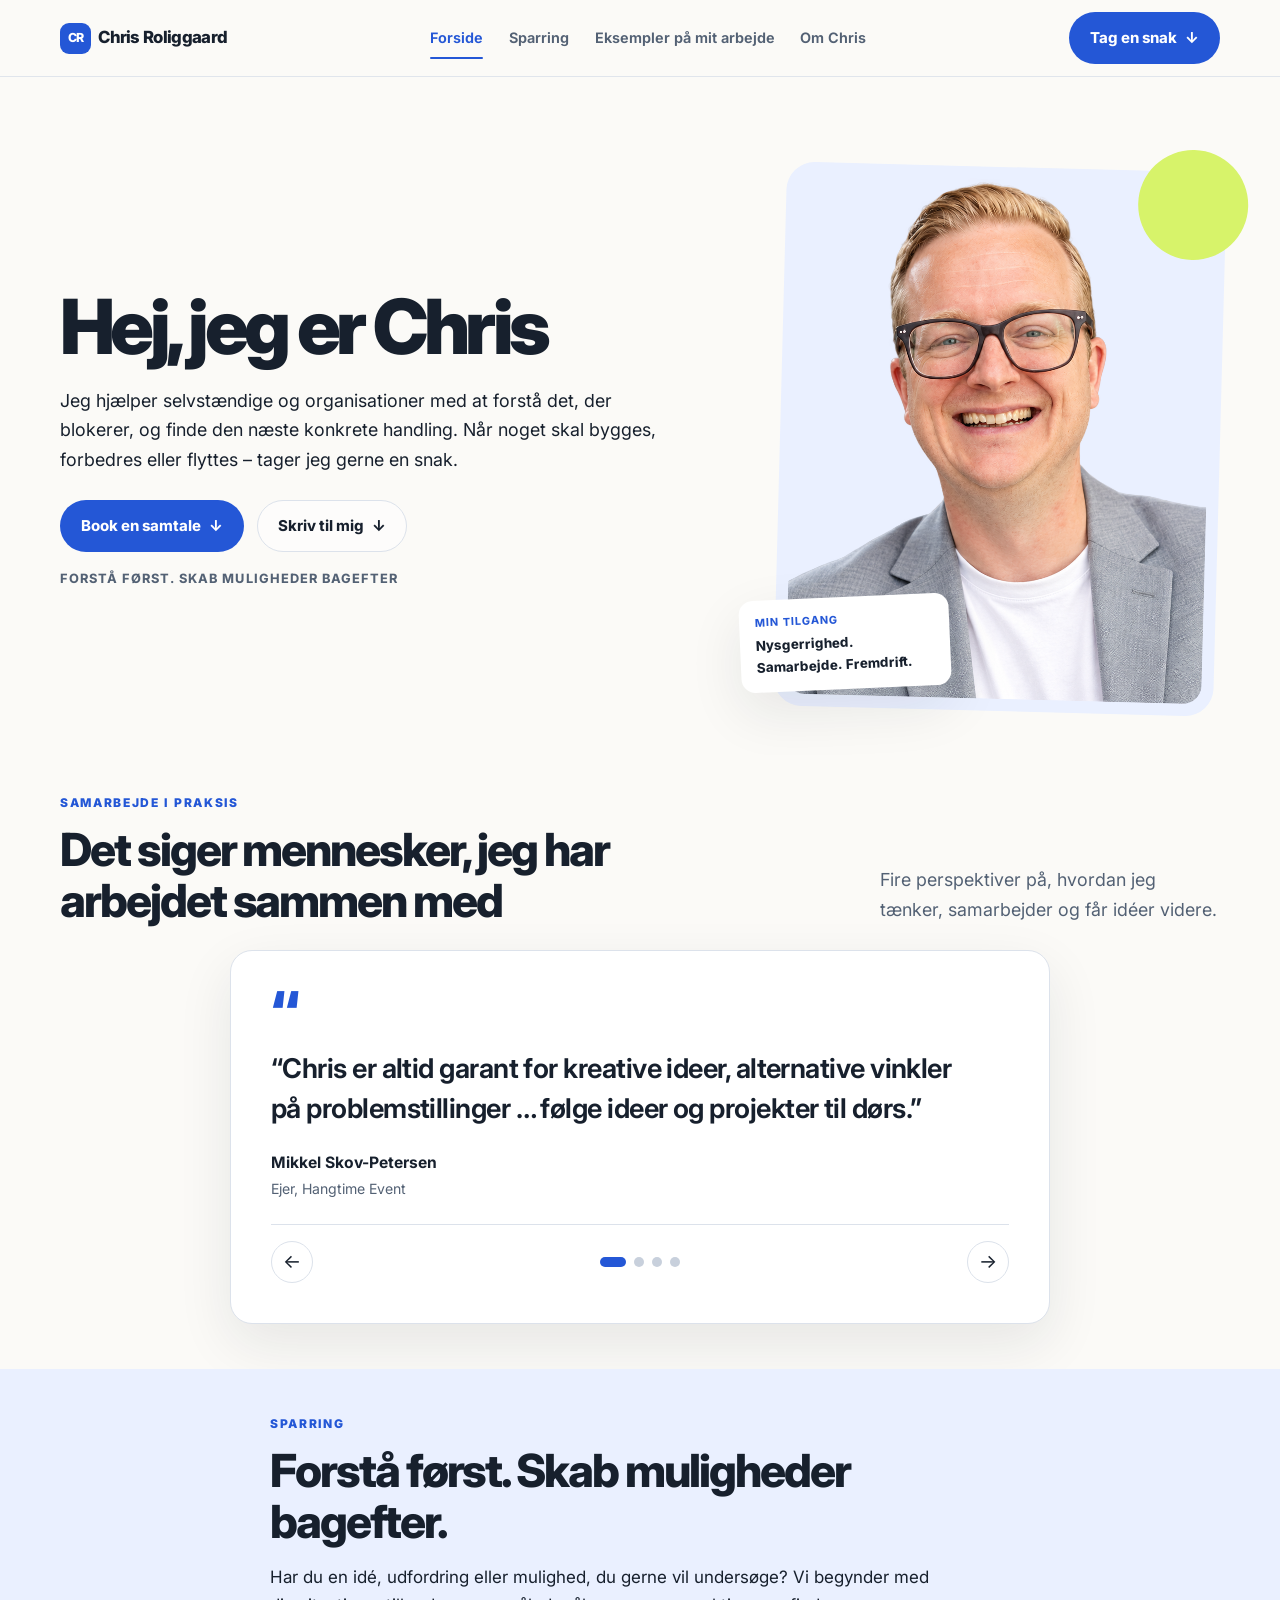
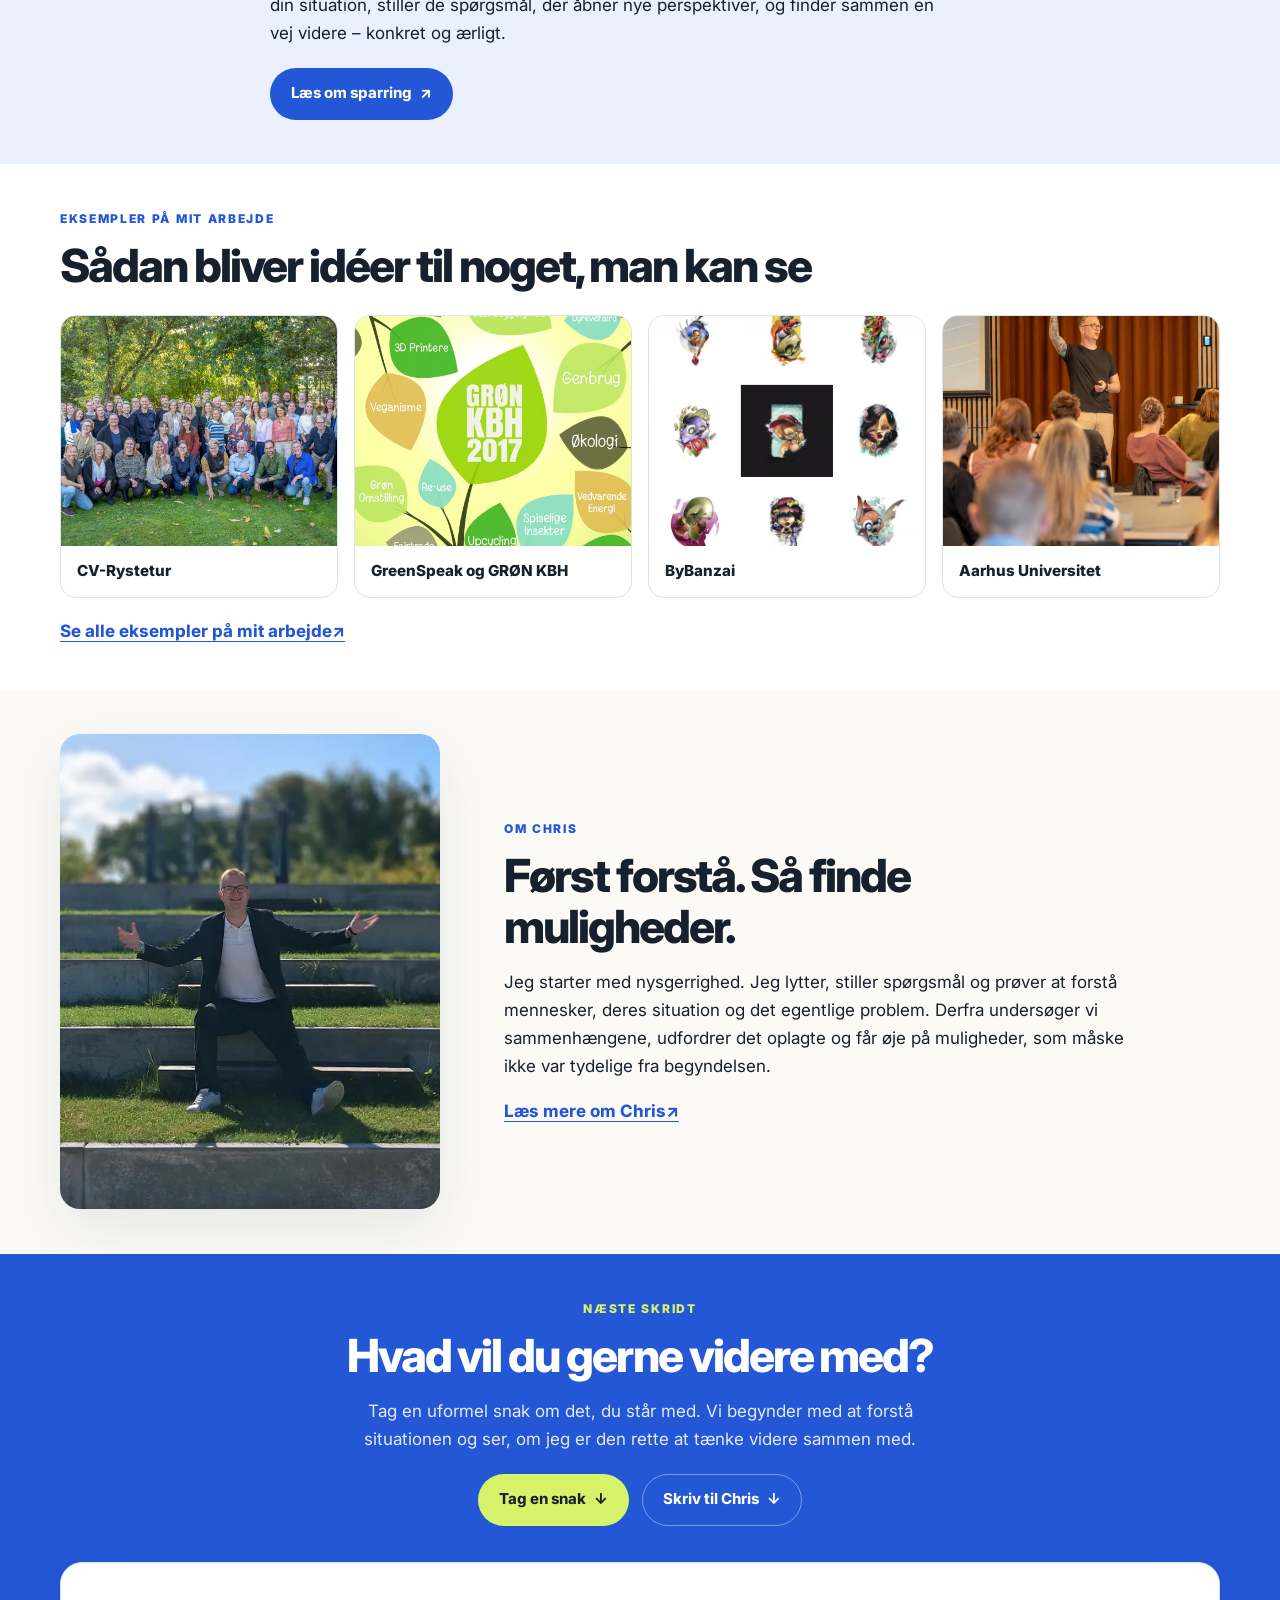
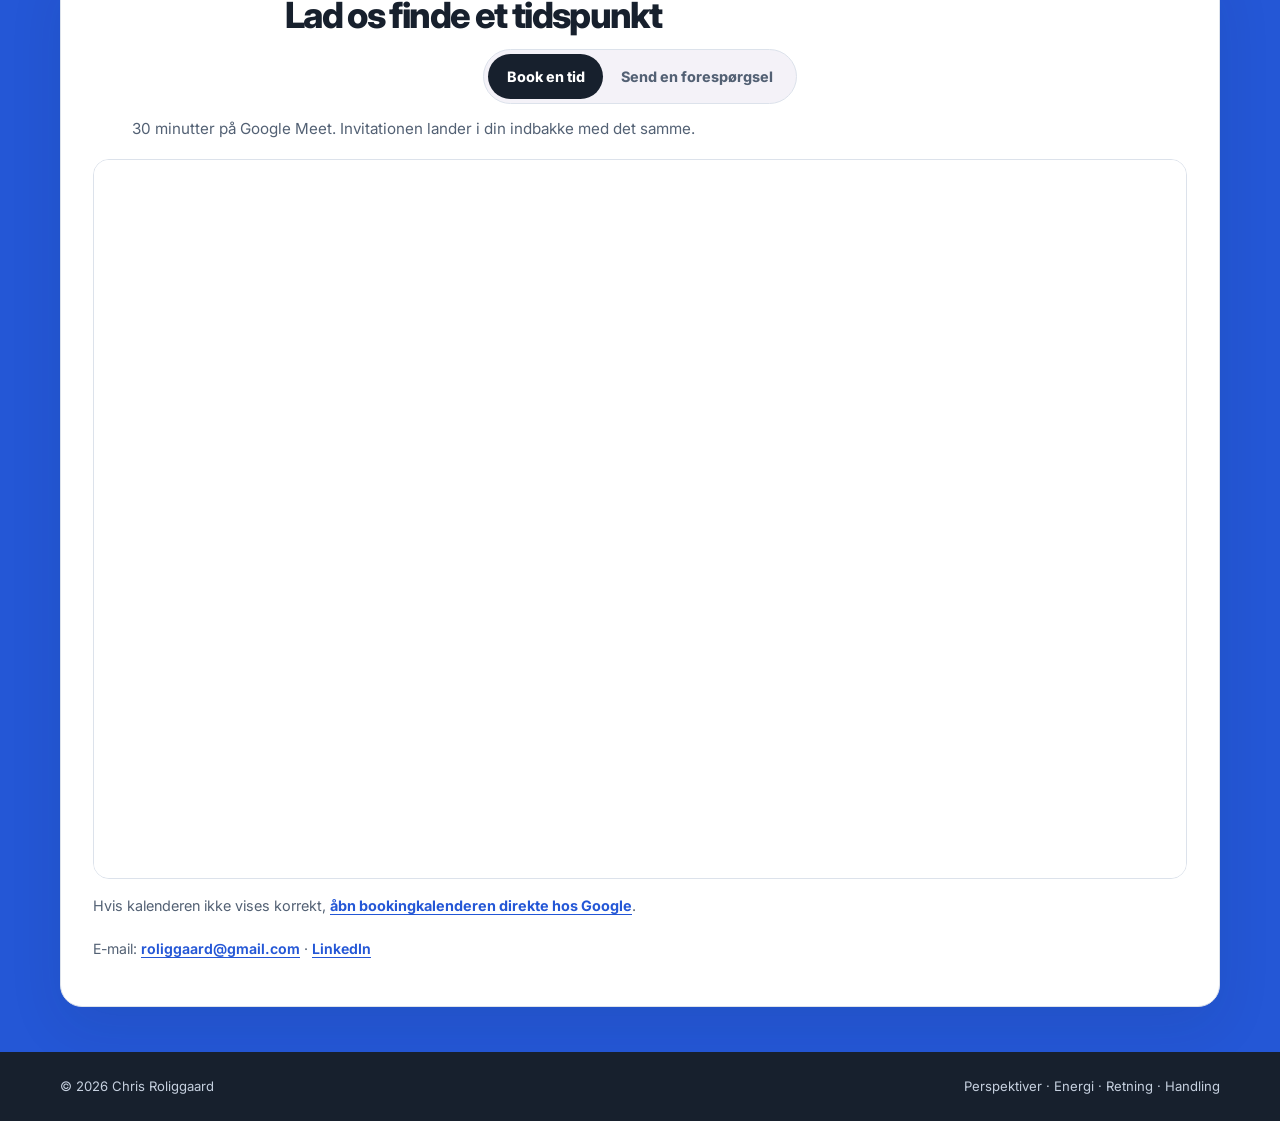
==== index.html @ 2fdb1aa9 "Add files via upload" ====
<!DOCTYPE html>
<html lang="da">
<head>
  <meta charset="UTF-8">
  <meta name="viewport" content="width=device-width, initial-scale=1">
  <meta name="theme-color" content="#fbfaf7">
  <meta name="description" content="Chris Roliggaard hjælper selvstændige og organisationer med at forstå det, der blokerer, og finde den næste konkrete handling – med nysgerrighed, energi og ærlig sparring.">
  <title>Chris Roliggaard | Perspektiver, energi, retning og handling</title>
  <link rel="canonical" href="https://roligraadgivning.github.io/">

  <meta property="og:type" content="website">
  <meta property="og:locale" content="da_DK">
  <meta property="og:site_name" content="Chris Roliggaard">
  <meta property="og:url" content="https://roligraadgivning.github.io/">
  <meta property="og:title" content="Chris Roliggaard | Perspektiver, energi, retning og handling">
  <meta property="og:description" content="Chris Roliggaard hjælper selvstændige og organisationer med at forstå det, der blokerer, og finde den næste konkrete handling.">
  <meta property="og:image" content="https://roligraadgivning.github.io/chris-social-share.jpg">
  <meta property="og:image:width" content="1200">
  <meta property="og:image:height" content="627">
  <meta property="og:image:alt" content="Chris Roliggaard – forretningsudvikling, der virker.">
  <meta name="twitter:card" content="summary_large_image">
  <meta name="twitter:title" content="Chris Roliggaard | Perspektiver, energi, retning og handling">
  <meta name="twitter:description" content="Chris Roliggaard hjælper selvstændige og organisationer med at forstå det, der blokerer, og finde den næste konkrete handling.">
  <meta name="twitter:image" content="https://roligraadgivning.github.io/chris-social-share.jpg">

  <link rel="preconnect" href="https://fonts.googleapis.com">
  <link rel="preconnect" href="https://fonts.gstatic.com" crossorigin>
  <link href="https://fonts.googleapis.com/css2?family=Inter:wght@400;500;600;700;800;900&display=swap" rel="stylesheet">
  <link rel="stylesheet" href="styles.css?v=10.1">
</head>
<body>
  <a class="skip-link" href="#main-content">Gå til indhold</a>
  <header class="site-header">
    <div class="container nav">
      <a class="brand" href="index.html" aria-label="Chris Roliggaard – forsiden"><span class="brand-mark">CR</span>Chris Roliggaard</a>
      <button class="menu-toggle" type="button" aria-expanded="false" aria-controls="site-nav" aria-label="Åbn menu"><span></span><span></span></button>
      <nav class="nav-links" id="site-nav" aria-label="Hovednavigation">
        <a href="index.html" aria-current="page">Forside</a>
        <a href="sparring.html">Sparring</a>
        <a href="eksempler.html">Eksempler på mit arbejde</a>
        <a href="om-chris.html">Om Chris</a>
      </nav>
      <a class="btn btn-primary nav-cta" href="index.html#booking">Tag en snak <span aria-hidden="true">↓</span></a>
    </div>
  </header>

  <main id="main-content">
  <section class="hero" id="top">
    <div class="container hero-grid">
      <div class="hero-copy-block">
        <h1>Hej, jeg er Chris</h1>
        <p class="hero-copy">Jeg hjælper selvstændige og organisationer med at forstå det, der blokerer, og finde den næste konkrete handling. Når noget skal bygges, forbedres eller flyttes – tager jeg gerne en snak.</p>
        <div class="hero-actions">
          <a class="btn btn-primary" href="#booking-calendar">Book en samtale <span aria-hidden="true">↓</span></a>
          <a class="btn btn-outline" href="#kontaktformular" data-open-inquiry>Skriv til mig <span aria-hidden="true">↓</span></a>
        </div>
        <p class="hero-note">Forstå først. Skab muligheder bagefter</p>
      </div>
      <div class="hero-visual">
        <div class="hero-photo-frame">
          <img class="hero-photo" src="chris-hero.png" alt="Chris Roliggaard – smilende portræt" fetchpriority="high" width="1536" height="1024">
        </div>
        <div class="photo-caption"><span>Min tilgang</span>Nysgerrighed. Samarbejde. Fremdrift.</div>
      </div>
    </div>
  </section>

  <section class="section testimonials" aria-labelledby="testimonials-title">
    <div class="container">
      <div class="testimonials-heading">
        <div>
          <div class="section-kicker">Samarbejde i praksis</div>
          <h2 id="testimonials-title">Det siger mennesker, jeg har arbejdet sammen med</h2>
        </div>
        <p class="section-intro">Fire perspektiver på, hvordan jeg tænker, samarbejder og får idéer videre.</p>
      </div>
      <div class="testimonial-carousel" role="region" aria-roledescription="karrusel" aria-label="Anbefalinger">
        <div class="testimonial-card" aria-live="polite" aria-atomic="true">
          <div class="testimonial-card-top"><span class="testimonial-mark" aria-hidden="true">“</span></div>
          <figure class="testimonial-slide" data-carousel-slide>
            <blockquote>“Chris er altid garant for kreative ideer, alternative vinkler på problemstillinger … følge ideer og projekter til dørs.”</blockquote>
            <figcaption><strong>Mikkel Skov-Petersen</strong><span>Ejer, Hangtime Event</span></figcaption>
          </figure>
          <figure class="testimonial-slide" data-carousel-slide hidden>
            <blockquote>“Ved hurtig og effektiv analyse finder Chris nemt frem til hvem der skal involveres … kommunikerer på tværs af afdelinger og ledelseslag.”</blockquote>
            <figcaption><strong>Martin Kim Sun Shik Nielsen</strong><span>CSO, GladTeknik</span></figcaption>
          </figure>
          <figure class="testimonial-slide" data-carousel-slide hidden>
            <blockquote>“Chris er hårdtarbejdende og resultatorienteret … skabte gode resultater i antallet af følgere og for vores salg.”</blockquote>
            <figcaption><strong>Anders Bøgeløv Jensen</strong><span>Direktør, GreenSpeak</span></figcaption>
          </figure>
          <figure class="testimonial-slide" data-carousel-slide hidden>
            <blockquote>“God til at motivere, anerkende og fastholde sine medarbejdere … utrolig høj energi, humor … skabe engagement blandt danskerne.”</blockquote>
            <figcaption><strong>Thomas Warnsholdt</strong><span>Leder af Dialog &amp; Udvikling, Folkekirkens Nødhjælp</span></figcaption>
          </figure>
          <div class="testimonial-controls">
            <button class="carousel-arrow" type="button" data-carousel-prev aria-label="Vis forrige anbefaling"><span aria-hidden="true">←</span></button>
            <div class="carousel-dots" role="group" aria-label="Vælg anbefaling">
              <button type="button" data-carousel-dot aria-label="Vis anbefaling 1" aria-current="true"></button>
              <button type="button" data-carousel-dot aria-label="Vis anbefaling 2"></button>
              <button type="button" data-carousel-dot aria-label="Vis anbefaling 3"></button>
              <button type="button" data-carousel-dot aria-label="Vis anbefaling 4"></button>
            </div>
            <button class="carousel-arrow" type="button" data-carousel-next aria-label="Vis næste anbefaling"><span aria-hidden="true">→</span></button>
          </div>
        </div>
      </div>
    </div>
  </section>

  <section class="section section-blue" id="sparring-preview">
    <div class="container sparring-preview">
      <div class="section-kicker">Sparring</div>
      <h2>Forstå først. Skab muligheder bagefter.</h2>
      <p>Har du en idé, udfordring eller mulighed, du gerne vil undersøge? Vi begynder med din situation, stiller de spørgsmål, der åbner nye perspektiver, og finder sammen en vej videre – konkret og ærligt.</p>
      <a class="btn btn-primary" href="sparring.html">Læs om sparring <span aria-hidden="true">↗</span></a>
    </div>
  </section>

  <section class="section section-white home-examples" aria-labelledby="examples-title">
    <div class="container">
      <div class="section-heading">
        <div class="section-kicker">Eksempler på mit arbejde</div>
        <h2 id="examples-title">Sådan bliver idéer til noget, man kan se</h2>
      </div>
      <div class="home-example-grid">
        <a class="home-example-card" href="eksempler.html#cv-rystetur">
          <picture>
            <source srcset="cv-rystetur-faellesskab.webp" type="image/webp">
            <img src="cv-rystetur-faellesskab.jpg" alt="Deltagerne i CV-Rystetur samlet udendørs" loading="lazy" width="1400" height="933">
          </picture>
          <span>CV-Rystetur</span>
        </a>
        <a class="home-example-card" href="eksempler.html#greenspeak">
          <picture>
            <source srcset="gron-kbh-2017.webp" type="image/webp">
            <img src="gron-kbh-2017.jpg" alt="GRØN KBH 2017 – event om bæredygtighed" loading="lazy" width="1000" height="1000">
          </picture>
          <span>GreenSpeak og GRØN KBH</span>
        </a>
        <a class="home-example-card" href="eksempler.html#bybanzai">
          <picture>
            <source srcset="bybanzai-koncept.webp" type="image/webp">
            <img src="bybanzai-koncept.jpg" alt="Farverige illustrationer fra ByBanzai-konceptet" loading="lazy" width="1200" height="1200">
          </picture>
          <span>ByBanzai</span>
        </a>
        <a class="home-example-card" href="eksempler.html#aarhus-universitet">
          <picture>
            <source srcset="aarhus-undervisning.webp" type="image/webp">
            <img src="aarhus-undervisning.jpg" alt="Chris formidler for en forsamling" loading="lazy" width="1000" height="1500">
          </picture>
          <span>Aarhus Universitet</span>
        </a>
      </div>
      <a class="text-link home-examples-link" href="eksempler.html">Se alle eksempler på mit arbejde <span aria-hidden="true">↗</span></a>
    </div>
  </section>

  <section class="section home-about" aria-labelledby="home-about-title">
    <div class="container home-about-inner">
      <picture>
        <source srcset="chris-om-crop.webp" type="image/webp">
        <img class="home-about-photo" src="chris-om-crop.jpg" alt="Chris sidder udendørs med armene åbne" loading="lazy" width="900" height="1125">
      </picture>
      <div class="home-about-copy">
        <div class="section-kicker">Om Chris</div>
        <h2 id="home-about-title">Først forstå. Så finde muligheder.</h2>
        <p>Jeg starter med nysgerrighed. Jeg lytter, stiller spørgsmål og prøver at forstå mennesker, deres situation og det egentlige problem. Derfra undersøger vi sammenhængene, udfordrer det oplagte og får øje på muligheder, som måske ikke var tydelige fra begyndelsen.</p>
        <a class="text-link" href="om-chris.html">Læs mere om Chris <span aria-hidden="true">↗</span></a>
      </div>
    </div>
  </section>

  <section class="section contact" id="booking">
    <div class="container">
      <div class="home-final-cta">
        <div class="section-kicker">Næste skridt</div>
        <h2>Hvad vil du gerne videre med?</h2>
        <p>Tag en uformel snak om det, du står med. Vi begynder med at forstå situationen og ser, om jeg er den rette at tænke videre sammen med.</p>
        <div class="hero-actions">
          <a class="btn btn-primary" href="#booking-calendar">Tag en snak <span aria-hidden="true">↓</span></a>
          <a class="btn btn-outline" href="#kontaktformular" data-open-inquiry>Skriv til Chris <span aria-hidden="true">↓</span></a>
        </div>
      </div>

      <div class="booking-widget" id="booking-calendar" aria-labelledby="booking-title">
        <div class="booking-widget-heading">
          <h2 id="booking-title">Lad os finde et tidspunkt</h2>
          <div class="booking-tabs" role="tablist" aria-label="Vælg, hvordan du vil kontakte Chris">
            <button class="booking-tab" type="button" role="tab" id="tab-book" aria-controls="panel-book" aria-selected="true" data-booking-tab="book">Book en tid</button>
            <button class="booking-tab" type="button" role="tab" id="tab-message" aria-controls="panel-message" aria-selected="false" data-booking-tab="message">Send en forespørgsel</button>
          </div>
          <p>30 minutter på Google Meet. Invitationen lander i din indbakke med det samme.</p>
        </div>
        <div class="booking-panel" id="panel-book" role="tabpanel" aria-labelledby="tab-book" data-booking-panel="book">
          <div class="booking-frame-window" aria-label="Google Kalender med ledige tider">
            <iframe src="https://calendar.google.com/calendar/appointments/schedules/AcZssZ35mEbGiesAEXLH7DN4RPwk8IxYnJVUGaKLK5U5f87mrVrdr9maRscMo-LD0ivQM_WXs5zu7FGB?gv=true" title="Vælg en ledig tid til en samtale med Chris Roliggaard" width="100%" height="720" frameborder="0" loading="lazy" allow="clipboard-write"></iframe>
          </div>
          <p class="booking-fallback">Hvis kalenderen ikke vises korrekt, <a href="https://calendar.google.com/calendar/appointments/schedules/AcZssZ35mEbGiesAEXLH7DN4RPwk8IxYnJVUGaKLK5U5f87mrVrdr9maRscMo-LD0ivQM_WXs5zu7FGB?gv=true" target="_blank" rel="noopener noreferrer">åbn bookingkalenderen direkte hos Google</a>.</p>
        </div>
        <div class="booking-panel" id="panel-message" role="tabpanel" aria-labelledby="tab-message" data-booking-panel="message" hidden>
          <form class="contact-form" id="kontaktformular" data-contact-form action="mailto:roliggaard@gmail.com" method="post" enctype="text/plain">
            <div class="contact-form-grid">
              <label>Dit navn<input type="text" name="name" autocomplete="name" required></label>
              <label>Din e-mail<input type="email" name="email" autocomplete="email" required></label>
            </div>
            <label>Hvad vil du gerne vende?<textarea name="message" rows="4" required></textarea></label>
            <p class="form-note">Når du sender, åbner din mail-app med beskeden klar til at sende.</p>
            <button class="btn btn-primary" type="submit">Skriv til Chris <span aria-hidden="true">↗</span></button>
          </form>
        </div>
        <p class="contact-detail">E-mail: <a href="mailto:roliggaard@gmail.com">roliggaard@gmail.com</a> · <a href="https://www.linkedin.com/in/chrisroliggaard/" target="_blank" rel="noopener noreferrer">LinkedIn</a></p>
      </div>
    </div>
  </section>
</main>

  <div class="mobile-cta" aria-hidden="false">
    <a class="btn btn-primary" href="index.html#booking">Tag en snak <span aria-hidden="true">↓</span></a>
  </div>

  <footer class="site-footer">
    <div class="container footer-inner">
      <p>© 2026 Chris Roliggaard</p>
      <p>Perspektiver · Energi · Retning · Handling</p>
    </div>
  </footer>
  <script src="script.js?v=10.0"></script>
</body>
</html>
---- styles.css ----
:root {
  --ink: #17202d;
  --muted: #536174;
  --paper: #fbfaf7;
  --white: #ffffff;
  --blue: #2457d6;
  --blue-dark: #163ea8;
  --blue-pale: #eaf0ff;
  --coral: #ff765e;
  --lime: #d7f36a;
  --line: #dce2eb;
  --radius: 18px;
  --max: 1160px;
  --shadow: 0 20px 55px rgba(23, 32, 45, .09);
  --font: "Inter", -apple-system, BlinkMacSystemFont, "Segoe UI", system-ui, sans-serif;
}

*, *::before, *::after { box-sizing: border-box; }
html { scroll-behavior: smooth; scroll-padding-top: 88px; }
body {
  margin: 0;
  min-width: 320px;
  color: var(--ink);
  background: var(--paper);
  font-family: var(--font);
  font-size: 1.0625rem;
  line-height: 1.65;
  -webkit-font-smoothing: antialiased;
  -moz-osx-font-smoothing: grayscale;
}
img { display: block; max-width: 100%; height: auto; }
a { color: inherit; }
.container { width: min(var(--max), calc(100% - 48px)); margin-inline: auto; }

.skip-link {
  position: absolute; top: -100px; left: 1rem; z-index: 999;
  background: var(--white); padding: .75rem 1rem; border-radius: 8px;
  font-weight: 600;
}
.skip-link:focus { top: 1rem; outline: 3px solid var(--coral); }

/* Header */
.site-header {
  position: sticky; top: 0; z-index: 100;
  background: rgba(251, 250, 247, .94);
  backdrop-filter: blur(16px);
  border-bottom: 1px solid rgba(220, 226, 235, .85);
}
.nav {
  min-height: 76px;
  display: flex; align-items: center; justify-content: space-between; gap: 1.5rem;
}
.brand {
  text-decoration: none; font-size: 1.05rem; font-weight: 800;
  letter-spacing: -.04em; white-space: nowrap;
}
.brand-mark {
  display: inline-grid; place-items: center;
  width: 31px; height: 31px; margin-right: .45rem;
  background: var(--blue); color: white; border-radius: 9px;
  font-size: .78rem; vertical-align: middle;
}
.nav-links { display: flex; align-items: center; gap: 1.6rem; }
.nav-links a {
  text-decoration: none; color: var(--muted);
  font-size: .9rem; font-weight: 650;
  transition: color .15s ease;
}
.nav-links a:hover { color: var(--blue); }
.nav-links a[aria-current="page"] { color: var(--blue); position: relative; }
.nav-links a[aria-current="page"]::after {
  content: ""; position: absolute; left: 0; right: 0; bottom: -9px;
  height: 2px; background: var(--blue); border-radius: 2px;
}
.menu-toggle {
  display: none; background: transparent;
  border: 1px solid var(--line); border-radius: 10px;
  padding: .55rem .65rem; cursor: pointer;
}
.menu-toggle span {
  display: block; width: 21px; height: 2px; margin: 4px 0; background: var(--ink);
}

/* Buttons */
.btn {
  display: inline-flex; align-items: center; justify-content: center; gap: .5rem;
  min-height: 48px; padding: .78rem 1.25rem;
  border: 1px solid transparent; border-radius: 999px;
  text-decoration: none; font-weight: 750; font-size: .94rem;
  transition: transform .2s ease, background .2s ease, border-color .2s ease, color .2s ease;
  cursor: pointer; font-family: inherit;
}
.btn:hover { transform: translateY(-2px); }
.btn-primary { background: var(--blue); color: white; }
.btn-primary:hover { background: var(--blue-dark); }
.btn-outline { border-color: var(--line); background: rgba(255,255,255,.55); color: var(--ink); }
.btn-outline:hover { border-color: var(--blue); color: var(--blue); }

/* Typography */
h1, h2, h3, p { margin-top: 0; }
h1 {
  max-width: 820px; margin-bottom: 1.25rem;
  font-size: clamp(2.75rem, 6.2vw, 4.75rem);
  line-height: 1.02; letter-spacing: -.06em; font-weight: 850;
}
h2 {
  margin-bottom: 1rem;
  font-size: clamp(1.85rem, 3.8vw, 2.85rem);
  line-height: 1.12; letter-spacing: -.045em; font-weight: 800;
}
h3 { font-size: 1.2rem; font-weight: 750; letter-spacing: -.02em; }
.eyebrow {
  display: inline-flex; align-items: center; gap: .55rem;
  margin-bottom: 1.2rem; color: var(--blue);
  font-size: .76rem; font-weight: 850; text-transform: uppercase; letter-spacing: .13em;
}
.eyebrow::before {
  content: ""; display: inline-block; width: 23px; height: 3px;
  border-radius: 3px; background: var(--coral);
}
.section-kicker {
  margin-bottom: .7rem; color: var(--blue);
  font-size: .75rem; font-weight: 850; letter-spacing: .14em; text-transform: uppercase;
}
.hero-copy, .section-intro {
  max-width: 640px; margin-bottom: 1.6rem;
  color: var(--muted); font-size: clamp(1.05rem, 1.4vw, 1.2rem); line-height: 1.65;
}
.hero .hero-copy { color: var(--ink); }
.hero-note {
  margin: 1rem 0 0; color: var(--muted);
  font-size: .8rem; font-weight: 750; letter-spacing: .08em; text-transform: uppercase;
}

/* Hero */
.hero { padding: clamp(3.5rem, 7vw, 6.5rem) 0 2.75rem; overflow: hidden; }
.hero-grid {
  display: grid; grid-template-columns: 1.15fr .85fr;
  gap: clamp(2.5rem, 6vw, 5rem); align-items: center;
}
.hero-actions { display: flex; align-items: center; flex-wrap: wrap; gap: .8rem; }
.hero-visual { position: relative; }
.hero-photo-frame {
  position: relative; max-width: 440px; margin-left: auto;
  padding: 12px; border-radius: 28px; background: var(--blue-pale);
  transform: rotate(1.5deg);
}
.hero-photo-frame::before {
  content: ""; position: absolute; z-index: -1;
  width: 110px; height: 110px; right: -22px; top: -22px;
  background: var(--lime); border-radius: 50%;
}
.hero-photo {
  width: 100%; aspect-ratio: 4 / 5; object-fit: cover; object-position: center;
  border-radius: 19px;
}
.photo-caption {
  position: absolute; bottom: 22px; left: -20px; max-width: 210px;
  padding: .85rem 1rem; border-radius: 14px; background: var(--white);
  box-shadow: var(--shadow); font-size: .84rem; font-weight: 750;
  transform: rotate(-2.5deg);
}
.photo-caption span {
  display: block; color: var(--blue); font-size: .68rem;
  text-transform: uppercase; letter-spacing: .1em; margin-bottom: .15rem;
}

/* Sections */
.section { padding: clamp(2.25rem, 3.5vw, 3.5rem) 0; }
.section-white { background: var(--white); }
.section-blue { background: var(--blue-pale); }
.section-heading { max-width: 760px; margin-bottom: 1.5rem; }

/* Testimonials */
.testimonials { background: var(--paper); padding-top: clamp(2rem, 3vw, 2.75rem); }
.testimonials-heading {
  display: flex; justify-content: space-between; align-items: end;
  gap: 2rem; margin-bottom: 1.5rem;
}
.testimonials-heading h2 { max-width: 620px; margin-bottom: 0; }
.testimonials-heading .section-intro { max-width: 340px; margin-bottom: .1rem; }
.testimonial-carousel { max-width: 820px; margin-inline: auto; }
.testimonial-card {
  min-height: 300px; padding: clamp(1.6rem, 4vw, 2.5rem);
  border: 1px solid var(--line); border-radius: 22px;
  background: var(--white); box-shadow: var(--shadow);
}
.testimonial-card-top { margin-bottom: .2rem; }
.testimonial-mark { color: var(--blue); font-size: 3.6rem; font-weight: 850; line-height: .75; }
.testimonial-slide { margin: 0; }
.testimonial-slide blockquote {
  max-width: 700px; margin: .5rem 0 1.35rem;
  font-size: clamp(1.2rem, 2.4vw, 1.7rem); font-weight: 650;
  line-height: 1.45; letter-spacing: -.02em;
}
.testimonial-slide figcaption { display: grid; gap: .1rem; }
.testimonial-slide figcaption strong { font-size: .98rem; }
.testimonial-slide figcaption span { color: var(--muted); font-size: .88rem; }
.testimonial-controls {
  display: flex; align-items: center; justify-content: space-between;
  margin-top: 1.5rem; padding-top: 1rem; border-top: 1px solid var(--line);
}
.carousel-arrow {
  display: grid; place-items: center; width: 42px; height: 42px;
  border: 1px solid var(--line); border-radius: 50%; background: var(--white);
  color: var(--ink); font: inherit; font-size: 1.2rem; cursor: pointer;
  transition: color .2s, border-color .2s, background .2s;
}
.carousel-arrow:hover, .carousel-arrow:focus-visible {
  border-color: var(--blue); background: var(--blue); color: white;
}
.carousel-dots { display: flex; gap: .5rem; }
.carousel-dots button {
  width: 10px; height: 10px; padding: 0; border: 0; border-radius: 50%;
  background: #c8d0dc; cursor: pointer;
}
.carousel-dots button[aria-current="true"] {
  width: 26px; border-radius: 99px; background: var(--blue);
}
.carousel-arrow:focus-visible, .carousel-dots button:focus-visible {
  outline: 3px solid var(--coral); outline-offset: 3px;
}

/* Sparring preview */
.sparring-preview { max-width: 740px; }
.sparring-preview > p { max-width: 680px; margin: 0 0 1.3rem; color: var(--ink); }

/* Home examples */
.home-example-grid {
  display: grid; grid-template-columns: repeat(4, minmax(0, 1fr)); gap: 1rem;
}
.home-example-card {
  display: flex; flex-direction: column; overflow: hidden;
  border: 1px solid var(--line); border-radius: 16px;
  background: var(--white); color: var(--ink); text-decoration: none;
  transition: transform .2s ease, box-shadow .2s ease;
}
.home-example-card:hover { transform: translateY(-3px); box-shadow: var(--shadow); }
.home-example-card img {
  width: 100%; aspect-ratio: 1.2; object-fit: cover; background: #f2f4f8;
}
.home-example-card span {
  padding: .9rem 1rem 1.05rem; font-weight: 800; line-height: 1.25; font-size: .95rem;
}
.home-examples-link { display: inline-flex; margin-top: 1.2rem; }
.text-link {
  display: inline-flex; color: var(--blue); font-weight: 750;
  text-underline-offset: 4px; text-decoration: underline;
}
.text-link:hover { color: var(--blue-dark); }

/* Home about */
.home-about-inner {
  display: grid; grid-template-columns: minmax(0, 380px) 1fr;
  gap: clamp(2rem, 5vw, 4rem); align-items: center;
}
.home-about-photo {
  width: 100%; aspect-ratio: 4 / 5; object-fit: cover; object-position: center;
  border-radius: 20px; box-shadow: var(--shadow);
}
.home-about-copy { max-width: 620px; }
.home-about-copy p { color: var(--ink); }

/* Contact / Booking */
.contact { background: var(--blue); color: white; }
.contact .section-kicker { color: var(--lime); }
.contact h2 { max-width: 760px; }
.contact p { max-width: 640px; color: #e3eaff; }
.home-final-cta { max-width: 720px; margin: 0 auto 2.25rem; text-align: center; }
.home-final-cta p { max-width: 580px; margin: 0 auto 1.3rem; }
.home-final-cta .hero-actions { justify-content: center; }
.contact .btn-primary { background: var(--lime); color: var(--ink); }
.contact .btn-primary:hover { background: #e4ff93; }
.contact .btn-outline {
  color: white; border-color: rgba(255,255,255,.4); background: transparent;
}
.contact .btn-outline:hover { border-color: white; background: rgba(255,255,255,.1); }

.booking-widget {
  scroll-margin-top: 96px;
  padding: clamp(1.25rem, 3vw, 2rem);
  border: 1px solid var(--line); border-radius: 22px;
  background: var(--white); box-shadow: var(--shadow); color: var(--ink);
}
.booking-widget-heading { text-align: center; margin-bottom: 1.15rem; }
.booking-widget-heading h2 {
  margin-bottom: .9rem; font-size: clamp(1.55rem, 3.2vw, 2.25rem);
}
.booking-widget-heading p { margin: .75rem 0 0; color: var(--muted); font-size: .95rem; }
.booking-tabs {
  display: inline-flex; padding: .25rem;
  border: 1px solid var(--line); border-radius: 999px; background: #f4f2f8;
}
.booking-tab {
  min-height: 42px; padding: .65rem 1.15rem; border: 0; border-radius: 999px;
  background: transparent; color: var(--muted); font: inherit;
  font-size: .9rem; font-weight: 750; cursor: pointer;
}
.booking-tab[aria-selected="true"] { background: var(--ink); color: white; }
.booking-panel[hidden] { display: none !important; }
.booking-frame-window {
  height: 720px; overflow: hidden;
  border: 1px solid var(--line); border-radius: 16px; background: var(--white);
}
.booking-frame-window iframe {
  display: block; width: 100%; height: 720px; border: 0; background: var(--white);
}
.booking-fallback { margin: .9rem 0 0 !important; color: var(--muted) !important; font-size: .9rem !important; }
.booking-fallback a { color: var(--blue); font-weight: 700; text-underline-offset: 3px; }
.contact-detail { margin-top: 1.2rem; font-size: .88rem !important; color: var(--muted) !important; }
.contact-detail a { color: var(--blue); text-underline-offset: 3px; font-weight: 650; }

.contact-form {
  max-width: 720px; margin: 0 auto;
  padding: clamp(.5rem, 2vw, 1.2rem);
}
.contact-form-grid {
  display: grid; grid-template-columns: repeat(2, minmax(0, 1fr)); gap: 1rem;
}
.contact-form label {
  display: block; margin-bottom: 1rem; color: var(--ink);
  font-size: .9rem; font-weight: 750;
}
.contact-form input, .contact-form textarea {
  display: block; width: 100%; margin-top: .4rem;
  padding: .75rem .85rem; border: 1px solid var(--line); border-radius: 10px;
  background: var(--white); color: var(--ink); font: inherit;
}
.contact-form textarea { resize: vertical; min-height: 110px; }
.contact-form input:focus, .contact-form textarea:focus {
  outline: 3px solid rgba(36, 87, 214, .24); border-color: var(--blue);
}
.contact-form .form-note { margin: -.2rem 0 1rem; color: var(--muted); font-size: .84rem; }
.contact-form .btn { cursor: pointer; }

/* Page hero (inner pages) */
.page-hero {
  padding: clamp(2.5rem, 4vw, 3.75rem) 0; background: var(--blue-pale);
}
.page-hero .container { max-width: 860px; }
.page-hero h1 { max-width: 820px; font-size: clamp(2.5rem, 5.5vw, 4.25rem); }
.page-hero .hero-copy { max-width: 700px; }
.content-narrow { max-width: 720px; }
.content-narrow p, .content-narrow li { font-size: 1.05rem; }
.content-narrow h2 { margin-top: 1.75rem; font-size: clamp(1.65rem, 3.2vw, 2.35rem); }
.content-narrow h3 { margin-top: 1.4rem; font-size: 1.2rem; }

/* Cases */
.case-feature {
  display: grid; grid-template-columns: 1.1fr .9fr;
  gap: clamp(1.75rem, 3.5vw, 3rem); align-items: center;
}
.case-presentation { margin: 0; }
.case-presentation img {
  width: 100%; aspect-ratio: 4 / 3; object-fit: cover; object-position: center 30%;
  border-radius: 18px; box-shadow: var(--shadow);
}
.case-presentation figcaption { margin-top: .6rem; color: var(--muted); font-size: .8rem; }
.case-action-buttons { display: flex; flex-wrap: wrap; gap: .7rem; margin-top: 1.25rem; }
.case-grid {
  display: grid; grid-template-columns: repeat(2, minmax(0, 1fr)); gap: 1.35rem;
}
.case-card {
  padding: clamp(1.5rem, 3vw, 2.15rem);
  border: 1px solid var(--line); border-radius: var(--radius); background: var(--white);
}
.case-card h2 { font-size: clamp(1.55rem, 2.8vw, 2.1rem); margin-bottom: .35rem; }
.case-card .case-meta {
  color: var(--blue); font-size: .74rem; font-weight: 850;
  letter-spacing: .1em; text-transform: uppercase; margin-bottom: .5rem;
}
.case-card .case-label {
  margin: 1.15rem 0 .25rem; color: var(--blue);
  font-size: .72rem; font-weight: 850; letter-spacing: .1em; text-transform: uppercase;
}
.case-card-image {
  width: 100%; margin-bottom: 1.2rem; aspect-ratio: 1; object-fit: cover; border-radius: 12px;
}
.case-recommendation {
  margin: 1.4rem 0 0; padding: 1.2rem 1.35rem;
  border-left: 3px solid var(--coral); border-radius: 0 12px 12px 0; background: #fff5f1;
}
.case-recommendation blockquote {
  margin: 0 0 .75rem; color: var(--ink); font-size: 1rem; font-weight: 650; line-height: 1.55;
}
.case-recommendation figcaption { display: grid; gap: .15rem; font-size: .85rem; }
.case-recommendation figcaption a { color: var(--blue); font-weight: 800; text-underline-offset: 3px; }
.case-recommendation figcaption span { color: var(--muted); }

/* About page */
.about-page-grid {
  display: grid; grid-template-columns: minmax(240px, .7fr) 1.3fr;
  gap: clamp(2rem, 5vw, 4rem); align-items: start;
}
.about-page-photo {
  width: 100%; max-width: 380px; border-radius: 22px; background: var(--blue-pale);
}
.page-cta { margin-top: 2rem; }

/* Sparring lines */
.sparring-lines { display: grid; gap: .55rem; margin: 1.5rem 0; }
.sparring-lines p { margin: 0; font-size: 1.05rem; }
.sparring-cta { margin-top: 1.4rem; }

/* Final CTA */
.final-cta { max-width: 720px; }
.final-cta .section-intro { margin-bottom: 1.5rem; }

/* Footer */
.site-footer {
  padding: 1.5rem 0; background: var(--ink); color: #c6d0df; font-size: .82rem;
}
.footer-inner {
  display: flex; justify-content: space-between; gap: 1rem; flex-wrap: wrap;
}
.site-footer p { margin: 0; }

/* Mobile sticky CTA */
.mobile-cta {
  display: none;
  position: fixed; bottom: 0; left: 0; right: 0; z-index: 90;
  padding: .75rem 1rem; background: rgba(251,250,247,.96);
  backdrop-filter: blur(12px); border-top: 1px solid var(--line);
  box-shadow: 0 -8px 30px rgba(23,32,45,.08);
}
.mobile-cta .btn { width: 100%; }

/* Responsive */
@media (max-width: 900px) {
  .hero-grid { grid-template-columns: 1fr .8fr; gap: 2rem; }
  .nav-links { gap: 1rem; }
  .nav-links a { font-size: .84rem; }
  .case-feature, .about-page-grid, .home-about-inner { grid-template-columns: 1fr; }
  .home-example-grid { grid-template-columns: repeat(2, minmax(0, 1fr)); }
  .home-about-photo { max-width: 360px; }
  .booking-frame-window, .booking-frame-window iframe { height: 680px; }
}

@media (max-width: 700px) {
  .container { width: min(var(--max), calc(100% - 36px)); }
  .nav { min-height: 68px; flex-wrap: wrap; }
  .menu-toggle { display: block; margin-left: auto; }
  .nav > .nav-cta { display: none; }
  .nav-links {
    display: none; order: 5; width: 100%; flex-direction: column;
    align-items: stretch; gap: 0; padding: .25rem 0 .8rem;
  }
  .nav-links.open { display: flex; }
  .nav-links a {
    padding: .85rem .2rem; border-top: 1px solid var(--line); font-size: .95rem;
  }
  .nav-links a[aria-current="page"]::after { display: none; }
  .hero { padding: 3.2rem 0 2rem; }
  .hero-grid { grid-template-columns: 1fr; gap: 2.5rem; }
  h1 { font-size: clamp(2.6rem, 11vw, 3.8rem); }
  .hero-visual { max-width: 380px; margin: 0 auto; width: 90%; }
  .photo-caption { left: -12px; bottom: 16px; max-width: 180px; font-size: .78rem; }
  .testimonials-heading { flex-direction: column; align-items: flex-start; gap: .75rem; }
  .testimonial-card { min-height: 320px; }
  .case-grid { grid-template-columns: 1fr; }
  .section { padding: 1.85rem 0; }
  .mobile-cta { display: block; }
  body { padding-bottom: 72px; }
}

@media (max-width: 600px) {
  .home-example-grid { grid-template-columns: 1fr 1fr; gap: .65rem; }
  .home-example-card span { padding: .7rem; font-size: .88rem; }
  .home-final-cta .hero-actions, .hero-actions {
    flex-direction: column; align-items: stretch;
  }
  .hero-actions .btn, .home-final-cta .btn { width: 100%; }
  .booking-tabs { width: 100%; }
  .booking-tab { flex: 1; padding-inline: .5rem; font-size: .82rem; }
  .contact-form-grid { grid-template-columns: 1fr; gap: 0; }
  .case-action-buttons .btn { width: 100%; }
}

@media (prefers-reduced-motion: reduce) {
  html { scroll-behavior: auto; }
  *, *::before, *::after { transition: none !important; }
  .carousel-arrow { transition: none; }
}
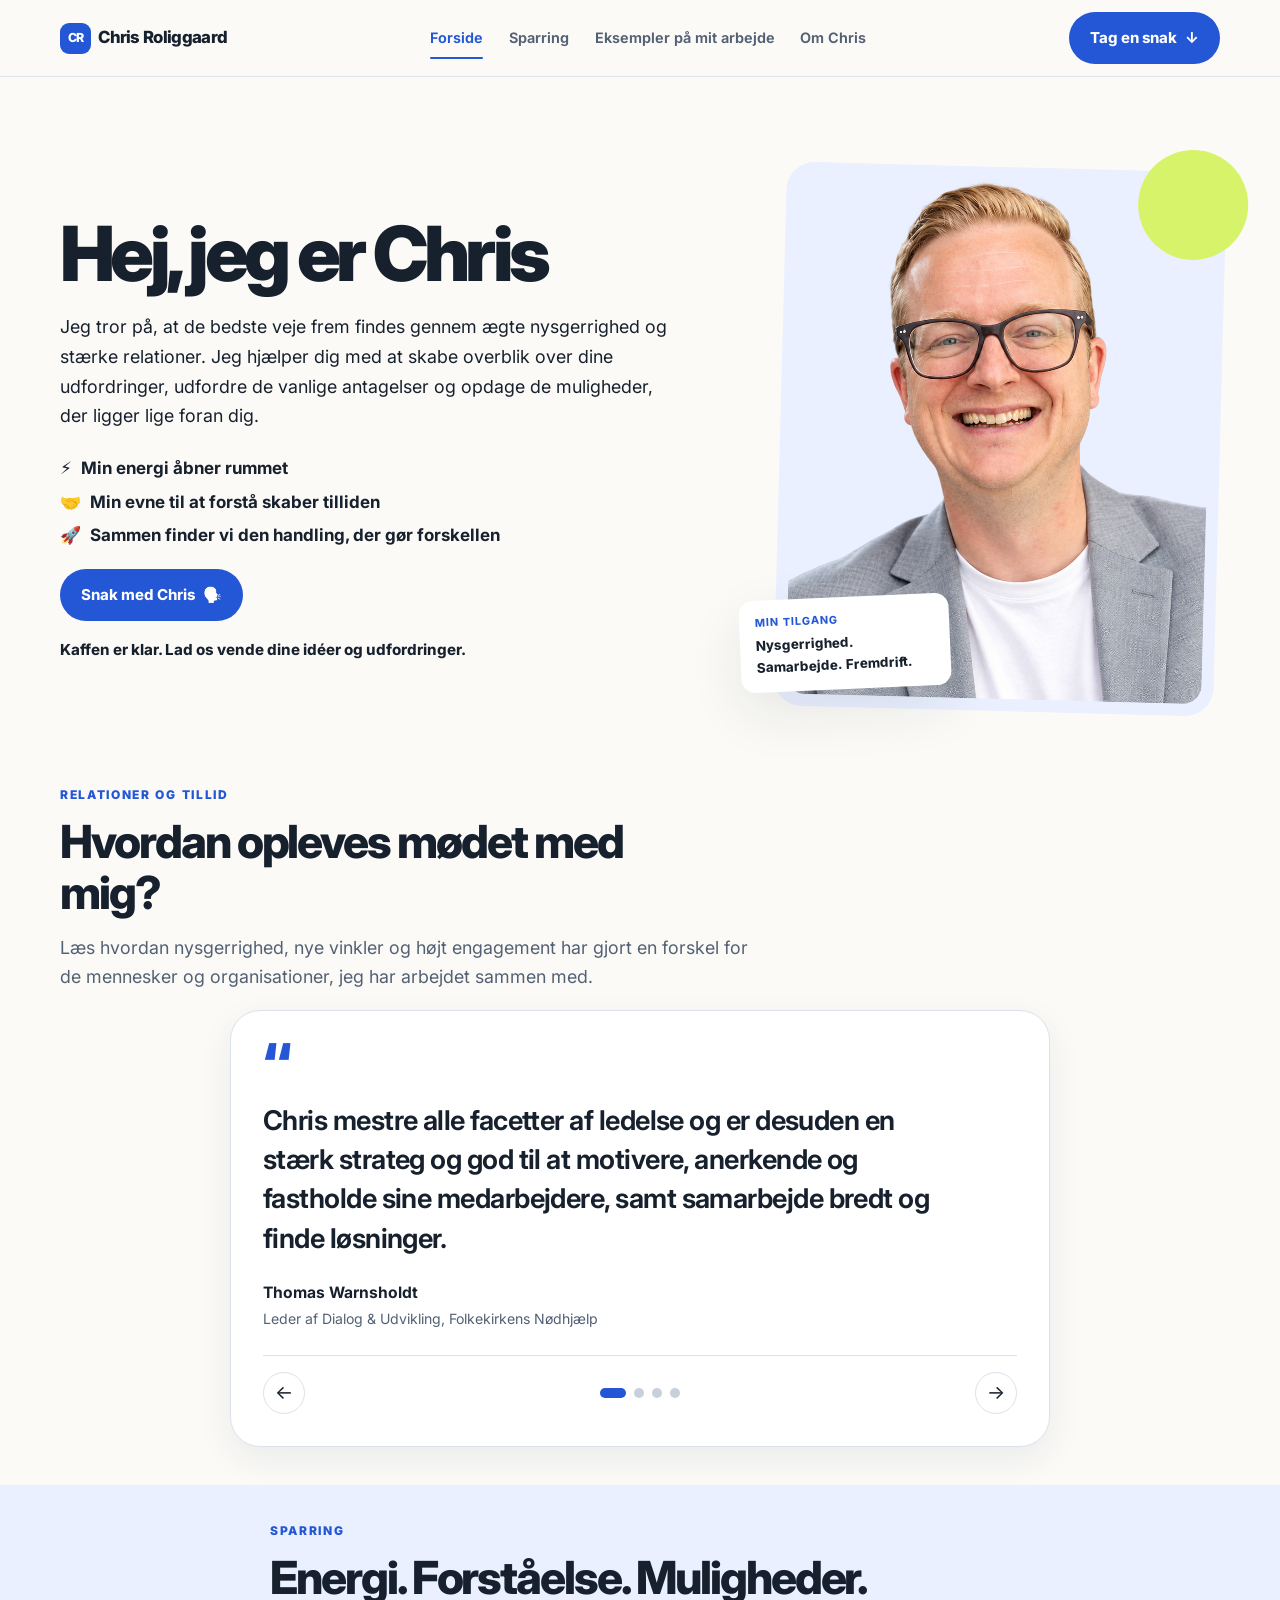
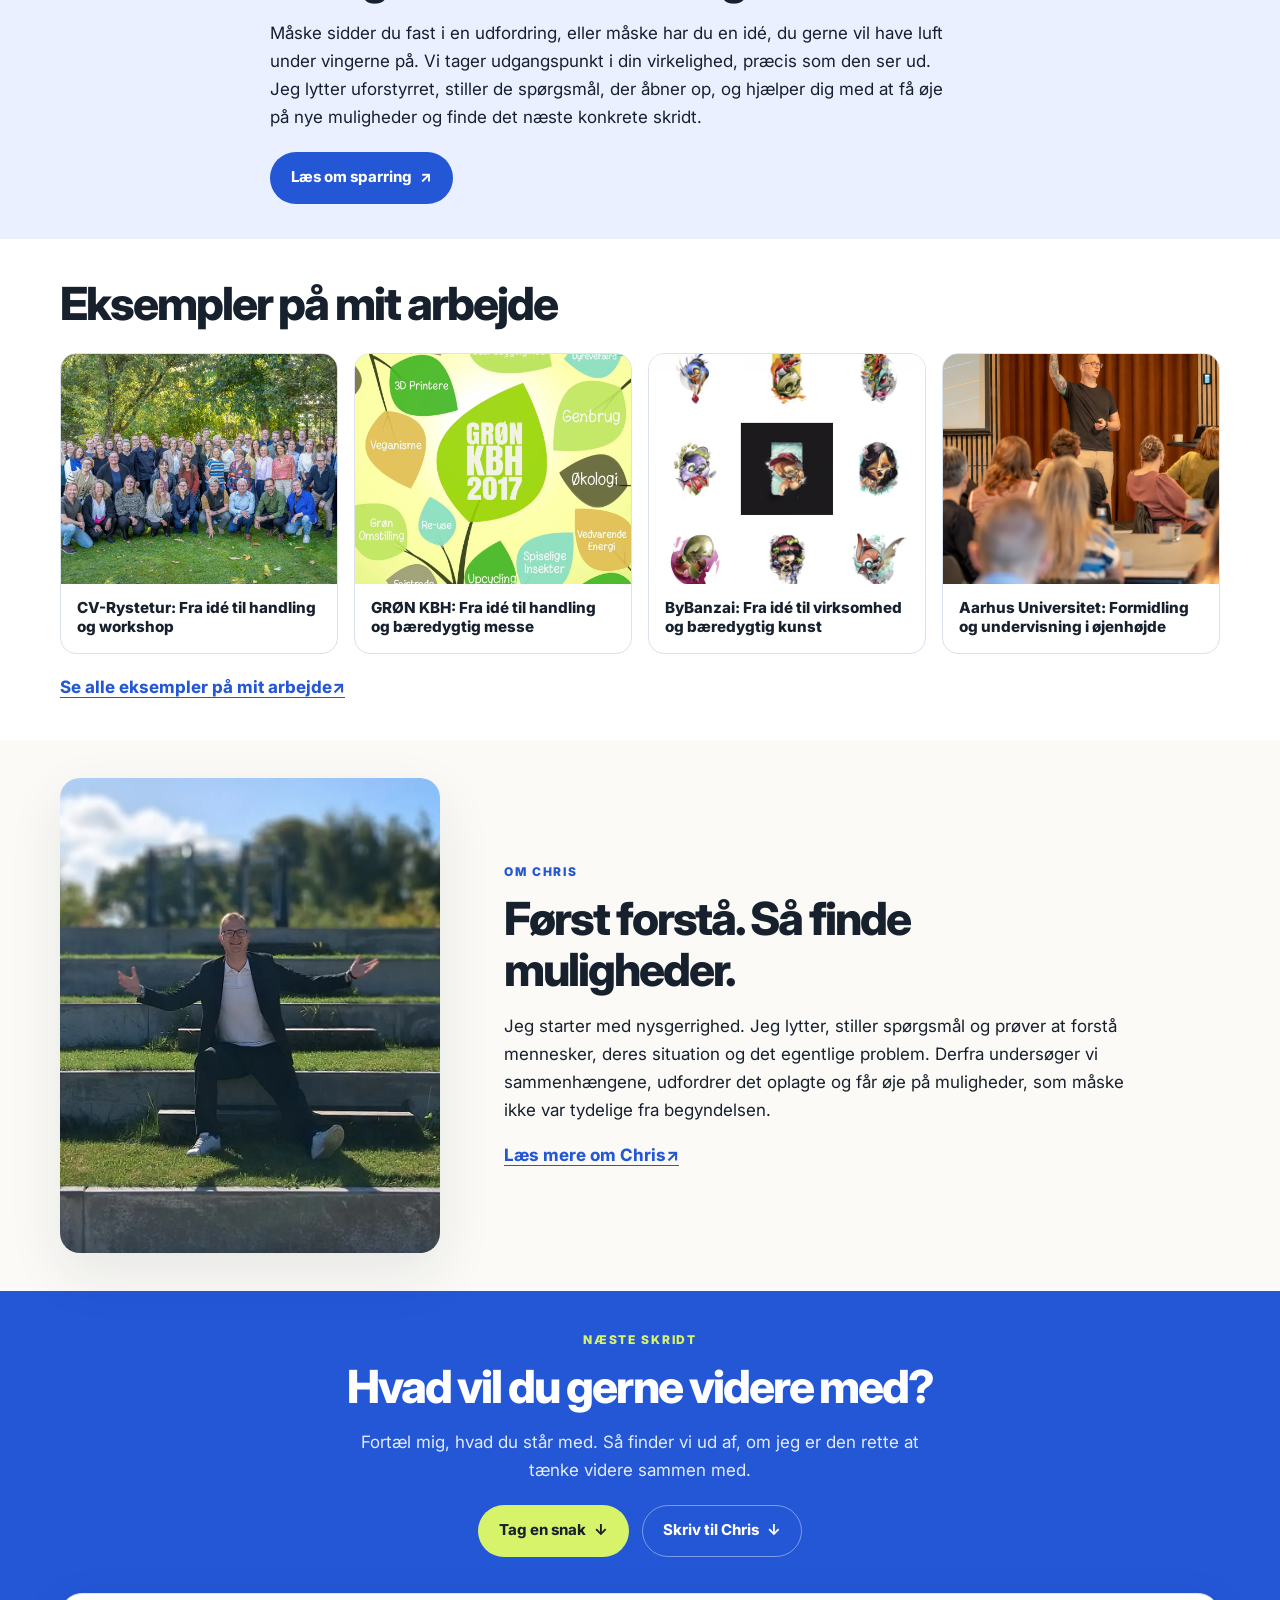
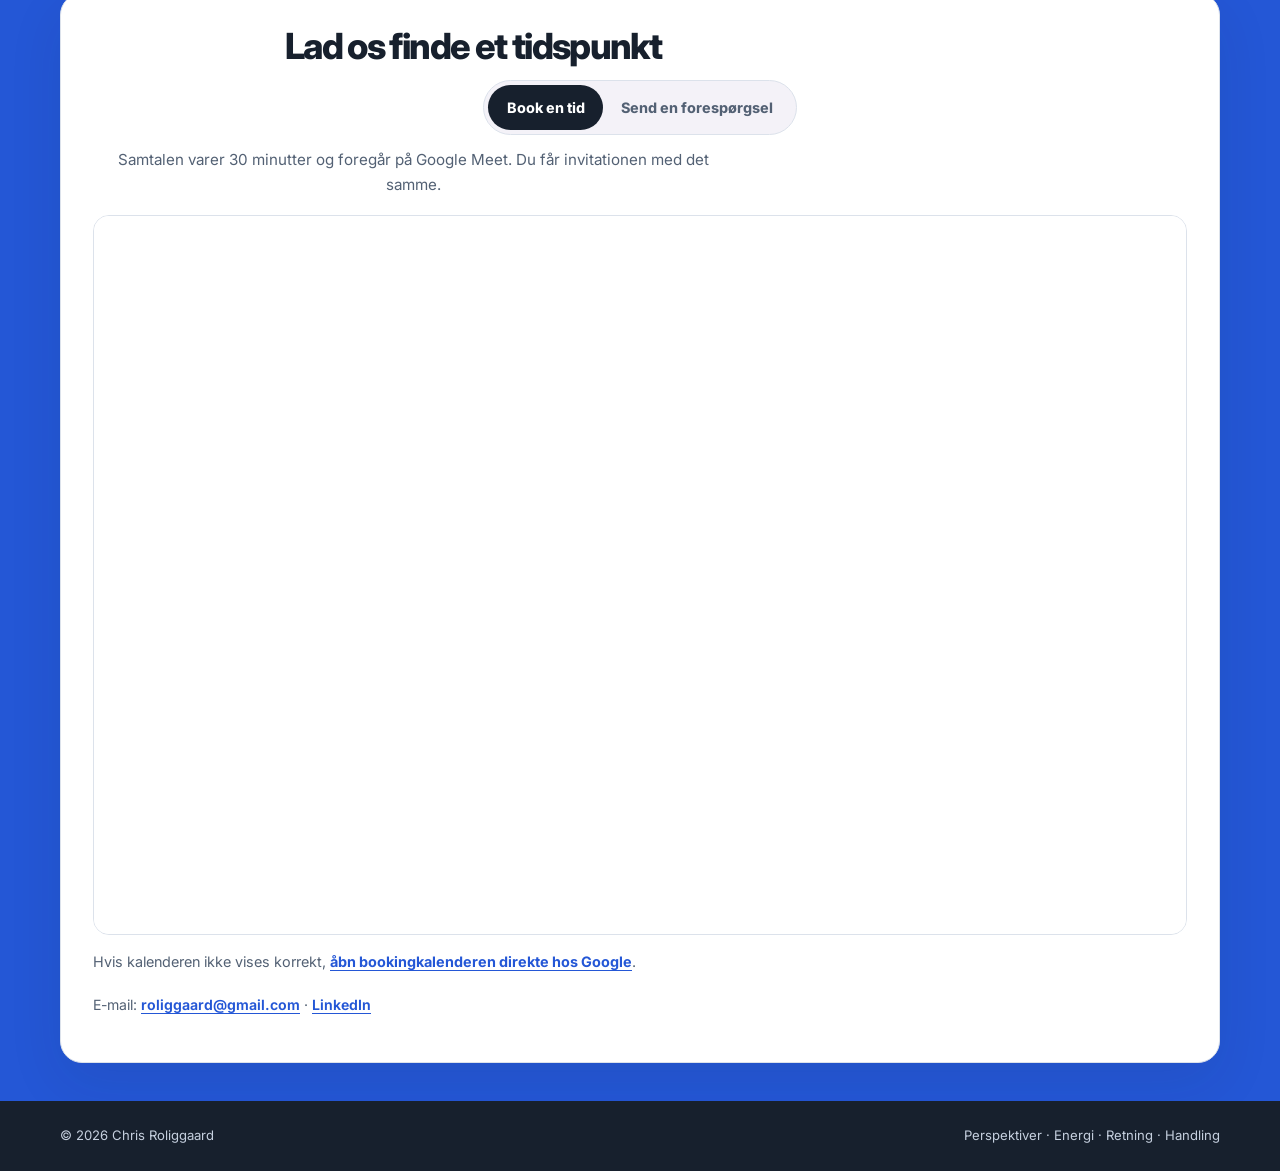
==== commit 66a5d267: "Add files via upload" ====
--- a/index.html
+++ b/index.html
@@ -4,29 +4,29 @@
   <meta charset="UTF-8">
   <meta name="viewport" content="width=device-width, initial-scale=1">
   <meta name="theme-color" content="#fbfaf7">
-  <meta name="description" content="Chris Roliggaard hjælper selvstændige og organisationer med at forstå det, der blokerer, og finde den næste konkrete handling – med nysgerrighed, energi og ærlig sparring.">
-  <title>Chris Roliggaard | Perspektiver, energi, retning og handling</title>
+  <meta name="description" content="Jeg er nysgerrig på mennesker og hjælper med at forstå udfordringer, få øje på nye muligheder og finde en vej videre.">
+  <title>Chris Roliggaard | Nysgerrighed og nye muligheder</title>
   <link rel="canonical" href="https://roligraadgivning.github.io/">
 
   <meta property="og:type" content="website">
   <meta property="og:locale" content="da_DK">
   <meta property="og:site_name" content="Chris Roliggaard">
   <meta property="og:url" content="https://roligraadgivning.github.io/">
-  <meta property="og:title" content="Chris Roliggaard | Perspektiver, energi, retning og handling">
-  <meta property="og:description" content="Chris Roliggaard hjælper selvstændige og organisationer med at forstå det, der blokerer, og finde den næste konkrete handling.">
+  <meta property="og:title" content="Chris Roliggaard | Nysgerrighed og nye muligheder">
+  <meta property="og:description" content="Jeg er nysgerrig på mennesker og hjælper med at forstå udfordringer, få øje på nye muligheder og finde en vej videre.">
   <meta property="og:image" content="https://roligraadgivning.github.io/chris-social-share.jpg">
   <meta property="og:image:width" content="1200">
   <meta property="og:image:height" content="627">
-  <meta property="og:image:alt" content="Chris Roliggaard – forretningsudvikling, der virker.">
+  <meta property="og:image:alt" content="Chris Roliggaard. Forstå først. Skab muligheder bagefter.">
   <meta name="twitter:card" content="summary_large_image">
-  <meta name="twitter:title" content="Chris Roliggaard | Perspektiver, energi, retning og handling">
-  <meta name="twitter:description" content="Chris Roliggaard hjælper selvstændige og organisationer med at forstå det, der blokerer, og finde den næste konkrete handling.">
+  <meta name="twitter:title" content="Chris Roliggaard | Nysgerrighed og nye muligheder">
+  <meta name="twitter:description" content="Jeg er nysgerrig på mennesker og hjælper med at forstå udfordringer, få øje på nye muligheder og finde en vej videre.">
   <meta name="twitter:image" content="https://roligraadgivning.github.io/chris-social-share.jpg">
 
   <link rel="preconnect" href="https://fonts.googleapis.com">
   <link rel="preconnect" href="https://fonts.gstatic.com" crossorigin>
   <link href="https://fonts.googleapis.com/css2?family=Inter:wght@400;500;600;700;800;900&display=swap" rel="stylesheet">
-  <link rel="stylesheet" href="styles.css?v=10.1">
+  <link rel="stylesheet" href="styles.css?v=10.4">
 </head>
 <body>
   <a class="skip-link" href="#main-content">Gå til indhold</a>
@@ -49,12 +49,16 @@
     <div class="container hero-grid">
       <div class="hero-copy-block">
         <h1>Hej, jeg er Chris</h1>
-        <p class="hero-copy">Jeg hjælper selvstændige og organisationer med at forstå det, der blokerer, og finde den næste konkrete handling. Når noget skal bygges, forbedres eller flyttes – tager jeg gerne en snak.</p>
+        <p class="hero-copy">Jeg tror på, at de bedste veje frem findes gennem ægte nysgerrighed og stærke relationer. Jeg hjælper dig med at skabe overblik over dine udfordringer, udfordre de vanlige antagelser og opdage de muligheder, der ligger lige foran dig.</p>
+        <ul class="hero-benefits" aria-label="Sådan skaber jeg værdi">
+          <li>⚡ <strong>Min energi åbner rummet</strong></li>
+          <li>🤝 <strong>Min evne til at forstå skaber tilliden</strong></li>
+          <li>🚀 <strong>Sammen finder vi den handling, der gør forskellen</strong></li>
+        </ul>
         <div class="hero-actions">
-          <a class="btn btn-primary" href="#booking-calendar">Book en samtale <span aria-hidden="true">↓</span></a>
-          <a class="btn btn-outline" href="#kontaktformular" data-open-inquiry>Skriv til mig <span aria-hidden="true">↓</span></a>
-        </div>
-        <p class="hero-note">Forstå først. Skab muligheder bagefter</p>
+          <a class="btn btn-primary" href="#booking-calendar">Snak med Chris <span class="cta-speech-icon" aria-hidden="true">🗣️</span></a>
+        </div>
+        <p class="hero-note">Kaffen er klar. Lad os vende dine idéer og udfordringer.</p>
       </div>
       <div class="hero-visual">
         <div class="hero-photo-frame">
@@ -69,29 +73,29 @@
     <div class="container">
       <div class="testimonials-heading">
         <div>
-          <div class="section-kicker">Samarbejde i praksis</div>
-          <h2 id="testimonials-title">Det siger mennesker, jeg har arbejdet sammen med</h2>
-        </div>
-        <p class="section-intro">Fire perspektiver på, hvordan jeg tænker, samarbejder og får idéer videre.</p>
+          <div class="section-kicker">Relationer og tillid</div>
+          <h2 id="testimonials-title">Hvordan opleves mødet med mig?</h2>
+          <p class="section-intro">Læs hvordan nysgerrighed, nye vinkler og højt engagement har gjort en forskel for de mennesker og organisationer, jeg har arbejdet sammen med.</p>
+        </div>
       </div>
       <div class="testimonial-carousel" role="region" aria-roledescription="karrusel" aria-label="Anbefalinger">
         <div class="testimonial-card" aria-live="polite" aria-atomic="true">
           <div class="testimonial-card-top"><span class="testimonial-mark" aria-hidden="true">“</span></div>
           <figure class="testimonial-slide" data-carousel-slide>
-            <blockquote>“Chris er altid garant for kreative ideer, alternative vinkler på problemstillinger … følge ideer og projekter til dørs.”</blockquote>
+            <blockquote>Chris mestre alle facetter af ledelse og er desuden en stærk strateg og god til at motivere, anerkende og fastholde sine medarbejdere, samt samarbejde bredt og finde løsninger.</blockquote>
+            <figcaption><strong>Thomas Warnsholdt</strong><span>Leder af Dialog &amp; Udvikling, Folkekirkens Nødhjælp</span></figcaption>
+          </figure>
+          <figure class="testimonial-slide" data-carousel-slide hidden>
+            <blockquote>Er du vild med blinde vinkler, løse ender og ufuldkomne processer, så skal du holde disse langt fra Chris' bord. Hans højeste prioritet er at finde en proces der rent faktisk fungerer optimalt for alle interessenter.</blockquote>
+            <figcaption><strong>Martin Kim Sun Shik Nielsen</strong><span>CSO, GladTeknik</span></figcaption>
+          </figure>
+          <figure class="testimonial-slide" data-carousel-slide hidden>
+            <blockquote>Foruden en god indsats i forbindelse med salg og markedsføring formåede Chris også at skabe et større kendskab til GreenSpeak i forbindelse med større events og messer - alt sammen med stor succes.</blockquote>
+            <figcaption><strong>Anders Bøgeløv Jensen</strong><span>Direktør, GreenSpeak</span></figcaption>
+          </figure>
+          <figure class="testimonial-slide" data-carousel-slide hidden>
+            <blockquote>En af hans største styrker er efter min mening, at han også formår at følge op på tingene og følge ideer og projekter til dørs.</blockquote>
             <figcaption><strong>Mikkel Skov-Petersen</strong><span>Ejer, Hangtime Event</span></figcaption>
-          </figure>
-          <figure class="testimonial-slide" data-carousel-slide hidden>
-            <blockquote>“Ved hurtig og effektiv analyse finder Chris nemt frem til hvem der skal involveres … kommunikerer på tværs af afdelinger og ledelseslag.”</blockquote>
-            <figcaption><strong>Martin Kim Sun Shik Nielsen</strong><span>CSO, GladTeknik</span></figcaption>
-          </figure>
-          <figure class="testimonial-slide" data-carousel-slide hidden>
-            <blockquote>“Chris er hårdtarbejdende og resultatorienteret … skabte gode resultater i antallet af følgere og for vores salg.”</blockquote>
-            <figcaption><strong>Anders Bøgeløv Jensen</strong><span>Direktør, GreenSpeak</span></figcaption>
-          </figure>
-          <figure class="testimonial-slide" data-carousel-slide hidden>
-            <blockquote>“God til at motivere, anerkende og fastholde sine medarbejdere … utrolig høj energi, humor … skabe engagement blandt danskerne.”</blockquote>
-            <figcaption><strong>Thomas Warnsholdt</strong><span>Leder af Dialog &amp; Udvikling, Folkekirkens Nødhjælp</span></figcaption>
           </figure>
           <div class="testimonial-controls">
             <button class="carousel-arrow" type="button" data-carousel-prev aria-label="Vis forrige anbefaling"><span aria-hidden="true">←</span></button>
@@ -111,8 +115,8 @@
   <section class="section section-blue" id="sparring-preview">
     <div class="container sparring-preview">
       <div class="section-kicker">Sparring</div>
-      <h2>Forstå først. Skab muligheder bagefter.</h2>
-      <p>Har du en idé, udfordring eller mulighed, du gerne vil undersøge? Vi begynder med din situation, stiller de spørgsmål, der åbner nye perspektiver, og finder sammen en vej videre – konkret og ærligt.</p>
+      <h2>Energi. Forståelse. Muligheder.</h2>
+      <p>Måske sidder du fast i en udfordring, eller måske har du en idé, du gerne vil have luft under vingerne på. Vi tager udgangspunkt i din virkelighed, præcis som den ser ud. Jeg lytter uforstyrret, stiller de spørgsmål, der åbner op, og hjælper dig med at få øje på nye muligheder og finde det næste konkrete skridt.</p>
       <a class="btn btn-primary" href="sparring.html">Læs om sparring <span aria-hidden="true">↗</span></a>
     </div>
   </section>
@@ -120,8 +124,7 @@
   <section class="section section-white home-examples" aria-labelledby="examples-title">
     <div class="container">
       <div class="section-heading">
-        <div class="section-kicker">Eksempler på mit arbejde</div>
-        <h2 id="examples-title">Sådan bliver idéer til noget, man kan se</h2>
+        <h2 id="examples-title">Eksempler på mit arbejde</h2>
       </div>
       <div class="home-example-grid">
         <a class="home-example-card" href="eksempler.html#cv-rystetur">
@@ -129,28 +132,28 @@
             <source srcset="cv-rystetur-faellesskab.webp" type="image/webp">
             <img src="cv-rystetur-faellesskab.jpg" alt="Deltagerne i CV-Rystetur samlet udendørs" loading="lazy" width="1400" height="933">
           </picture>
-          <span>CV-Rystetur</span>
+          <span>CV-Rystetur: Fra idé til handling og workshop</span>
         </a>
         <a class="home-example-card" href="eksempler.html#greenspeak">
           <picture>
             <source srcset="gron-kbh-2017.webp" type="image/webp">
             <img src="gron-kbh-2017.jpg" alt="GRØN KBH 2017 – event om bæredygtighed" loading="lazy" width="1000" height="1000">
           </picture>
-          <span>GreenSpeak og GRØN KBH</span>
+          <span>GRØN KBH: Fra idé til handling og bæredygtig messe</span>
         </a>
         <a class="home-example-card" href="eksempler.html#bybanzai">
           <picture>
             <source srcset="bybanzai-koncept.webp" type="image/webp">
             <img src="bybanzai-koncept.jpg" alt="Farverige illustrationer fra ByBanzai-konceptet" loading="lazy" width="1200" height="1200">
           </picture>
-          <span>ByBanzai</span>
+          <span>ByBanzai: Fra idé til virksomhed og bæredygtig kunst</span>
         </a>
         <a class="home-example-card" href="eksempler.html#aarhus-universitet">
           <picture>
             <source srcset="aarhus-undervisning.webp" type="image/webp">
             <img src="aarhus-undervisning.jpg" alt="Chris formidler for en forsamling" loading="lazy" width="1000" height="1500">
           </picture>
-          <span>Aarhus Universitet</span>
+          <span>Aarhus Universitet: Formidling og undervisning i øjenhøjde</span>
         </a>
       </div>
       <a class="text-link home-examples-link" href="eksempler.html">Se alle eksempler på mit arbejde <span aria-hidden="true">↗</span></a>
@@ -177,7 +180,7 @@
       <div class="home-final-cta">
         <div class="section-kicker">Næste skridt</div>
         <h2>Hvad vil du gerne videre med?</h2>
-        <p>Tag en uformel snak om det, du står med. Vi begynder med at forstå situationen og ser, om jeg er den rette at tænke videre sammen med.</p>
+        <p>Fortæl mig, hvad du står med. Så finder vi ud af, om jeg er den rette at tænke videre sammen med.</p>
         <div class="hero-actions">
           <a class="btn btn-primary" href="#booking-calendar">Tag en snak <span aria-hidden="true">↓</span></a>
           <a class="btn btn-outline" href="#kontaktformular" data-open-inquiry>Skriv til Chris <span aria-hidden="true">↓</span></a>
@@ -191,7 +194,7 @@
             <button class="booking-tab" type="button" role="tab" id="tab-book" aria-controls="panel-book" aria-selected="true" data-booking-tab="book">Book en tid</button>
             <button class="booking-tab" type="button" role="tab" id="tab-message" aria-controls="panel-message" aria-selected="false" data-booking-tab="message">Send en forespørgsel</button>
           </div>
-          <p>30 minutter på Google Meet. Invitationen lander i din indbakke med det samme.</p>
+          <p>Samtalen varer 30 minutter og foregår på Google Meet. Du får invitationen med det samme.</p>
         </div>
         <div class="booking-panel" id="panel-book" role="tabpanel" aria-labelledby="tab-book" data-booking-panel="book">
           <div class="booking-frame-window" aria-label="Google Kalender med ledige tider">
--- a/styles.css
+++ b/styles.css
@@ -128,9 +128,12 @@
 }
 .hero .hero-copy { color: var(--ink); }
 .hero-note {
-  margin: 1rem 0 0; color: var(--muted);
-  font-size: .8rem; font-weight: 750; letter-spacing: .08em; text-transform: uppercase;
-}
+  margin: 1rem 0 0; color: var(--ink);
+  font-size: .95rem; font-weight: 750; letter-spacing: 0; text-transform: none;
+}
+.hero-benefits { display: grid; gap: .55rem; margin: 1.1rem 0 1.35rem; padding: 0; list-style: none; color: var(--ink); }
+.hero-benefits li { display: flex; align-items: baseline; gap: .55rem; line-height: 1.45; }
+.cta-speech-icon { display: inline-block; filter: grayscale(1) brightness(0) invert(1); }
 
 /* Hero */
 .hero { padding: clamp(3.5rem, 7vw, 6.5rem) 0 2.75rem; overflow: hidden; }
@@ -166,24 +169,25 @@
 }
 
 /* Sections */
-.section { padding: clamp(2.25rem, 3.5vw, 3.5rem) 0; }
+.section { padding: clamp(2rem, 3vw, 3rem) 0; }
 .section-white { background: var(--white); }
 .section-blue { background: var(--blue-pale); }
+.section.section-blue { padding-block: clamp(1.8rem, 2.8vw, 2.7rem); }
 .section-heading { max-width: 760px; margin-bottom: 1.5rem; }
 
 /* Testimonials */
-.testimonials { background: var(--paper); padding-top: clamp(2rem, 3vw, 2.75rem); }
+.testimonials { background: var(--paper); padding-top: clamp(1.5rem, 2.4vw, 2.2rem); }
 .testimonials-heading {
   display: flex; justify-content: space-between; align-items: end;
-  gap: 2rem; margin-bottom: 1.5rem;
+  gap: 2rem; margin-bottom: 1.1rem;
 }
 .testimonials-heading h2 { max-width: 620px; margin-bottom: 0; }
-.testimonials-heading .section-intro { max-width: 340px; margin-bottom: .1rem; }
+.testimonials-heading .section-intro { max-width: 700px; margin: .9rem 0 0; }
 .testimonial-carousel { max-width: 820px; margin-inline: auto; }
 .testimonial-card {
-  min-height: 300px; padding: clamp(1.6rem, 4vw, 2.5rem);
-  border: 1px solid var(--line); border-radius: 22px;
-  background: var(--white); box-shadow: var(--shadow);
+  min-height: 260px; padding: clamp(1.35rem, 3.2vw, 2rem);
+  border: 1px solid var(--line); border-radius: 30px;
+  background: var(--white); box-shadow: 0 12px 35px rgba(20, 37, 67, .07);
 }
 .testimonial-card-top { margin-bottom: .2rem; }
 .testimonial-mark { color: var(--blue); font-size: 3.6rem; font-weight: 850; line-height: .75; }
@@ -339,11 +343,18 @@
 }
 .page-hero .container { max-width: 860px; }
 .page-hero h1 { max-width: 820px; font-size: clamp(2.5rem, 5.5vw, 4.25rem); }
+.page-hero h2 { max-width: 760px; margin: 0 0 1rem; font-size: clamp(1.5rem, 3.3vw, 2.35rem); }
 .page-hero .hero-copy { max-width: 700px; }
 .content-narrow { max-width: 720px; }
 .content-narrow p, .content-narrow li { font-size: 1.05rem; }
 .content-narrow h2 { margin-top: 1.75rem; font-size: clamp(1.65rem, 3.2vw, 2.35rem); }
 .content-narrow h3 { margin-top: 1.4rem; font-size: 1.2rem; }
+body.sparring-page .page-hero { padding-bottom: 1rem; }
+body.sparring-page .page-hero + .section { padding-top: 0; }
+body.sparring-page .content-narrow > h2:first-child { margin-top: 0; }
+body.sparring-page main { color: #000; }
+body.sparring-page .page-hero .hero-copy { color: #000; }
+body.sparring-page .sparring-benefits li { color: #000; }
 
 /* Cases */
 .case-feature {
@@ -400,6 +411,10 @@
 /* Sparring lines */
 .sparring-lines { display: grid; gap: .55rem; margin: 1.5rem 0; }
 .sparring-lines p { margin: 0; font-size: 1.05rem; }
+.sparring-benefits { display: grid; gap: .85rem; margin: 1.5rem 0 2rem; padding: 0; list-style: none; }
+.sparring-benefits li { display: grid; grid-template-columns: 1.6rem 1fr; gap: .75rem; align-items: start; padding: 1rem 1.1rem; border: 1px solid var(--line); border-radius: 18px; background: rgba(255,255,255,.78); line-height: 1.6; }
+.sparring-benefits li > span { font-size: 1.15rem; }
+.sparring-benefits strong { color: var(--ink); }
 .sparring-cta { margin-top: 1.4rem; }
 
 /* Final CTA */
@@ -456,7 +471,7 @@
   .hero-visual { max-width: 380px; margin: 0 auto; width: 90%; }
   .photo-caption { left: -12px; bottom: 16px; max-width: 180px; font-size: .78rem; }
   .testimonials-heading { flex-direction: column; align-items: flex-start; gap: .75rem; }
-  .testimonial-card { min-height: 320px; }
+  .testimonial-card { min-height: 270px; }
   .case-grid { grid-template-columns: 1fr; }
   .section { padding: 1.85rem 0; }
   .mobile-cta { display: block; }
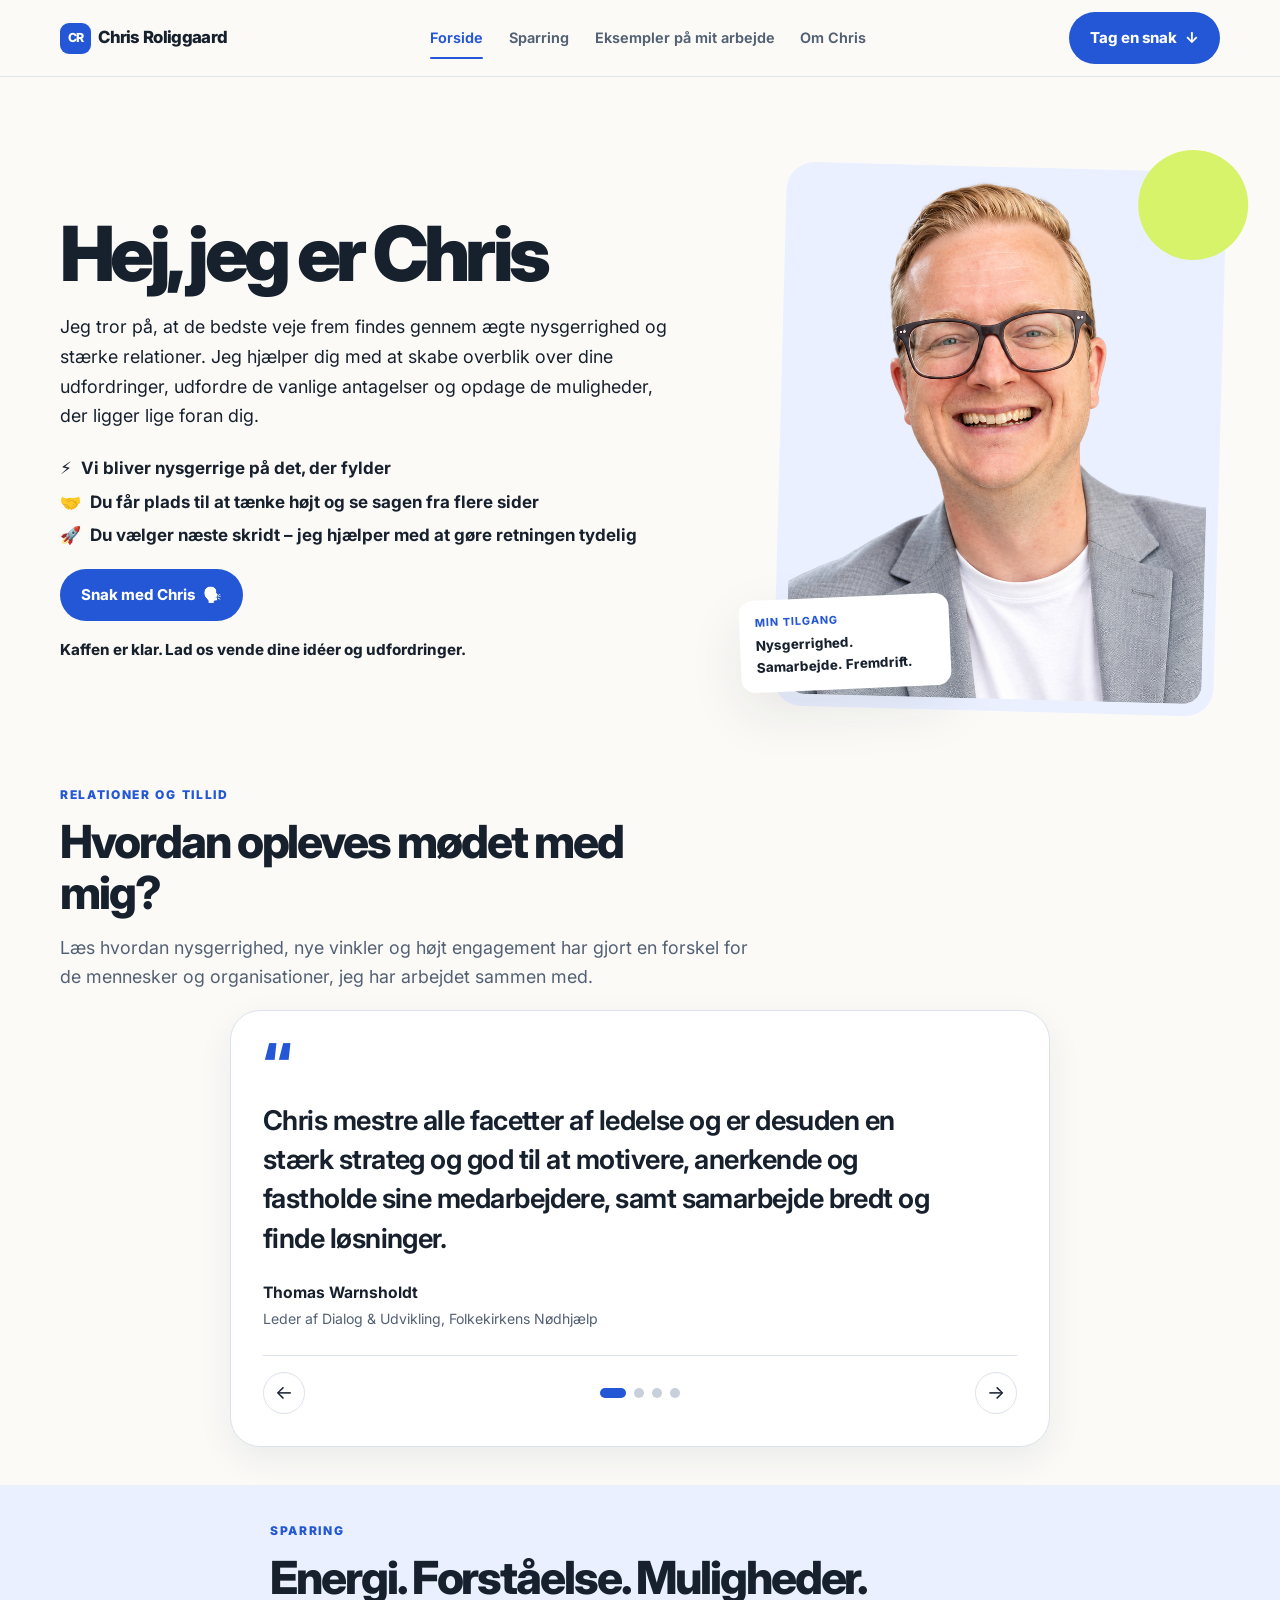
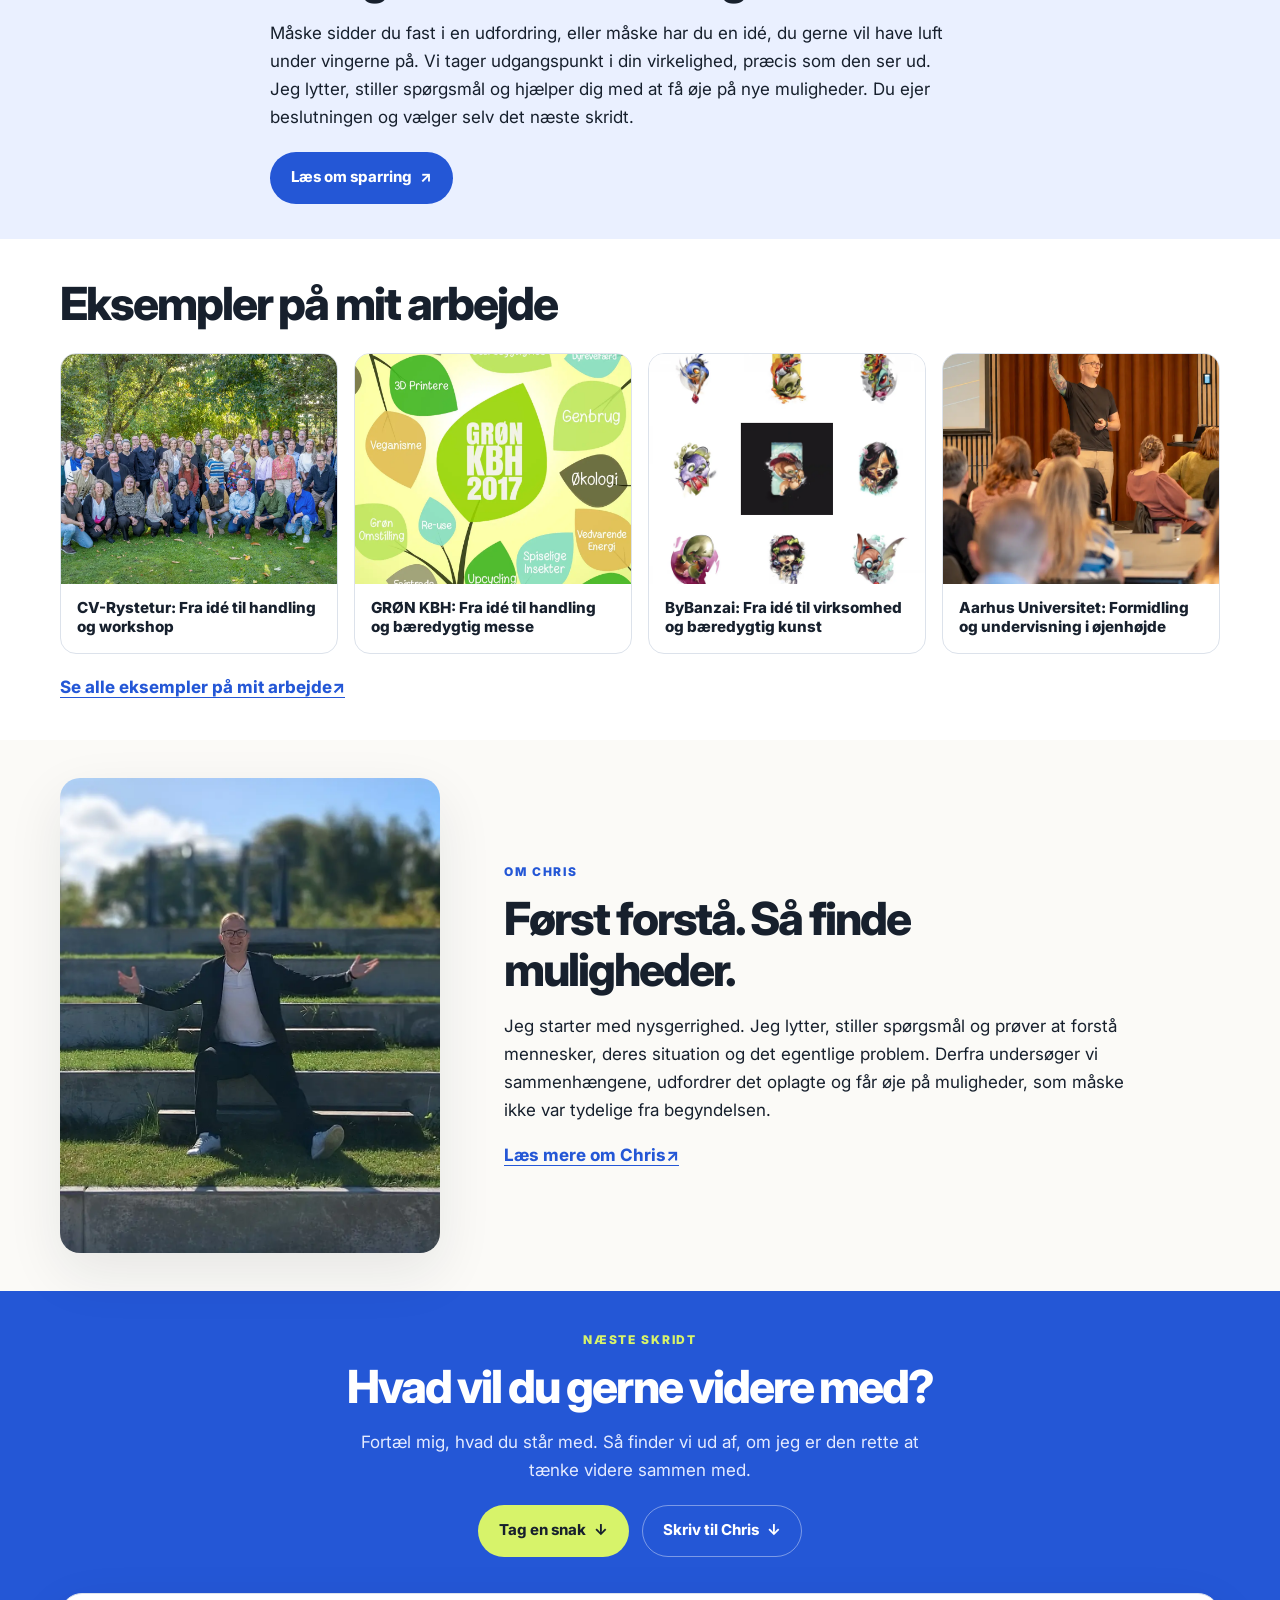
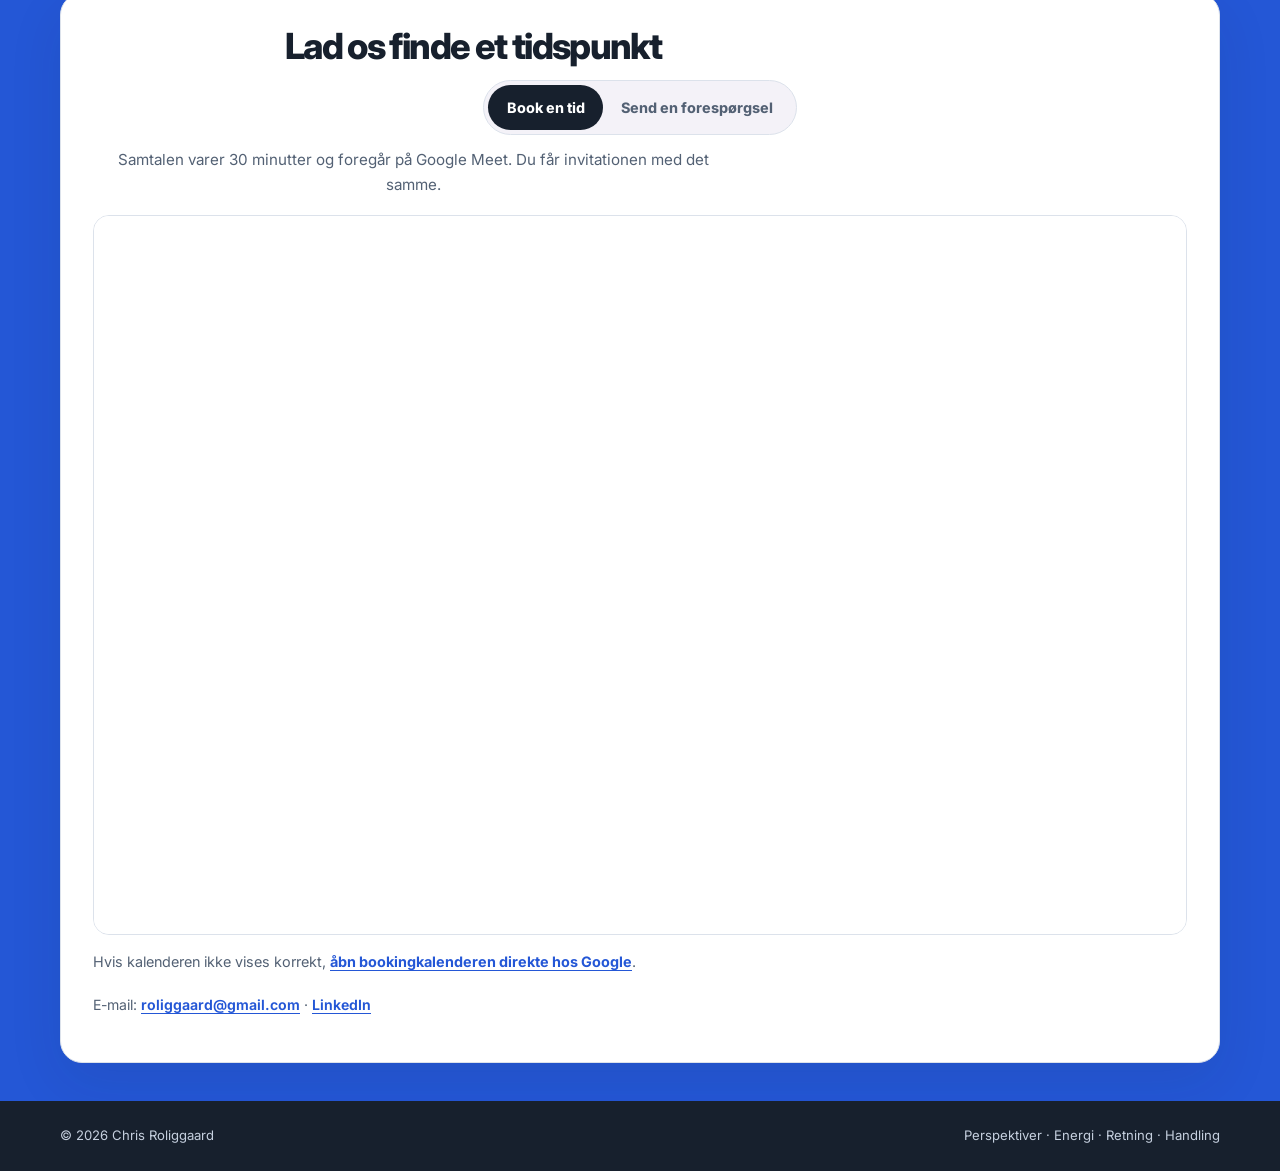
==== commit 7ef7f503: "Add files via upload" ====
--- a/index.html
+++ b/index.html
@@ -26,7 +26,7 @@
   <link rel="preconnect" href="https://fonts.googleapis.com">
   <link rel="preconnect" href="https://fonts.gstatic.com" crossorigin>
   <link href="https://fonts.googleapis.com/css2?family=Inter:wght@400;500;600;700;800;900&display=swap" rel="stylesheet">
-  <link rel="stylesheet" href="styles.css?v=10.4">
+  <link rel="stylesheet" href="styles.css?v=10.5">
 </head>
 <body>
   <a class="skip-link" href="#main-content">Gå til indhold</a>
@@ -50,10 +50,10 @@
       <div class="hero-copy-block">
         <h1>Hej, jeg er Chris</h1>
         <p class="hero-copy">Jeg tror på, at de bedste veje frem findes gennem ægte nysgerrighed og stærke relationer. Jeg hjælper dig med at skabe overblik over dine udfordringer, udfordre de vanlige antagelser og opdage de muligheder, der ligger lige foran dig.</p>
-        <ul class="hero-benefits" aria-label="Sådan skaber jeg værdi">
-          <li>⚡ <strong>Min energi åbner rummet</strong></li>
-          <li>🤝 <strong>Min evne til at forstå skaber tilliden</strong></li>
-          <li>🚀 <strong>Sammen finder vi den handling, der gør forskellen</strong></li>
+        <ul class="hero-benefits" aria-label="Sådan foregår sparringen">
+          <li>⚡ <strong>Vi bliver nysgerrige på det, der fylder</strong></li>
+          <li>🤝 <strong>Du får plads til at tænke højt og se sagen fra flere sider</strong></li>
+          <li>🚀 <strong>Du vælger næste skridt – jeg hjælper med at gøre retningen tydelig</strong></li>
         </ul>
         <div class="hero-actions">
           <a class="btn btn-primary" href="#booking-calendar">Snak med Chris <span class="cta-speech-icon" aria-hidden="true">🗣️</span></a>
@@ -116,7 +116,7 @@
     <div class="container sparring-preview">
       <div class="section-kicker">Sparring</div>
       <h2>Energi. Forståelse. Muligheder.</h2>
-      <p>Måske sidder du fast i en udfordring, eller måske har du en idé, du gerne vil have luft under vingerne på. Vi tager udgangspunkt i din virkelighed, præcis som den ser ud. Jeg lytter uforstyrret, stiller de spørgsmål, der åbner op, og hjælper dig med at få øje på nye muligheder og finde det næste konkrete skridt.</p>
+      <p>Måske sidder du fast i en udfordring, eller måske har du en idé, du gerne vil have luft under vingerne på. Vi tager udgangspunkt i din virkelighed, præcis som den ser ud. Jeg lytter, stiller spørgsmål og hjælper dig med at få øje på nye muligheder. Du ejer beslutningen og vælger selv det næste skridt.</p>
       <a class="btn btn-primary" href="sparring.html">Læs om sparring <span aria-hidden="true">↗</span></a>
     </div>
   </section>
@@ -229,6 +229,6 @@
       <p>Perspektiver · Energi · Retning · Handling</p>
     </div>
   </footer>
-  <script src="script.js?v=10.0"></script>
+  <script src="script.js?v=10.5"></script>
 </body>
 </html>
--- a/styles.css
+++ b/styles.css
@@ -345,6 +345,17 @@
 .page-hero h1 { max-width: 820px; font-size: clamp(2.5rem, 5.5vw, 4.25rem); }
 .page-hero h2 { max-width: 760px; margin: 0 0 1rem; font-size: clamp(1.5rem, 3.3vw, 2.35rem); }
 .page-hero .hero-copy { max-width: 700px; }
+.case-process-intro {
+  display: grid; grid-template-columns: repeat(4, minmax(0, 1fr));
+  gap: .7rem; margin: 1.5rem 0 0; padding: 0; list-style: none;
+}
+.case-process-intro li {
+  display: grid; gap: .15rem; padding: .9rem 1rem;
+  border: 1px solid rgba(36, 87, 214, .14); border-radius: 16px;
+  background: rgba(255,255,255,.72);
+}
+.case-process-intro strong { color: var(--blue); font-size: .9rem; }
+.case-process-intro span { color: var(--muted); font-size: .82rem; line-height: 1.45; }
 .content-narrow { max-width: 720px; }
 .content-narrow p, .content-narrow li { font-size: 1.05rem; }
 .content-narrow h2 { margin-top: 1.75rem; font-size: clamp(1.65rem, 3.2vw, 2.35rem); }
@@ -415,6 +426,22 @@
 .sparring-benefits li { display: grid; grid-template-columns: 1.6rem 1fr; gap: .75rem; align-items: start; padding: 1rem 1.1rem; border: 1px solid var(--line); border-radius: 18px; background: rgba(255,255,255,.78); line-height: 1.6; }
 .sparring-benefits li > span { font-size: 1.15rem; }
 .sparring-benefits strong { color: var(--ink); }
+.sparring-process {
+  display: grid; gap: .65rem; margin: 1.35rem 0 1.8rem; padding: 0; list-style: none;
+  counter-reset: process;
+}
+.sparring-process li {
+  display: grid; grid-template-columns: 2.6rem 1fr; gap: .85rem; align-items: start;
+  padding: 1rem 1.1rem; border: 1px solid var(--line); border-radius: 18px;
+  background: rgba(255,255,255,.78);
+}
+.sparring-process .process-number {
+  display: grid; place-items: center; width: 2.35rem; height: 2.35rem;
+  border-radius: 50%; background: var(--blue); color: var(--white);
+  font-size: .72rem; font-weight: 800;
+}
+.sparring-process h3 { margin: .05rem 0 .2rem; font-size: 1.05rem; }
+.sparring-process p { margin: 0; font-size: .96rem; line-height: 1.55; }
 .sparring-cta { margin-top: 1.4rem; }
 
 /* Final CTA */
@@ -473,6 +500,7 @@
   .testimonials-heading { flex-direction: column; align-items: flex-start; gap: .75rem; }
   .testimonial-card { min-height: 270px; }
   .case-grid { grid-template-columns: 1fr; }
+  .case-process-intro { grid-template-columns: repeat(2, minmax(0, 1fr)); }
   .section { padding: 1.85rem 0; }
   .mobile-cta { display: block; }
   body { padding-bottom: 72px; }
@@ -489,6 +517,8 @@
   .booking-tab { flex: 1; padding-inline: .5rem; font-size: .82rem; }
   .contact-form-grid { grid-template-columns: 1fr; gap: 0; }
   .case-action-buttons .btn { width: 100%; }
+  .case-process-intro { gap: .5rem; }
+  .case-process-intro li { padding: .75rem; }
 }
 
 @media (prefers-reduced-motion: reduce) {
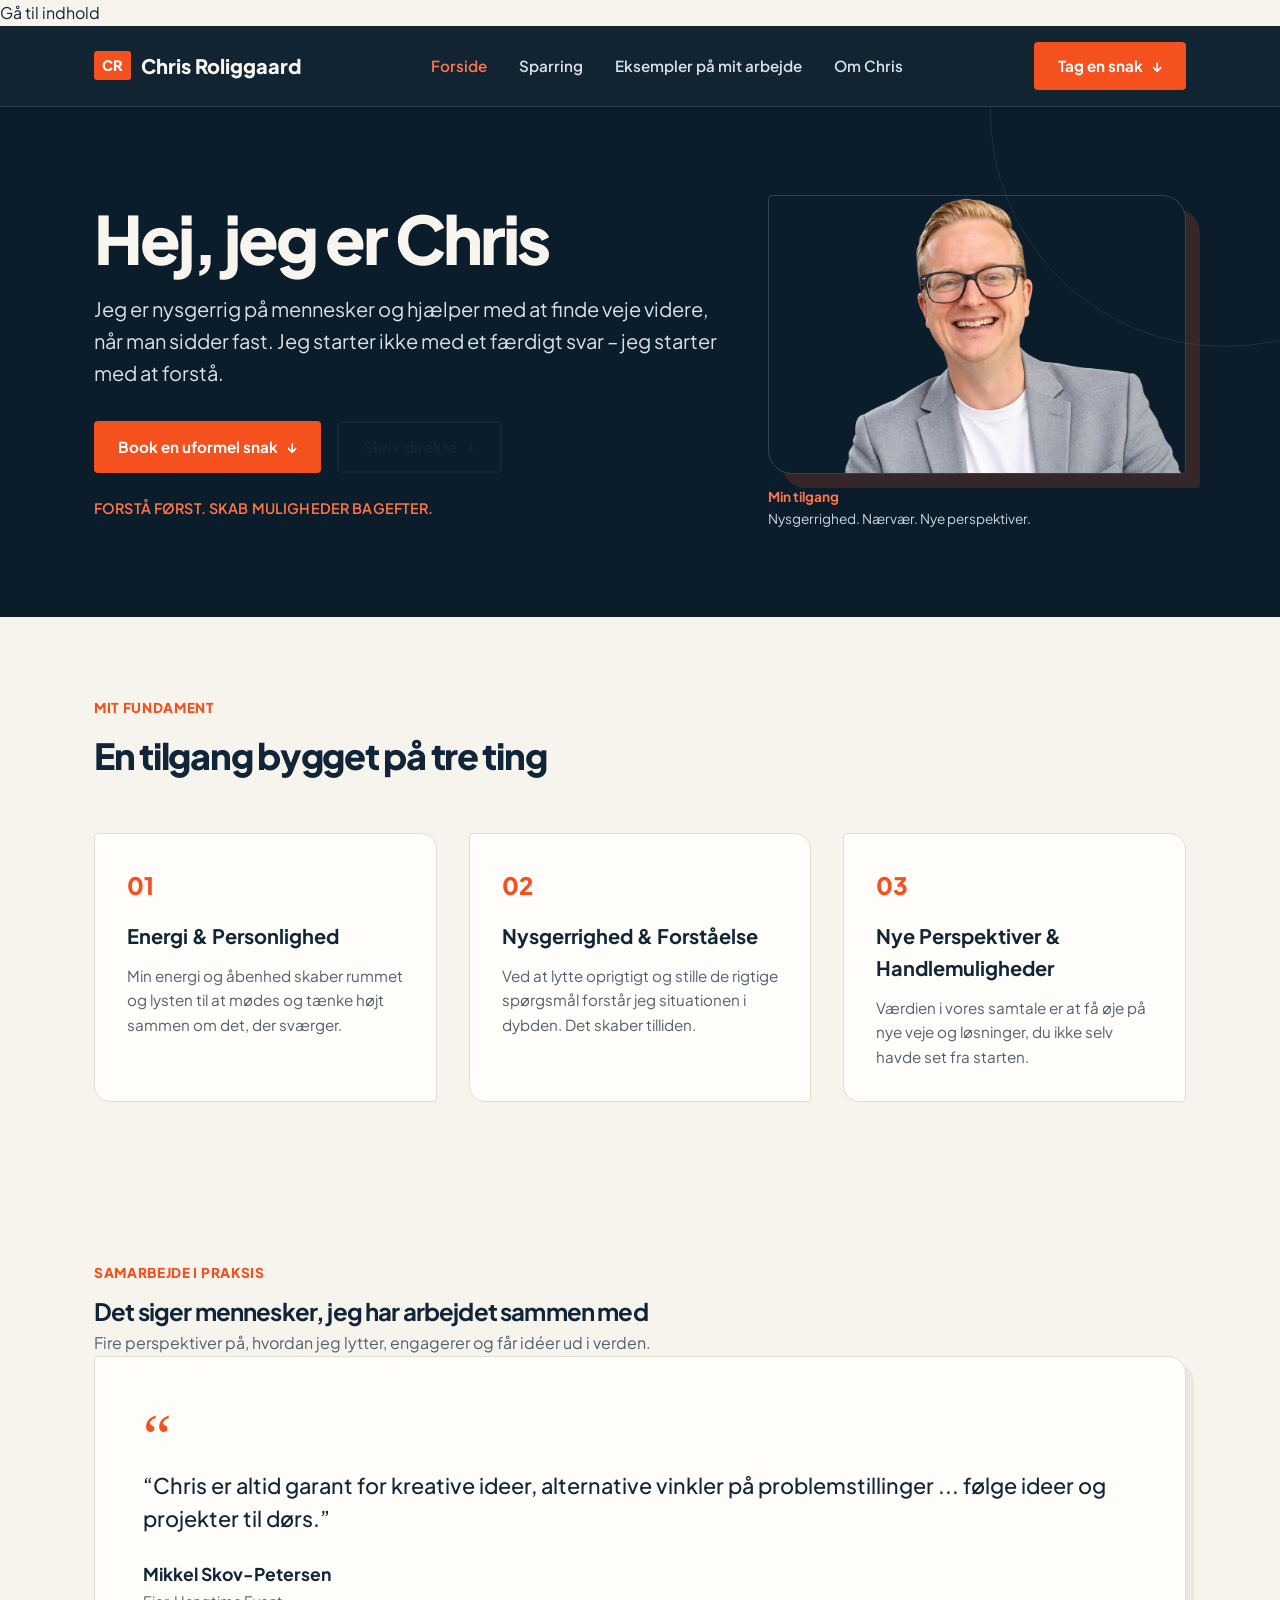
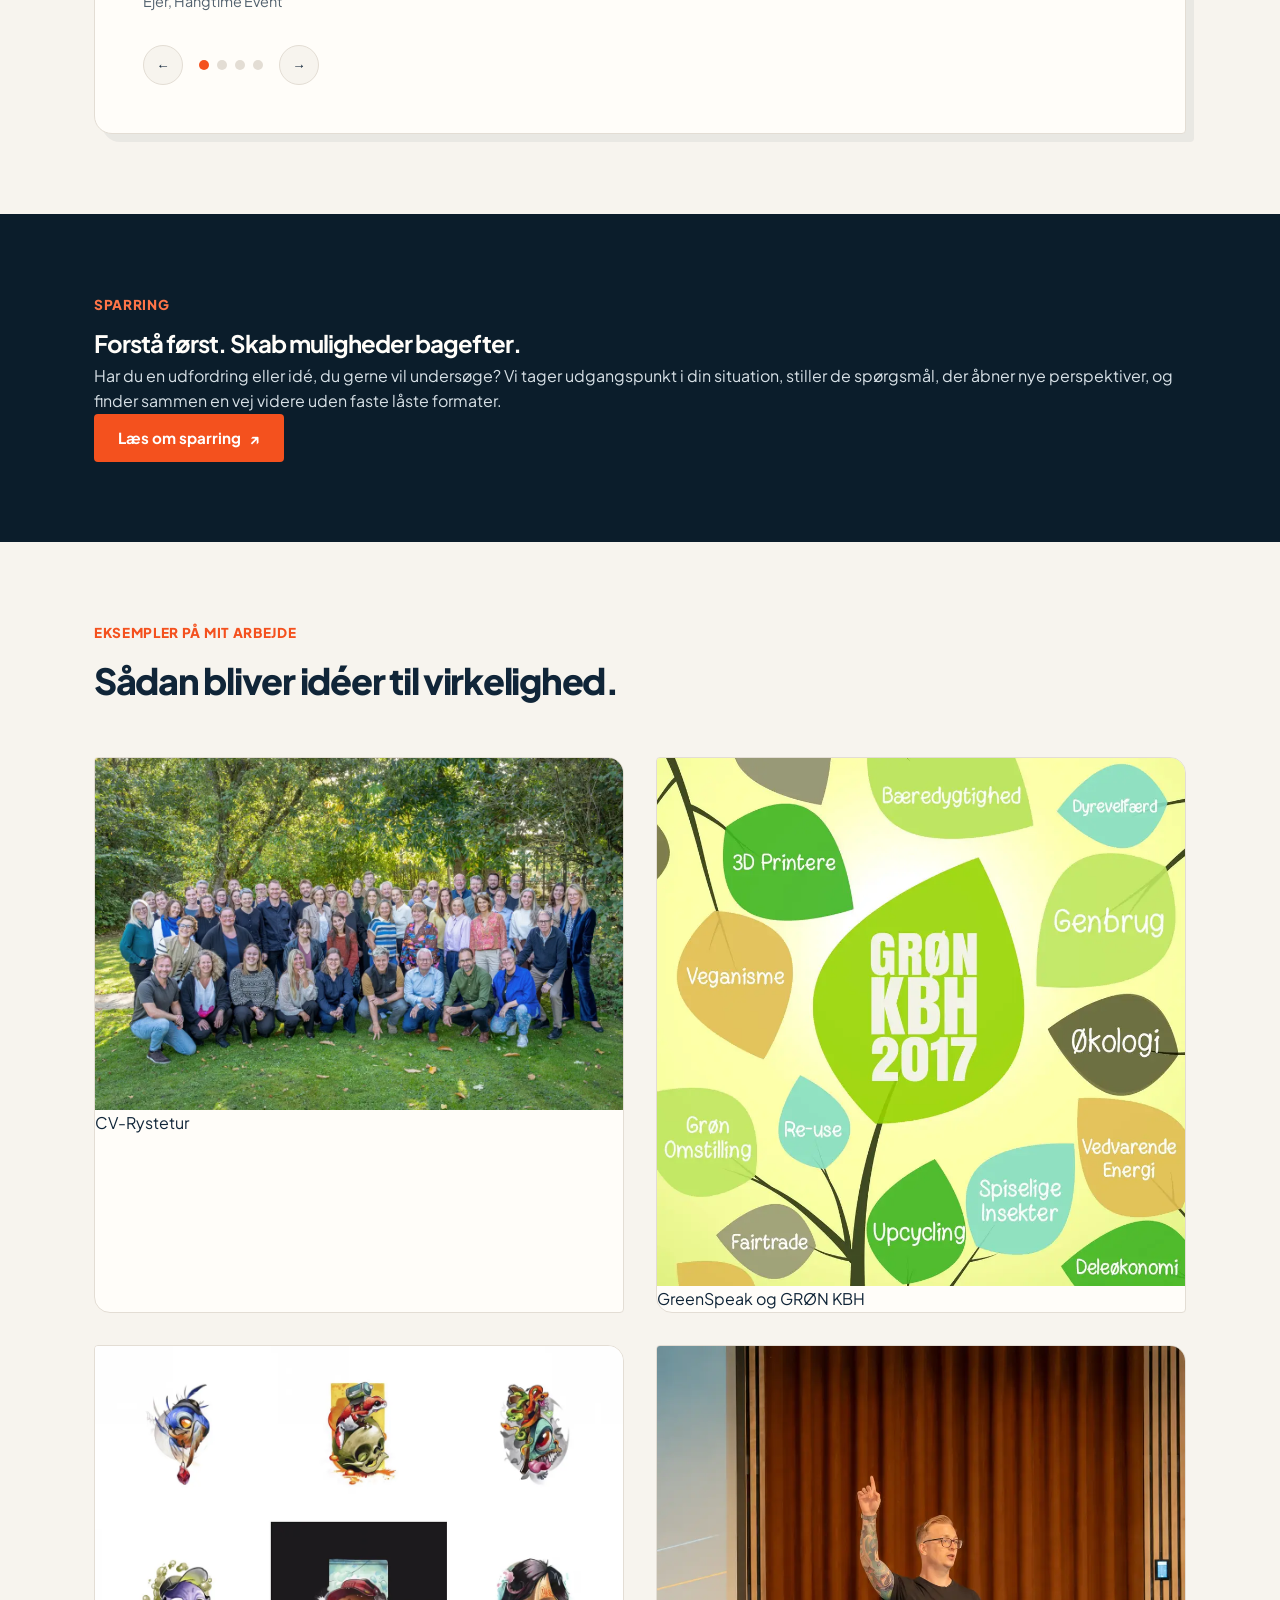
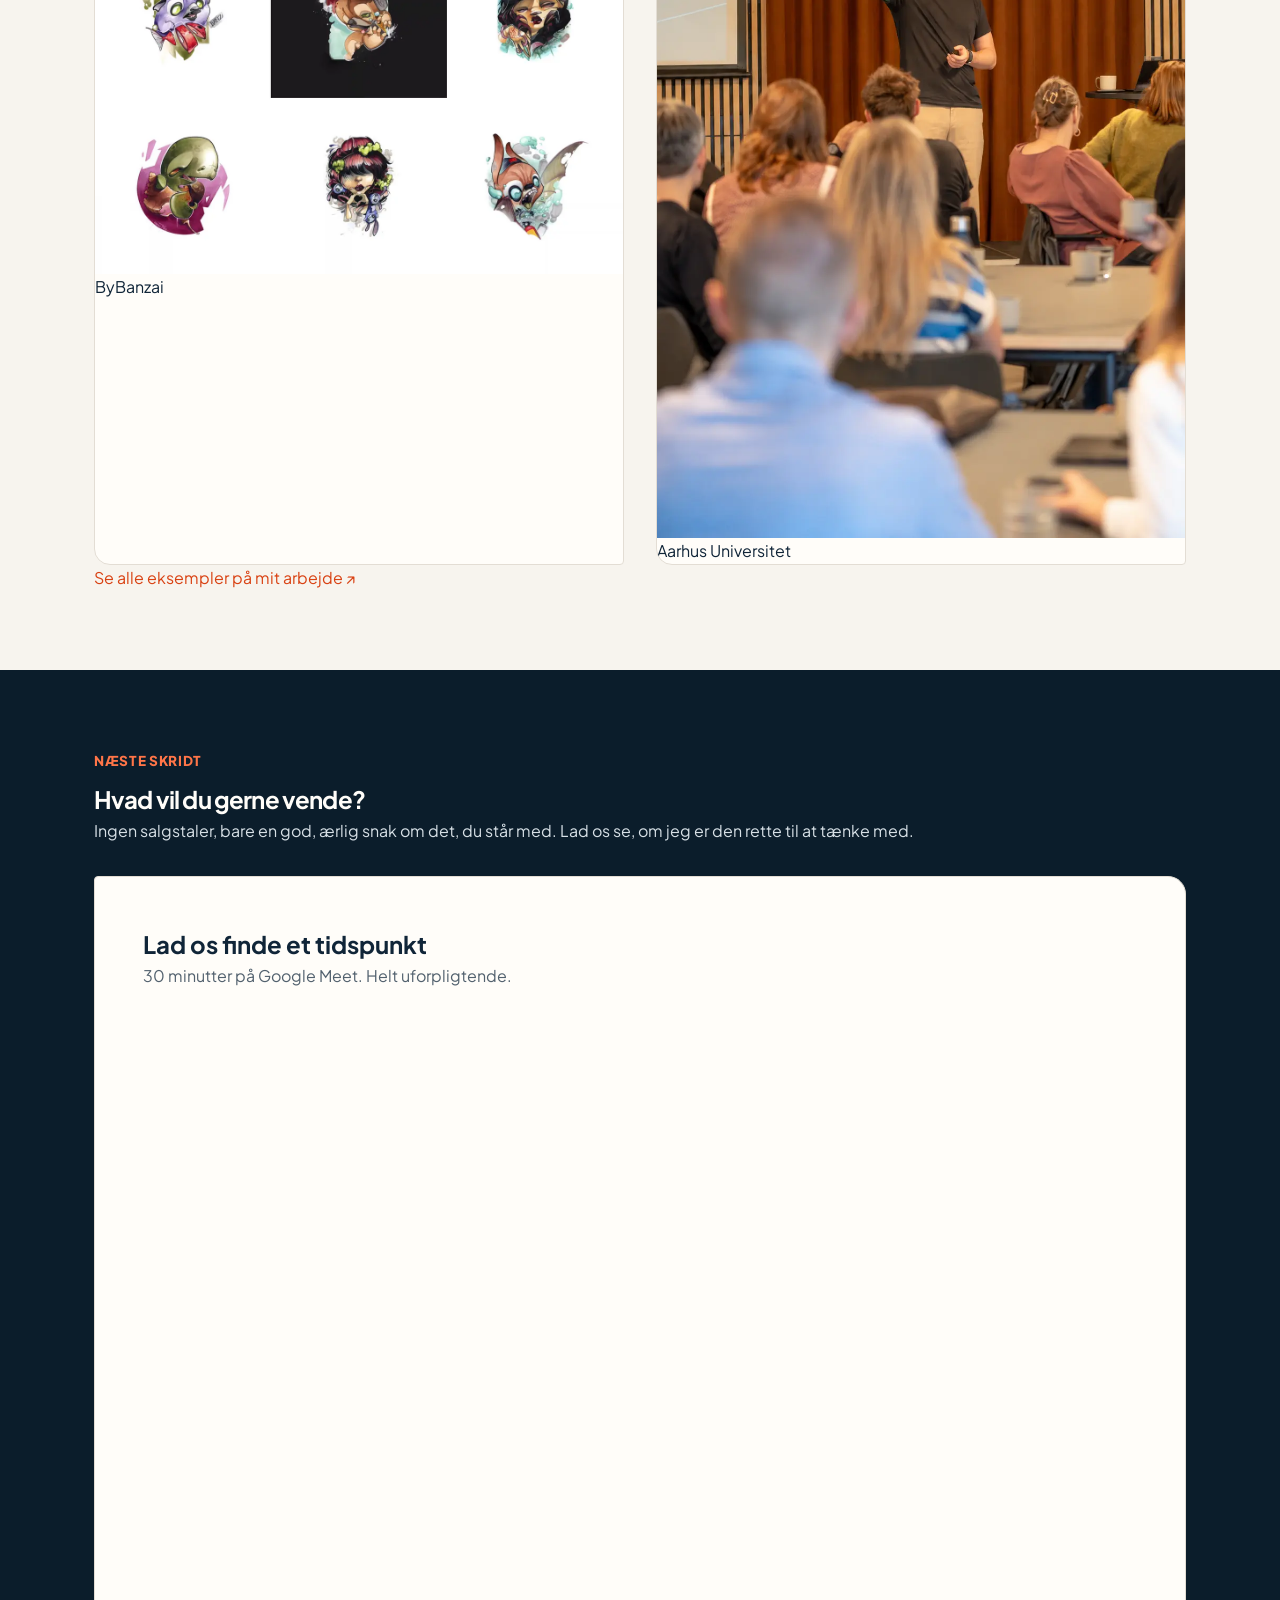
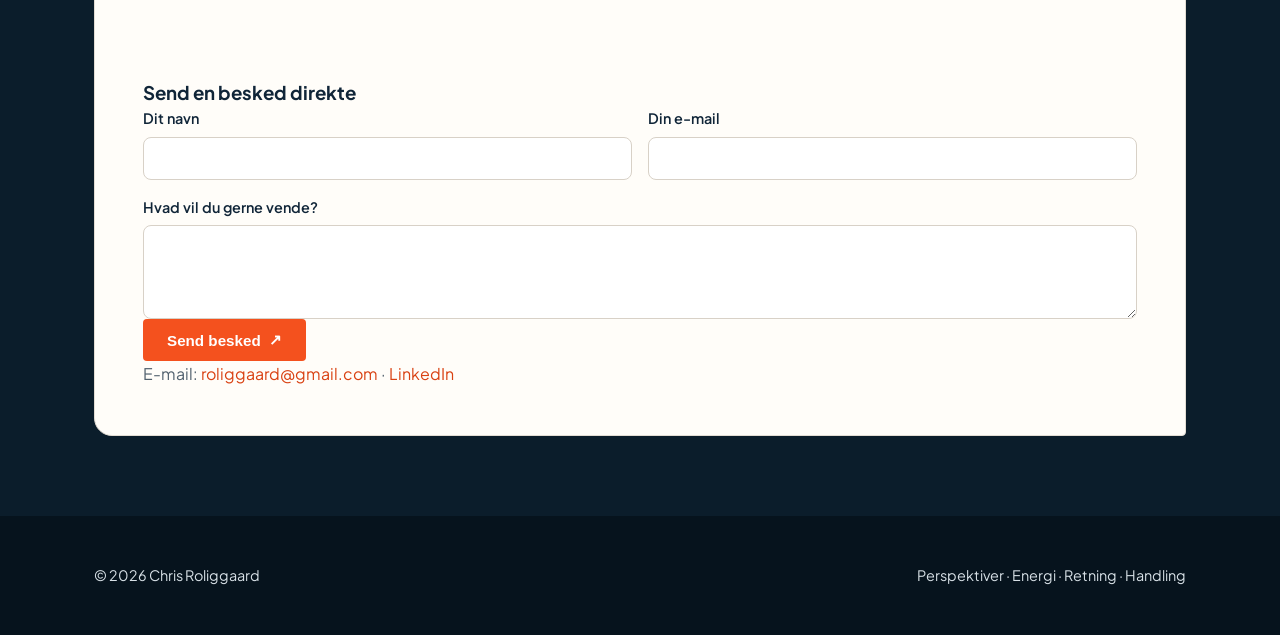
==== commit 63aaa6c6: "Add files via upload" ====
--- a/index.html
+++ b/index.html
@@ -3,30 +3,24 @@
 <head>
   <meta charset="UTF-8">
   <meta name="viewport" content="width=device-width, initial-scale=1">
-  <meta name="theme-color" content="#fbfaf7">
-  <meta name="description" content="Jeg er nysgerrig på mennesker og hjælper med at forstå udfordringer, få øje på nye muligheder og finde en vej videre.">
-  <title>Chris Roliggaard | Nysgerrighed og nye muligheder</title>
+  <meta name="theme-color" content="#0b1d2b">
+  <meta name="description" content="Chris Roliggaard – Jeg hjælper mennesker og organisationer med at forstå udfordringer, opdage nye perspektiver og finde veje frem.">
+  <title>Chris Roliggaard | Perspektiver, energi, retning og handling</title>
   <link rel="canonical" href="https://roligraadgivning.github.io/">
-
   <meta property="og:type" content="website">
   <meta property="og:locale" content="da_DK">
   <meta property="og:site_name" content="Chris Roliggaard">
   <meta property="og:url" content="https://roligraadgivning.github.io/">
-  <meta property="og:title" content="Chris Roliggaard | Nysgerrighed og nye muligheder">
-  <meta property="og:description" content="Jeg er nysgerrig på mennesker og hjælper med at forstå udfordringer, få øje på nye muligheder og finde en vej videre.">
+  <meta property="og:title" content="Chris Roliggaard | Perspektiver, energi, retning og handling">
+  <meta property="og:description" content="Få nye perspektiver, når du sidder fast. Vi starter med at forstå det væsentlige – ikke med en standardløsning.">
   <meta property="og:image" content="https://roligraadgivning.github.io/chris-social-share.jpg">
   <meta property="og:image:width" content="1200">
   <meta property="og:image:height" content="627">
-  <meta property="og:image:alt" content="Chris Roliggaard. Forstå først. Skab muligheder bagefter.">
   <meta name="twitter:card" content="summary_large_image">
-  <meta name="twitter:title" content="Chris Roliggaard | Nysgerrighed og nye muligheder">
-  <meta name="twitter:description" content="Jeg er nysgerrig på mennesker og hjælper med at forstå udfordringer, få øje på nye muligheder og finde en vej videre.">
-  <meta name="twitter:image" content="https://roligraadgivning.github.io/chris-social-share.jpg">
-
+  <link rel="stylesheet" href="styles.css?v=11.0">
   <link rel="preconnect" href="https://fonts.googleapis.com">
   <link rel="preconnect" href="https://fonts.gstatic.com" crossorigin>
-  <link href="https://fonts.googleapis.com/css2?family=Inter:wght@400;500;600;700;800;900&display=swap" rel="stylesheet">
-  <link rel="stylesheet" href="styles.css?v=10.5">
+  <link href="https://fonts.googleapis.com/css2?family=Plus+Jakarta+Sans:wght@400;500;600;700;800&display=swap" rel="stylesheet">
 </head>
 <body>
   <a class="skip-link" href="#main-content">Gå til indhold</a>
@@ -40,195 +34,150 @@
         <a href="eksempler.html">Eksempler på mit arbejde</a>
         <a href="om-chris.html">Om Chris</a>
       </nav>
-      <a class="btn btn-primary nav-cta" href="index.html#booking">Tag en snak <span aria-hidden="true">↓</span></a>
+      <a class="btn btn-primary nav-cta" href="#booking">Tag en snak <span aria-hidden="true">↓</span></a>
     </div>
   </header>
 
   <main id="main-content">
-  <section class="hero" id="top">
-    <div class="container hero-grid">
-      <div class="hero-copy-block">
-        <h1>Hej, jeg er Chris</h1>
-        <p class="hero-copy">Jeg tror på, at de bedste veje frem findes gennem ægte nysgerrighed og stærke relationer. Jeg hjælper dig med at skabe overblik over dine udfordringer, udfordre de vanlige antagelser og opdage de muligheder, der ligger lige foran dig.</p>
-        <ul class="hero-benefits" aria-label="Sådan foregår sparringen">
-          <li>⚡ <strong>Vi bliver nysgerrige på det, der fylder</strong></li>
-          <li>🤝 <strong>Du får plads til at tænke højt og se sagen fra flere sider</strong></li>
-          <li>🚀 <strong>Du vælger næste skridt – jeg hjælper med at gøre retningen tydelig</strong></li>
-        </ul>
-        <div class="hero-actions">
-          <a class="btn btn-primary" href="#booking-calendar">Snak med Chris <span class="cta-speech-icon" aria-hidden="true">🗣️</span></a>
+    <section class="hero" id="top">
+      <div class="container hero-grid">
+        <div class="hero-copy-block">
+          <h1>Hej, jeg er Chris</h1>
+          <p class="hero-copy">Jeg er nysgerrig på mennesker og hjælper med at finde veje videre, når man sidder fast. Jeg starter ikke med et færdigt svar – jeg starter med at forstå.</p>
+          <div class="hero-actions">
+            <a class="btn btn-primary" href="#booking">Book en uformel snak <span aria-hidden="true">↓</span></a>
+            <a class="btn btn-outline" href="#kontaktformular">Skriv direkte <span aria-hidden="true">↓</span></a>
+          </div>
+          <p class="hero-note">Forstå først. Skab muligheder bagefter.</p>
         </div>
-        <p class="hero-note">Kaffen er klar. Lad os vende dine idéer og udfordringer.</p>
-      </div>
-      <div class="hero-visual">
-        <div class="hero-photo-frame">
-          <img class="hero-photo" src="chris-hero.png" alt="Chris Roliggaard – smilende portræt" fetchpriority="high" width="1536" height="1024">
-        </div>
-        <div class="photo-caption"><span>Min tilgang</span>Nysgerrighed. Samarbejde. Fremdrift.</div>
-      </div>
-    </div>
-  </section>
-
-  <section class="section testimonials" aria-labelledby="testimonials-title">
-    <div class="container">
-      <div class="testimonials-heading">
-        <div>
-          <div class="section-kicker">Relationer og tillid</div>
-          <h2 id="testimonials-title">Hvordan opleves mødet med mig?</h2>
-          <p class="section-intro">Læs hvordan nysgerrighed, nye vinkler og højt engagement har gjort en forskel for de mennesker og organisationer, jeg har arbejdet sammen med.</p>
+        <div class="hero-visual">
+          <div class="hero-photo-frame"><img class="hero-photo" src="chris-hero.webp" alt="Chris Roliggaard" fetchpriority="high" width="600" height="600"></div>
+          <div class="photo-caption"><span>Min tilgang</span>Nysgerrighed. Nærvær. Nye perspektiver.</div>
         </div>
       </div>
-      <div class="testimonial-carousel" role="region" aria-roledescription="karrusel" aria-label="Anbefalinger">
-        <div class="testimonial-card" aria-live="polite" aria-atomic="true">
-          <div class="testimonial-card-top"><span class="testimonial-mark" aria-hidden="true">“</span></div>
-          <figure class="testimonial-slide" data-carousel-slide>
-            <blockquote>Chris mestre alle facetter af ledelse og er desuden en stærk strateg og god til at motivere, anerkende og fastholde sine medarbejdere, samt samarbejde bredt og finde løsninger.</blockquote>
-            <figcaption><strong>Thomas Warnsholdt</strong><span>Leder af Dialog &amp; Udvikling, Folkekirkens Nødhjælp</span></figcaption>
-          </figure>
-          <figure class="testimonial-slide" data-carousel-slide hidden>
-            <blockquote>Er du vild med blinde vinkler, løse ender og ufuldkomne processer, så skal du holde disse langt fra Chris' bord. Hans højeste prioritet er at finde en proces der rent faktisk fungerer optimalt for alle interessenter.</blockquote>
-            <figcaption><strong>Martin Kim Sun Shik Nielsen</strong><span>CSO, GladTeknik</span></figcaption>
-          </figure>
-          <figure class="testimonial-slide" data-carousel-slide hidden>
-            <blockquote>Foruden en god indsats i forbindelse med salg og markedsføring formåede Chris også at skabe et større kendskab til GreenSpeak i forbindelse med større events og messer - alt sammen med stor succes.</blockquote>
-            <figcaption><strong>Anders Bøgeløv Jensen</strong><span>Direktør, GreenSpeak</span></figcaption>
-          </figure>
-          <figure class="testimonial-slide" data-carousel-slide hidden>
-            <blockquote>En af hans største styrker er efter min mening, at han også formår at følge op på tingene og følge ideer og projekter til dørs.</blockquote>
-            <figcaption><strong>Mikkel Skov-Petersen</strong><span>Ejer, Hangtime Event</span></figcaption>
-          </figure>
-          <div class="testimonial-controls">
-            <button class="carousel-arrow" type="button" data-carousel-prev aria-label="Vis forrige anbefaling"><span aria-hidden="true">←</span></button>
-            <div class="carousel-dots" role="group" aria-label="Vælg anbefaling">
-              <button type="button" data-carousel-dot aria-label="Vis anbefaling 1" aria-current="true"></button>
-              <button type="button" data-carousel-dot aria-label="Vis anbefaling 2"></button>
-              <button type="button" data-carousel-dot aria-label="Vis anbefaling 3"></button>
-              <button type="button" data-carousel-dot aria-label="Vis anbefaling 4"></button>
-            </div>
-            <button class="carousel-arrow" type="button" data-carousel-next aria-label="Vis næste anbefaling"><span aria-hidden="true">→</span></button>
+    </section>
+
+    <section class="section value-prop-section">
+      <div class="container">
+        <div class="section-heading">
+          <div class="section-kicker">Mit fundament</div>
+          <h2>En tilgang bygget på tre ting</h2>
+        </div>
+        <div class="value-grid">
+          <div class="value-card">
+            <div class="value-icon">01</div>
+            <h3>Energi & Personlighed</h3>
+            <p>Min energi og åbenhed skaber rummet og lysten til at mødes og tænke højt sammen om det, der sværger.</p>
+          </div>
+          <div class="value-card">
+            <div class="value-icon">02</div>
+            <h3>Nysgerrighed & Forståelse</h3>
+            <p>Ved at lytte oprigtigt og stille de rigtige spørgsmål forstår jeg situationen i dybden. Det skaber tilliden.</p>
+          </div>
+          <div class="value-card">
+            <div class="value-icon">03</div>
+            <h3>Nye Perspektiver & Handlemuligheder</h3>
+            <p>Værdien i vores samtale er at få øje på nye veje og løsninger, du ikke selv havde set fra starten.</p>
           </div>
         </div>
       </div>
-    </div>
-  </section>
+    </section>
 
-  <section class="section section-blue" id="sparring-preview">
-    <div class="container sparring-preview">
-      <div class="section-kicker">Sparring</div>
-      <h2>Energi. Forståelse. Muligheder.</h2>
-      <p>Måske sidder du fast i en udfordring, eller måske har du en idé, du gerne vil have luft under vingerne på. Vi tager udgangspunkt i din virkelighed, præcis som den ser ud. Jeg lytter, stiller spørgsmål og hjælper dig med at få øje på nye muligheder. Du ejer beslutningen og vælger selv det næste skridt.</p>
-      <a class="btn btn-primary" href="sparring.html">Læs om sparring <span aria-hidden="true">↗</span></a>
-    </div>
-  </section>
-
-  <section class="section section-white home-examples" aria-labelledby="examples-title">
-    <div class="container">
-      <div class="section-heading">
-        <h2 id="examples-title">Eksempler på mit arbejde</h2>
-      </div>
-      <div class="home-example-grid">
-        <a class="home-example-card" href="eksempler.html#cv-rystetur">
-          <picture>
-            <source srcset="cv-rystetur-faellesskab.webp" type="image/webp">
-            <img src="cv-rystetur-faellesskab.jpg" alt="Deltagerne i CV-Rystetur samlet udendørs" loading="lazy" width="1400" height="933">
-          </picture>
-          <span>CV-Rystetur: Fra idé til handling og workshop</span>
-        </a>
-        <a class="home-example-card" href="eksempler.html#greenspeak">
-          <picture>
-            <source srcset="gron-kbh-2017.webp" type="image/webp">
-            <img src="gron-kbh-2017.jpg" alt="GRØN KBH 2017 – event om bæredygtighed" loading="lazy" width="1000" height="1000">
-          </picture>
-          <span>GRØN KBH: Fra idé til handling og bæredygtig messe</span>
-        </a>
-        <a class="home-example-card" href="eksempler.html#bybanzai">
-          <picture>
-            <source srcset="bybanzai-koncept.webp" type="image/webp">
-            <img src="bybanzai-koncept.jpg" alt="Farverige illustrationer fra ByBanzai-konceptet" loading="lazy" width="1200" height="1200">
-          </picture>
-          <span>ByBanzai: Fra idé til virksomhed og bæredygtig kunst</span>
-        </a>
-        <a class="home-example-card" href="eksempler.html#aarhus-universitet">
-          <picture>
-            <source srcset="aarhus-undervisning.webp" type="image/webp">
-            <img src="aarhus-undervisning.jpg" alt="Chris formidler for en forsamling" loading="lazy" width="1000" height="1500">
-          </picture>
-          <span>Aarhus Universitet: Formidling og undervisning i øjenhøjde</span>
-        </a>
-      </div>
-      <a class="text-link home-examples-link" href="eksempler.html">Se alle eksempler på mit arbejde <span aria-hidden="true">↗</span></a>
-    </div>
-  </section>
-
-  <section class="section home-about" aria-labelledby="home-about-title">
-    <div class="container home-about-inner">
-      <picture>
-        <source srcset="chris-om-crop.webp" type="image/webp">
-        <img class="home-about-photo" src="chris-om-crop.jpg" alt="Chris sidder udendørs med armene åbne" loading="lazy" width="900" height="1125">
-      </picture>
-      <div class="home-about-copy">
-        <div class="section-kicker">Om Chris</div>
-        <h2 id="home-about-title">Først forstå. Så finde muligheder.</h2>
-        <p>Jeg starter med nysgerrighed. Jeg lytter, stiller spørgsmål og prøver at forstå mennesker, deres situation og det egentlige problem. Derfra undersøger vi sammenhængene, udfordrer det oplagte og får øje på muligheder, som måske ikke var tydelige fra begyndelsen.</p>
-        <a class="text-link" href="om-chris.html">Læs mere om Chris <span aria-hidden="true">↗</span></a>
-      </div>
-    </div>
-  </section>
-
-  <section class="section contact" id="booking">
-    <div class="container">
-      <div class="home-final-cta">
-        <div class="section-kicker">Næste skridt</div>
-        <h2>Hvad vil du gerne videre med?</h2>
-        <p>Fortæl mig, hvad du står med. Så finder vi ud af, om jeg er den rette at tænke videre sammen med.</p>
-        <div class="hero-actions">
-          <a class="btn btn-primary" href="#booking-calendar">Tag en snak <span aria-hidden="true">↓</span></a>
-          <a class="btn btn-outline" href="#kontaktformular" data-open-inquiry>Skriv til Chris <span aria-hidden="true">↓</span></a>
+    <section class="section testimonials" aria-labelledby="testimonials-title">
+      <div class="container">
+        <div class="testimonials-heading">
+          <div><div class="section-kicker">Samarbejde i praksis</div><h2 id="testimonials-title">Det siger mennesker, jeg har arbejdet sammen med</h2></div>
+          <p class="section-intro">Fire perspektiver på, hvordan jeg lytter, engagerer og får idéer ud i verden.</p>
+        </div>
+        <div class="testimonial-carousel" role="region" aria-roledescription="karrusel" aria-label="Anbefalinger">
+          <div class="testimonial-card">
+            <div class="testimonial-card-top"><span class="testimonial-mark" aria-hidden="true">“</span></div>
+            <figure class="testimonial-slide active" data-carousel-slide>
+              <blockquote>“Chris er altid garant for kreative ideer, alternative vinkler på problemstillinger ... følge ideer og projekter til dørs.”</blockquote>
+              <figcaption><strong>Mikkel Skov-Petersen</strong><span>Ejer, Hangtime Event</span></figcaption>
+            </figure>
+            <figure class="testimonial-slide" data-carousel-slide hidden>
+              <blockquote>“Ved hurtig og effektiv analyse finder Chris nemt frem til hvem der skal involveres ... kommunikerer på tværs af afdelinger og ledelseslag.”</blockquote>
+              <figcaption><strong>Martin Kim Sun Shik Nielsen</strong><span>CSO, GladTeknik</span></figcaption>
+            </figure>
+            <figure class="testimonial-slide" data-carousel-slide hidden>
+              <blockquote>“Chris er hårdtarbejdende og resultatorienteret ... skabte gode resultater i antallet af følgere og for vores salg.”</blockquote>
+              <figcaption><strong>Anders Bøgeløv Jensen</strong><span>Direktør, GreenSpeak</span></figcaption>
+            </figure>
+            <figure class="testimonial-slide" data-carousel-slide hidden>
+              <blockquote>“god til at motivere, anerkende og fastholde sine medarbejdere ... utrolig høj energi, humor ... skabe engagement blandt danskerne.”</blockquote>
+              <figcaption><strong>Thomas Warnsholdt</strong><span>Leder af Dialog &amp; Udvikling, Folkekirkens Nødhjælp</span></figcaption>
+            </figure>
+            <div class="testimonial-controls">
+              <button class="carousel-arrow" type="button" data-carousel-prev aria-label="Vis forrige anbefaling"><span aria-hidden="true">←</span></button>
+              <div class="carousel-dots" role="group" aria-label="Vælg anbefaling">
+                <button type="button" class="dot active" data-carousel-dot="0" aria-label="Vis anbefaling 1"></button>
+                <button type="button" class="dot" data-carousel-dot="1" aria-label="Vis anbefaling 2"></button>
+                <button type="button" class="dot" data-carousel-dot="2" aria-label="Vis anbefaling 3"></button>
+                <button type="button" class="dot" data-carousel-dot="3" aria-label="Vis anbefaling 4"></button>
+              </div>
+              <button class="carousel-arrow" type="button" data-carousel-next aria-label="Vis næste anbefaling"><span aria-hidden="true">→</span></button>
+            </div>
+          </div>
         </div>
       </div>
+    </section>
 
-      <div class="booking-widget" id="booking-calendar" aria-labelledby="booking-title">
-        <div class="booking-widget-heading">
-          <h2 id="booking-title">Lad os finde et tidspunkt</h2>
-          <div class="booking-tabs" role="tablist" aria-label="Vælg, hvordan du vil kontakte Chris">
-            <button class="booking-tab" type="button" role="tab" id="tab-book" aria-controls="panel-book" aria-selected="true" data-booking-tab="book">Book en tid</button>
-            <button class="booking-tab" type="button" role="tab" id="tab-message" aria-controls="panel-message" aria-selected="false" data-booking-tab="message">Send en forespørgsel</button>
+    <section class="section section-blue" id="sparring-preview">
+      <div class="container sparring-preview">
+        <div class="section-kicker">Sparring</div>
+        <h2>Forstå først. Skab muligheder bagefter.</h2>
+        <p>Har du en udfordring eller idé, du gerne vil undersøge? Vi tager udgangspunkt i din situation, stiller de spørgsmål, der åbner nye perspektiver, og finder sammen en vej videre uden faste låste formater.</p>
+        <a class="btn btn-primary" href="sparring.html">Læs om sparring <span aria-hidden="true">↗</span></a>
+      </div>
+    </section>
+
+    <section class="section section-white home-examples" aria-labelledby="examples-title">
+      <div class="container">
+        <div class="section-heading"><div class="section-kicker">Eksempler på mit arbejde</div><h2 id="examples-title">Sådan bliver idéer til virkelighed.</h2></div>
+        <div class="home-example-grid">
+          <a class="home-example-card" href="eksempler.html#cv-rystetur"><img src="cv-rystetur-faellesskab.webp" alt="Deltagerne i CV-Rystetur samlet udendørs" loading="lazy" width="600" height="400"><span>CV-Rystetur</span></a>
+          <a class="home-example-card" href="eksempler.html#greenspeak"><img src="gron-kbh-2017.webp" alt="GRØN KBH 2017 event" loading="lazy" width="600" height="400"><span>GreenSpeak og GRØN KBH</span></a>
+          <a class="home-example-card" href="eksempler.html#bybanzai"><img src="bybanzai-koncept.webp" alt="ByBanzai-konceptet" loading="lazy" width="600" height="400"><span>ByBanzai</span></a>
+          <a class="home-example-card" href="eksempler.html#aarhus-universitet"><img src="aarhus-undervisning.webp" alt="Aarhus Universitet undervisning" loading="lazy" width="600" height="400"><span>Aarhus Universitet</span></a>
+        </div>
+        <a class="text-link home-examples-link" href="eksempler.html">Se alle eksempler på mit arbejde <span aria-hidden="true">↗</span></a>
+      </div>
+    </section>
+
+    <section class="section contact" id="booking">
+      <div class="container">
+        <div class="home-final-cta">
+          <div class="section-kicker">Næste skridt</div>
+          <h2>Hvad vil du gerne vende?</h2>
+          <p>Ingen salgstaler, bare en god, ærlig snak om det, du står med. Lad os se, om jeg er den rette til at tænke med.</p>
+        </div>
+
+        <div class="booking-widget" id="booking-calendar">
+          <div class="booking-widget-heading">
+            <h2>Lad os finde et tidspunkt</h2>
+            <p>30 minutter på Google Meet. Helt uforpligtende.</p>
           </div>
-          <p>Samtalen varer 30 minutter og foregår på Google Meet. Du får invitationen med det samme.</p>
+          <div class="booking-panel">
+            <div class="booking-frame-window"><iframe src="https://calendar.google.com/calendar/appointments/schedules/AcZssZ35mEbGiesAEXLH7DN4RPwk8IxYnJVUGaKLK5U5f87mrVrdr9maRscMo-LD0ivQM_WXs5zu7FGB?gv=true" title="Vælg en ledig tid til en samtale med Chris Roliggaard" width="100%" height="650" frameborder="0" loading="lazy"></iframe></div>
+          </div>
+          <div class="form-container" id="kontaktformular" style="margin-top:2rem;">
+            <h3>Send en besked direkte</h3>
+            <form class="contact-form" action="mailto:roliggaard@gmail.com" method="post" enctype="text/plain">
+              <div class="contact-form-grid"><label>Dit navn<input type="text" name="name" required></label><label>Din e-mail<input type="email" name="email" required></label></div>
+              <label>Hvad vil du gerne vende?<textarea name="message" rows="4" required></textarea></label>
+              <button class="btn btn-primary" type="submit">Send besked <span aria-hidden="true">↗</span></button>
+            </form>
+          </div>
+          <p class="contact-detail">E-mail: <a href="mailto:roliggaard@gmail.com">roliggaard@gmail.com</a> · <a href="https://www.linkedin.com/in/chrisroliggaard/" target="_blank" rel="noopener noreferrer">LinkedIn</a></p>
         </div>
-        <div class="booking-panel" id="panel-book" role="tabpanel" aria-labelledby="tab-book" data-booking-panel="book">
-          <div class="booking-frame-window" aria-label="Google Kalender med ledige tider">
-            <iframe src="https://calendar.google.com/calendar/appointments/schedules/AcZssZ35mEbGiesAEXLH7DN4RPwk8IxYnJVUGaKLK5U5f87mrVrdr9maRscMo-LD0ivQM_WXs5zu7FGB?gv=true" title="Vælg en ledig tid til en samtale med Chris Roliggaard" width="100%" height="720" frameborder="0" loading="lazy" allow="clipboard-write"></iframe>
-          </div>
-          <p class="booking-fallback">Hvis kalenderen ikke vises korrekt, <a href="https://calendar.google.com/calendar/appointments/schedules/AcZssZ35mEbGiesAEXLH7DN4RPwk8IxYnJVUGaKLK5U5f87mrVrdr9maRscMo-LD0ivQM_WXs5zu7FGB?gv=true" target="_blank" rel="noopener noreferrer">åbn bookingkalenderen direkte hos Google</a>.</p>
-        </div>
-        <div class="booking-panel" id="panel-message" role="tabpanel" aria-labelledby="tab-message" data-booking-panel="message" hidden>
-          <form class="contact-form" id="kontaktformular" data-contact-form action="mailto:roliggaard@gmail.com" method="post" enctype="text/plain">
-            <div class="contact-form-grid">
-              <label>Dit navn<input type="text" name="name" autocomplete="name" required></label>
-              <label>Din e-mail<input type="email" name="email" autocomplete="email" required></label>
-            </div>
-            <label>Hvad vil du gerne vende?<textarea name="message" rows="4" required></textarea></label>
-            <p class="form-note">Når du sender, åbner din mail-app med beskeden klar til at sende.</p>
-            <button class="btn btn-primary" type="submit">Skriv til Chris <span aria-hidden="true">↗</span></button>
-          </form>
-        </div>
-        <p class="contact-detail">E-mail: <a href="mailto:roliggaard@gmail.com">roliggaard@gmail.com</a> · <a href="https://www.linkedin.com/in/chrisroliggaard/" target="_blank" rel="noopener noreferrer">LinkedIn</a></p>
       </div>
-    </div>
-  </section>
-</main>
-
-  <div class="mobile-cta" aria-hidden="false">
-    <a class="btn btn-primary" href="index.html#booking">Tag en snak <span aria-hidden="true">↓</span></a>
-  </div>
+    </section>
+  </main>
 
   <footer class="site-footer">
-    <div class="container footer-inner">
-      <p>© 2026 Chris Roliggaard</p>
-      <p>Perspektiver · Energi · Retning · Handling</p>
-    </div>
+    <div class="container footer-inner"><p>© 2026 Chris Roliggaard</p><p>Perspektiver · Energi · Retning · Handling</p></div>
   </footer>
-  <script src="script.js?v=10.5"></script>
+  <script src="script.js"></script>
 </body>
 </html>
--- a/styles.css
+++ b/styles.css
@@ -1,528 +1,605 @@
+/* GLOBAL & RESET */
 :root {
-  --ink: #17202d;
-  --muted: #536174;
-  --paper: #fbfaf7;
-  --white: #ffffff;
-  --blue: #2457d6;
-  --blue-dark: #163ea8;
-  --blue-pale: #eaf0ff;
-  --coral: #ff765e;
-  --lime: #d7f36a;
-  --line: #dce2eb;
-  --radius: 18px;
-  --max: 1160px;
-  --shadow: 0 20px 55px rgba(23, 32, 45, .09);
-  --font: "Inter", -apple-system, BlinkMacSystemFont, "Segoe UI", system-ui, sans-serif;
-}
-
-*, *::before, *::after { box-sizing: border-box; }
-html { scroll-behavior: smooth; scroll-padding-top: 88px; }
+  --bg-primary: #f7f4ee;
+  --bg-secondary: #fffdf9;
+  --bg-blue: #0b1d2b;
+  --text-main: #102538;
+  --text-muted: #52616e;
+  --accent-color: #f4511e;
+  --accent-hover: #d94112;
+  --border-color: #e3ddd4;
+  --font-family: 'Plus Jakarta Sans', system-ui, -apple-system, sans-serif;
+  --max-width: 1140px;
+}
+
+*, *::before, *::after {
+  box-sizing: border-box;
+  margin: 0;
+  padding: 0;
+}
+
 body {
-  margin: 0;
-  min-width: 320px;
-  color: var(--ink);
-  background: var(--paper);
-  font-family: var(--font);
-  font-size: 1.0625rem;
-  line-height: 1.65;
+  font-family: var(--font-family);
+  background-color: var(--bg-primary);
+  color: var(--text-main);
+  line-height: 1.6;
   -webkit-font-smoothing: antialiased;
-  -moz-osx-font-smoothing: grayscale;
-}
-img { display: block; max-width: 100%; height: auto; }
-a { color: inherit; }
-.container { width: min(var(--max), calc(100% - 48px)); margin-inline: auto; }
-
-.skip-link {
-  position: absolute; top: -100px; left: 1rem; z-index: 999;
-  background: var(--white); padding: .75rem 1rem; border-radius: 8px;
+}
+
+a {
+  color: inherit;
+  text-decoration: none;
+}
+
+img {
+  max-width: 100%;
+  height: auto;
+  display: block;
+}
+
+.container {
+  max-width: var(--max-width);
+  margin: 0 auto;
+  padding: 0 1.5rem;
+}
+
+.content-narrow {
+  max-width: 760px;
+  margin: 0 auto;
+}
+
+/* HEADER & NAV */
+.site-header {
+  background: rgba(251, 250, 247, 0.95);
+  backdrop-filter: blur(8px);
+  position: sticky;
+  top: 0;
+  z-index: 100;
+  border-bottom: 1px solid var(--border-color);
+  padding: 1rem 0;
+}
+
+.nav {
+  display: flex;
+  align-items: center;
+  justify-content: space-between;
+}
+
+.brand {
+  font-weight: 800;
+  font-size: 1.25rem;
+  display: flex;
+  align-items: center;
+  gap: 0.6rem;
+}
+
+.brand-mark {
+  background: var(--text-main);
+  color: #fff;
+  padding: 0.2rem 0.5rem;
+  border-radius: 6px;
+  font-size: 0.9rem;
+}
+
+.nav-links {
+  display: flex;
+  gap: 2rem;
+  align-items: center;
+}
+
+.nav-links a {
   font-weight: 600;
-}
-.skip-link:focus { top: 1rem; outline: 3px solid var(--coral); }
-
-/* Header */
+  font-size: 0.95rem;
+  color: var(--text-muted);
+  transition: color 0.2s;
+}
+
+.nav-links a:hover, .nav-links a[aria-current="page"] {
+  color: var(--accent-color);
+}
+
+.menu-toggle {
+  display: none;
+  background: none;
+  border: none;
+  cursor: pointer;
+  flex-direction: column;
+  gap: 5px;
+}
+
+.menu-toggle span {
+  width: 24px;
+  height: 2px;
+  background: var(--text-main);
+}
+
+/* BUTTONS */
+.btn {
+  display: inline-flex;
+  align-items: center;
+  gap: 0.5rem;
+  padding: 0.75rem 1.5rem;
+  border-radius: 8px;
+  font-weight: 700;
+  font-size: 0.95rem;
+  cursor: pointer;
+  transition: all 0.2s ease;
+  border: none;
+}
+
+.btn-primary {
+  background: var(--text-main);
+  color: #fff;
+}
+
+.btn-primary:hover {
+  background: #374151;
+  transform: translateY(-1px);
+}
+
+.btn-outline {
+  background: transparent;
+  border: 2px solid var(--text-main);
+  color: var(--text-main);
+}
+
+.btn-outline:hover {
+  background: var(--text-main);
+  color: #fff;
+}
+
+/* HERO */
+.hero {
+  padding: 5rem 0 4rem;
+}
+
+.hero-grid {
+  display: grid;
+  grid-template-columns: 1.2fr 0.8fr;
+  gap: 3rem;
+  align-items: center;
+}
+
+.hero h1 {
+  font-size: 3.5rem;
+  font-weight: 800;
+  line-height: 1.1;
+  margin-bottom: 1.2rem;
+}
+
+.hero-copy {
+  font-size: 1.25rem;
+  color: var(--text-muted);
+  margin-bottom: 2rem;
+}
+
+.hero-actions {
+  display: flex;
+  gap: 1rem;
+  margin-bottom: 1.5rem;
+}
+
+.hero-note {
+  font-size: 0.9rem;
+  font-weight: 600;
+  color: var(--accent-color);
+  text-transform: uppercase;
+  letter-spacing: 0.05em;
+}
+
+.hero-photo-frame {
+  border-radius: 16px;
+  overflow: hidden;
+  box-shadow: 0 20px 25px -5px rgba(0, 0, 0, 0.1);
+}
+
+.photo-caption {
+  margin-top: 0.75rem;
+  font-size: 0.85rem;
+  color: var(--text-muted);
+}
+
+.photo-caption span {
+  display: block;
+  font-weight: 700;
+  color: var(--text-main);
+}
+
+/* SECTIONS */
+.section {
+  padding: 5rem 0;
+}
+
+.section-white {
+  background: var(--bg-secondary);
+}
+
+.section-blue {
+  background: var(--bg-blue);
+}
+
+.section-kicker {
+  color: var(--accent-color);
+  font-weight: 800;
+  text-transform: uppercase;
+  font-size: 0.85rem;
+  letter-spacing: 0.05em;
+  margin-bottom: 0.5rem;
+}
+
+.section-heading {
+  margin-bottom: 3rem;
+}
+
+.section-heading h2 {
+  font-size: 2.25rem;
+  font-weight: 800;
+}
+
+/* VALUE PROP GRID */
+.value-grid {
+  display: grid;
+  grid-template-columns: repeat(3, 1fr);
+  gap: 2rem;
+}
+
+.value-card {
+  background: #fff;
+  padding: 2rem;
+  border-radius: 12px;
+  border: 1px solid var(--border-color);
+}
+
+.value-icon {
+  font-size: 1.5rem;
+  font-weight: 800;
+  color: var(--accent-color);
+  margin-bottom: 1rem;
+}
+
+.value-card h3 {
+  font-size: 1.25rem;
+  margin-bottom: 0.75rem;
+}
+
+.value-card p {
+  color: var(--text-muted);
+  font-size: 0.95rem;
+}
+
+/* TESTIMONIALS */
+.testimonial-card {
+  background: #fff;
+  padding: 3rem;
+  border-radius: 16px;
+  border: 1px solid var(--border-color);
+  position: relative;
+}
+
+.testimonial-mark {
+  font-size: 4rem;
+  line-height: 1;
+  color: var(--accent-color);
+  font-family: serif;
+}
+
+.testimonial-slide blockquote {
+  font-size: 1.35rem;
+  font-weight: 500;
+  margin-bottom: 1.5rem;
+}
+
+.testimonial-slide figcaption strong {
+  display: block;
+  font-size: 1.1rem;
+}
+
+.testimonial-slide figcaption span {
+  color: var(--text-muted);
+  font-size: 0.9rem;
+}
+
+.testimonial-controls {
+  display: flex;
+  align-items: center;
+  gap: 1rem;
+  margin-top: 2rem;
+}
+
+.carousel-arrow {
+  background: var(--bg-primary);
+  border: 1px solid var(--border-color);
+  width: 40px;
+  height: 40px;
+  border-radius: 50%;
+  cursor: pointer;
+  font-weight: bold;
+}
+
+.carousel-dots {
+  display: flex;
+  gap: 0.5rem;
+}
+
+.carousel-dots .dot {
+  width: 10px;
+  height: 10px;
+  border-radius: 50%;
+  background: var(--border-color);
+  border: none;
+  cursor: pointer;
+}
+
+.carousel-dots .dot.active {
+  background: var(--accent-color);
+}
+
+/* CASES / EXAMPLES */
+.home-example-grid, .case-grid {
+  display: grid;
+  grid-template-columns: repeat(2, 1fr);
+  gap: 2rem;
+}
+
+.home-example-card, .case-card {
+  background: #fff;
+  border-radius: 12px;
+  overflow: hidden;
+  border: 1px solid var(--border-color);
+  display: flex;
+  flex-direction: column;
+}
+
+.case-card {
+  padding: 2rem;
+}
+
+.case-card-image {
+  border-radius: 8px;
+  margin-bottom: 1.5rem;
+}
+
+.case-meta {
+  font-size: 0.85rem;
+  font-weight: 700;
+  color: var(--accent-color);
+  margin-bottom: 0.5rem;
+}
+
+.case-label {
+  font-size: 0.9rem;
+  font-weight: 700;
+  margin-top: 1rem;
+}
+
+.highlight-box {
+  background: var(--bg-blue);
+  padding: 2rem;
+  border-radius: 12px;
+  margin: 2rem 0;
+}
+
+/* BOOKING & FOOTER */
+.booking-widget {
+  background: #fff;
+  border-radius: 16px;
+  padding: 3rem;
+  border: 1px solid var(--border-color);
+  margin-top: 2rem;
+}
+
+.contact-form-grid {
+  display: grid;
+  grid-template-columns: repeat(2, 1fr);
+  gap: 1rem;
+  margin-bottom: 1rem;
+}
+
+.contact-form label {
+  display: flex;
+  flex-direction: column;
+  gap: 0.4rem;
+  font-weight: 600;
+  font-size: 0.9rem;
+}
+
+.contact-form input, .contact-form textarea {
+  padding: 0.75rem;
+  border: 1px solid var(--border-color);
+  border-radius: 8px;
+  font-family: inherit;
+}
+
+.site-footer {
+  background: var(--text-main);
+  color: #fff;
+  padding: 3rem 0;
+  font-size: 0.9rem;
+}
+
+.footer-inner {
+  display: flex;
+  justify-content: space-between;
+}
+
+/* RESPONSIVE */
+@media (max-width: 900px) {
+  .hero-grid, .value-grid, .home-example-grid, .case-grid {
+    grid-template-columns: 1fr;
+  }
+
+  .hero h1 {
+    font-size: 2.5rem;
+  }
+
+  .menu-toggle {
+    display: flex;
+  }
+
+  .nav-links {
+    display: none;
+    position: absolute;
+    top: 100%;
+    left: 0;
+    right: 0;
+    background: #fff;
+    flex-direction: column;
+    padding: 1.5rem;
+    border-bottom: 1px solid var(--border-color);
+  }
+
+  .nav-links.active {
+    display: flex;
+  }
+}
+
+
+/* =========================================================
+   V11 DESIGN SYSTEM
+   LinkedIn banner + presentation: deep navy, vivid orange,
+   warm light sections, authentic photography.
+   ========================================================= */
+:root {
+  --font-family: 'Plus Jakarta Sans', system-ui, -apple-system, sans-serif;
+}
+body { background: var(--bg-primary); color: var(--text-main); }
 .site-header {
-  position: sticky; top: 0; z-index: 100;
-  background: rgba(251, 250, 247, .94);
-  backdrop-filter: blur(16px);
-  border-bottom: 1px solid rgba(220, 226, 235, .85);
-}
-.nav {
-  min-height: 76px;
-  display: flex; align-items: center; justify-content: space-between; gap: 1.5rem;
-}
-.brand {
-  text-decoration: none; font-size: 1.05rem; font-weight: 800;
-  letter-spacing: -.04em; white-space: nowrap;
-}
-.brand-mark {
-  display: inline-grid; place-items: center;
-  width: 31px; height: 31px; margin-right: .45rem;
-  background: var(--blue); color: white; border-radius: 9px;
-  font-size: .78rem; vertical-align: middle;
-}
-.nav-links { display: flex; align-items: center; gap: 1.6rem; }
-.nav-links a {
-  text-decoration: none; color: var(--muted);
-  font-size: .9rem; font-weight: 650;
-  transition: color .15s ease;
-}
-.nav-links a:hover { color: var(--blue); }
-.nav-links a[aria-current="page"] { color: var(--blue); position: relative; }
-.nav-links a[aria-current="page"]::after {
-  content: ""; position: absolute; left: 0; right: 0; bottom: -9px;
-  height: 2px; background: var(--blue); border-radius: 2px;
-}
-.menu-toggle {
-  display: none; background: transparent;
-  border: 1px solid var(--line); border-radius: 10px;
-  padding: .55rem .65rem; cursor: pointer;
-}
-.menu-toggle span {
-  display: block; width: 21px; height: 2px; margin: 4px 0; background: var(--ink);
-}
-
-/* Buttons */
-.btn {
-  display: inline-flex; align-items: center; justify-content: center; gap: .5rem;
-  min-height: 48px; padding: .78rem 1.25rem;
-  border: 1px solid transparent; border-radius: 999px;
-  text-decoration: none; font-weight: 750; font-size: .94rem;
-  transition: transform .2s ease, background .2s ease, border-color .2s ease, color .2s ease;
-  cursor: pointer; font-family: inherit;
-}
-.btn:hover { transform: translateY(-2px); }
-.btn-primary { background: var(--blue); color: white; }
-.btn-primary:hover { background: var(--blue-dark); }
-.btn-outline { border-color: var(--line); background: rgba(255,255,255,.55); color: var(--ink); }
-.btn-outline:hover { border-color: var(--blue); color: var(--blue); }
-
-/* Typography */
-h1, h2, h3, p { margin-top: 0; }
-h1 {
-  max-width: 820px; margin-bottom: 1.25rem;
-  font-size: clamp(2.75rem, 6.2vw, 4.75rem);
-  line-height: 1.02; letter-spacing: -.06em; font-weight: 850;
-}
-h2 {
-  margin-bottom: 1rem;
-  font-size: clamp(1.85rem, 3.8vw, 2.85rem);
-  line-height: 1.12; letter-spacing: -.045em; font-weight: 800;
-}
-h3 { font-size: 1.2rem; font-weight: 750; letter-spacing: -.02em; }
-.eyebrow {
-  display: inline-flex; align-items: center; gap: .55rem;
-  margin-bottom: 1.2rem; color: var(--blue);
-  font-size: .76rem; font-weight: 850; text-transform: uppercase; letter-spacing: .13em;
-}
-.eyebrow::before {
-  content: ""; display: inline-block; width: 23px; height: 3px;
-  border-radius: 3px; background: var(--coral);
-}
-.section-kicker {
-  margin-bottom: .7rem; color: var(--blue);
-  font-size: .75rem; font-weight: 850; letter-spacing: .14em; text-transform: uppercase;
-}
-.hero-copy, .section-intro {
-  max-width: 640px; margin-bottom: 1.6rem;
-  color: var(--muted); font-size: clamp(1.05rem, 1.4vw, 1.2rem); line-height: 1.65;
-}
-.hero .hero-copy { color: var(--ink); }
-.hero-note {
-  margin: 1rem 0 0; color: var(--ink);
-  font-size: .95rem; font-weight: 750; letter-spacing: 0; text-transform: none;
-}
-.hero-benefits { display: grid; gap: .55rem; margin: 1.1rem 0 1.35rem; padding: 0; list-style: none; color: var(--ink); }
-.hero-benefits li { display: flex; align-items: baseline; gap: .55rem; line-height: 1.45; }
-.cta-speech-icon { display: inline-block; filter: grayscale(1) brightness(0) invert(1); }
-
-/* Hero */
-.hero { padding: clamp(3.5rem, 7vw, 6.5rem) 0 2.75rem; overflow: hidden; }
-.hero-grid {
-  display: grid; grid-template-columns: 1.15fr .85fr;
-  gap: clamp(2.5rem, 6vw, 5rem); align-items: center;
-}
-.hero-actions { display: flex; align-items: center; flex-wrap: wrap; gap: .8rem; }
-.hero-visual { position: relative; }
+  background: rgba(11, 29, 43, .97);
+  color: #f8f4ee;
+  border-bottom: 1px solid rgba(255,255,255,.12);
+}
+.brand, .nav-cta { color: #f8f4ee; }
+.brand-mark { background: var(--accent-color); color: #fff; border-radius: 3px; }
+.nav-links a { color: #d6e0e7; }
+.nav-links a:hover, .nav-links a[aria-current="page"] { color: #ff7548; }
+.menu-toggle span { background: #f8f4ee; }
+.btn { border-radius: 4px; }
+.btn-primary { background: var(--accent-color); color: #fff; }
+.btn-primary:hover { background: var(--accent-hover); }
+.btn-outline { border-radius: 4px; }
+.text-link { color: var(--accent-hover); }
+.text-link:hover { color: #a72d0b; }
+.section-kicker { color: var(--accent-color); }
+
+/* Dark hero */
+.hero {
+  background: #0b1d2b;
+  color: #f8f4ee;
+  padding: clamp(3.5rem, 7vw, 5.5rem) 0;
+  position: relative;
+  overflow: hidden;
+}
+.hero::after {
+  content: "";
+  position: absolute;
+  width: 470px;
+  height: 470px;
+  border: 1px solid rgba(255,255,255,.08);
+  border-radius: 50%;
+  right: -180px;
+  top: -230px;
+  pointer-events: none;
+}
+.hero-grid { position: relative; z-index: 1; }
+.hero h1 {
+  font-size: clamp(2.8rem, 5.2vw, 4.5rem);
+  letter-spacing: -.045em;
+  line-height: 1.04;
+}
+.hero-copy { color: #d7e0e6; max-width: 680px; }
+.hero-benefits li { color: #f8f4ee; }
+.hero-benefits strong { color: #f8f4ee; }
+.hero-note { color: #ff7548; letter-spacing: .01em; }
 .hero-photo-frame {
-  position: relative; max-width: 440px; margin-left: auto;
-  padding: 12px; border-radius: 28px; background: var(--blue-pale);
-  transform: rotate(1.5deg);
-}
-.hero-photo-frame::before {
-  content: ""; position: absolute; z-index: -1;
-  width: 110px; height: 110px; right: -22px; top: -22px;
-  background: var(--lime); border-radius: 50%;
-}
-.hero-photo {
-  width: 100%; aspect-ratio: 4 / 5; object-fit: cover; object-position: center;
-  border-radius: 19px;
-}
-.photo-caption {
-  position: absolute; bottom: 22px; left: -20px; max-width: 210px;
-  padding: .85rem 1rem; border-radius: 14px; background: var(--white);
-  box-shadow: var(--shadow); font-size: .84rem; font-weight: 750;
-  transform: rotate(-2.5deg);
-}
-.photo-caption span {
-  display: block; color: var(--blue); font-size: .68rem;
-  text-transform: uppercase; letter-spacing: .1em; margin-bottom: .15rem;
-}
-
-/* Sections */
-.section { padding: clamp(2rem, 3vw, 3rem) 0; }
-.section-white { background: var(--white); }
-.section-blue { background: var(--blue-pale); }
-.section.section-blue { padding-block: clamp(1.8rem, 2.8vw, 2.7rem); }
-.section-heading { max-width: 760px; margin-bottom: 1.5rem; }
-
-/* Testimonials */
-.testimonials { background: var(--paper); padding-top: clamp(1.5rem, 2.4vw, 2.2rem); }
-.testimonials-heading {
-  display: flex; justify-content: space-between; align-items: end;
-  gap: 2rem; margin-bottom: 1.1rem;
-}
-.testimonials-heading h2 { max-width: 620px; margin-bottom: 0; }
-.testimonials-heading .section-intro { max-width: 700px; margin: .9rem 0 0; }
-.testimonial-carousel { max-width: 820px; margin-inline: auto; }
+  border-radius: 4px 24px 4px 24px;
+  border: 1px solid rgba(255,255,255,.16);
+  box-shadow: 14px 14px 0 rgba(244,81,30,.18);
+}
+.photo-caption { color: #cbd6de; }
+.photo-caption span { color: #ff7548; }
+
+/* Light sections for breathing room */
+.testimonials, .section-white, .home-examples {
+  background: #f7f4ee;
+  color: #102538;
+}
+.section-intro, .home-about p { color: #52616e; }
+.testimonials-heading h2, .section-heading h2, .home-about h2 {
+  color: #102538;
+  letter-spacing: -.035em;
+}
 .testimonial-card {
-  min-height: 260px; padding: clamp(1.35rem, 3.2vw, 2rem);
-  border: 1px solid var(--line); border-radius: 30px;
-  background: var(--white); box-shadow: 0 12px 35px rgba(20, 37, 67, .07);
-}
-.testimonial-card-top { margin-bottom: .2rem; }
-.testimonial-mark { color: var(--blue); font-size: 3.6rem; font-weight: 850; line-height: .75; }
-.testimonial-slide { margin: 0; }
-.testimonial-slide blockquote {
-  max-width: 700px; margin: .5rem 0 1.35rem;
-  font-size: clamp(1.2rem, 2.4vw, 1.7rem); font-weight: 650;
-  line-height: 1.45; letter-spacing: -.02em;
-}
-.testimonial-slide figcaption { display: grid; gap: .1rem; }
-.testimonial-slide figcaption strong { font-size: .98rem; }
-.testimonial-slide figcaption span { color: var(--muted); font-size: .88rem; }
-.testimonial-controls {
-  display: flex; align-items: center; justify-content: space-between;
-  margin-top: 1.5rem; padding-top: 1rem; border-top: 1px solid var(--line);
-}
-.carousel-arrow {
-  display: grid; place-items: center; width: 42px; height: 42px;
-  border: 1px solid var(--line); border-radius: 50%; background: var(--white);
-  color: var(--ink); font: inherit; font-size: 1.2rem; cursor: pointer;
-  transition: color .2s, border-color .2s, background .2s;
-}
-.carousel-arrow:hover, .carousel-arrow:focus-visible {
-  border-color: var(--blue); background: var(--blue); color: white;
-}
-.carousel-dots { display: flex; gap: .5rem; }
-.carousel-dots button {
-  width: 10px; height: 10px; padding: 0; border: 0; border-radius: 50%;
-  background: #c8d0dc; cursor: pointer;
-}
-.carousel-dots button[aria-current="true"] {
-  width: 26px; border-radius: 99px; background: var(--blue);
-}
-.carousel-arrow:focus-visible, .carousel-dots button:focus-visible {
-  outline: 3px solid var(--coral); outline-offset: 3px;
-}
-
-/* Sparring preview */
-.sparring-preview { max-width: 740px; }
-.sparring-preview > p { max-width: 680px; margin: 0 0 1.3rem; color: var(--ink); }
-
-/* Home examples */
-.home-example-grid {
-  display: grid; grid-template-columns: repeat(4, minmax(0, 1fr)); gap: 1rem;
-}
-.home-example-card {
-  display: flex; flex-direction: column; overflow: hidden;
-  border: 1px solid var(--line); border-radius: 16px;
-  background: var(--white); color: var(--ink); text-decoration: none;
+  background: #fffdf9;
+  color: #102538;
+  border: 1px solid #e3ddd4;
+  border-radius: 4px 18px 4px 18px;
+  box-shadow: 8px 8px 0 rgba(11,29,43,.055);
+}
+.testimonial-mark { color: var(--accent-color); }
+.testimonial-slide blockquote { color: #102538; line-height: 1.55; }
+.testimonial-slide figcaption strong { color: #102538; }
+.testimonial-slide figcaption span { color: #52616e; }
+.carousel-arrow { background: #f7f4ee; color: #102538; }
+.carousel-dots button[aria-current="true"] { background: var(--accent-color); }
+
+/* Dark editorial feature section */
+.section-blue {
+  background: #0b1d2b;
+  color: #f8f4ee;
+  position: relative;
+  overflow: hidden;
+}
+.section-blue h2 { color: #fffdf9; letter-spacing: -.04em; }
+.section-blue p { color: #d7e0e6; }
+.section-blue .section-kicker { color: #ff7548; }
+.section-blue .btn-primary { background: var(--accent-color); }
+
+/* Cards */
+.home-example-card, .case-card, .value-card {
+  background: #fffdf9;
+  color: #102538;
+  border: 1px solid #e3ddd4;
+  border-radius: 4px 16px 4px 16px;
   transition: transform .2s ease, box-shadow .2s ease;
 }
-.home-example-card:hover { transform: translateY(-3px); box-shadow: var(--shadow); }
-.home-example-card img {
-  width: 100%; aspect-ratio: 1.2; object-fit: cover; background: #f2f4f8;
-}
-.home-example-card span {
-  padding: .9rem 1rem 1.05rem; font-weight: 800; line-height: 1.25; font-size: .95rem;
-}
-.home-examples-link { display: inline-flex; margin-top: 1.2rem; }
-.text-link {
-  display: inline-flex; color: var(--blue); font-weight: 750;
-  text-underline-offset: 4px; text-decoration: underline;
-}
-.text-link:hover { color: var(--blue-dark); }
-
-/* Home about */
-.home-about-inner {
-  display: grid; grid-template-columns: minmax(0, 380px) 1fr;
-  gap: clamp(2rem, 5vw, 4rem); align-items: center;
-}
-.home-about-photo {
-  width: 100%; aspect-ratio: 4 / 5; object-fit: cover; object-position: center;
-  border-radius: 20px; box-shadow: var(--shadow);
-}
-.home-about-copy { max-width: 620px; }
-.home-about-copy p { color: var(--ink); }
-
-/* Contact / Booking */
-.contact { background: var(--blue); color: white; }
-.contact .section-kicker { color: var(--lime); }
-.contact h2 { max-width: 760px; }
-.contact p { max-width: 640px; color: #e3eaff; }
-.home-final-cta { max-width: 720px; margin: 0 auto 2.25rem; text-align: center; }
-.home-final-cta p { max-width: 580px; margin: 0 auto 1.3rem; }
-.home-final-cta .hero-actions { justify-content: center; }
-.contact .btn-primary { background: var(--lime); color: var(--ink); }
-.contact .btn-primary:hover { background: #e4ff93; }
-.contact .btn-outline {
-  color: white; border-color: rgba(255,255,255,.4); background: transparent;
-}
-.contact .btn-outline:hover { border-color: white; background: rgba(255,255,255,.1); }
-
+.home-example-card:hover, .case-card:hover, .value-card:hover {
+  transform: translateY(-3px);
+  box-shadow: 8px 8px 0 rgba(11,29,43,.07);
+}
+.home-example-card span { color: #102538; }
+.home-about { background: #fffdf9; }
+.home-about h2 { color: #102538; }
+
+/* Contact: navy finish, readable light booking card */
+.contact {
+  background: #0b1d2b;
+  color: #f8f4ee;
+}
+.contact .section-kicker { color: #ff7548; }
+.home-final-cta h2 { color: #fffdf9; letter-spacing: -.035em; }
+.home-final-cta p { color: #d7e0e6; }
+.contact .btn-outline { color: #f8f4ee; border-color: rgba(248,244,238,.55); }
 .booking-widget {
-  scroll-margin-top: 96px;
-  padding: clamp(1.25rem, 3vw, 2rem);
-  border: 1px solid var(--line); border-radius: 22px;
-  background: var(--white); box-shadow: var(--shadow); color: var(--ink);
-}
-.booking-widget-heading { text-align: center; margin-bottom: 1.15rem; }
-.booking-widget-heading h2 {
-  margin-bottom: .9rem; font-size: clamp(1.55rem, 3.2vw, 2.25rem);
-}
-.booking-widget-heading p { margin: .75rem 0 0; color: var(--muted); font-size: .95rem; }
-.booking-tabs {
-  display: inline-flex; padding: .25rem;
-  border: 1px solid var(--line); border-radius: 999px; background: #f4f2f8;
-}
-.booking-tab {
-  min-height: 42px; padding: .65rem 1.15rem; border: 0; border-radius: 999px;
-  background: transparent; color: var(--muted); font: inherit;
-  font-size: .9rem; font-weight: 750; cursor: pointer;
-}
-.booking-tab[aria-selected="true"] { background: var(--ink); color: white; }
-.booking-panel[hidden] { display: none !important; }
-.booking-frame-window {
-  height: 720px; overflow: hidden;
-  border: 1px solid var(--line); border-radius: 16px; background: var(--white);
-}
-.booking-frame-window iframe {
-  display: block; width: 100%; height: 720px; border: 0; background: var(--white);
-}
-.booking-fallback { margin: .9rem 0 0 !important; color: var(--muted) !important; font-size: .9rem !important; }
-.booking-fallback a { color: var(--blue); font-weight: 700; text-underline-offset: 3px; }
-.contact-detail { margin-top: 1.2rem; font-size: .88rem !important; color: var(--muted) !important; }
-.contact-detail a { color: var(--blue); text-underline-offset: 3px; font-weight: 650; }
-
-.contact-form {
-  max-width: 720px; margin: 0 auto;
-  padding: clamp(.5rem, 2vw, 1.2rem);
-}
-.contact-form-grid {
-  display: grid; grid-template-columns: repeat(2, minmax(0, 1fr)); gap: 1rem;
-}
-.contact-form label {
-  display: block; margin-bottom: 1rem; color: var(--ink);
-  font-size: .9rem; font-weight: 750;
-}
+  background: #fffdf9;
+  color: #102538;
+  border: 1px solid #e3ddd4;
+  border-radius: 4px 18px 4px 18px;
+}
+.booking-widget-heading p, .contact-detail { color: #52616e; }
+.booking-widget a:not(.btn) { color: #d94112; }
 .contact-form input, .contact-form textarea {
-  display: block; width: 100%; margin-top: .4rem;
-  padding: .75rem .85rem; border: 1px solid var(--line); border-radius: 10px;
-  background: var(--white); color: var(--ink); font: inherit;
-}
-.contact-form textarea { resize: vertical; min-height: 110px; }
-.contact-form input:focus, .contact-form textarea:focus {
-  outline: 3px solid rgba(36, 87, 214, .24); border-color: var(--blue);
-}
-.contact-form .form-note { margin: -.2rem 0 1rem; color: var(--muted); font-size: .84rem; }
-.contact-form .btn { cursor: pointer; }
-
-/* Page hero (inner pages) */
-.page-hero {
-  padding: clamp(2.5rem, 4vw, 3.75rem) 0; background: var(--blue-pale);
-}
-.page-hero .container { max-width: 860px; }
-.page-hero h1 { max-width: 820px; font-size: clamp(2.5rem, 5.5vw, 4.25rem); }
-.page-hero h2 { max-width: 760px; margin: 0 0 1rem; font-size: clamp(1.5rem, 3.3vw, 2.35rem); }
-.page-hero .hero-copy { max-width: 700px; }
-.case-process-intro {
-  display: grid; grid-template-columns: repeat(4, minmax(0, 1fr));
-  gap: .7rem; margin: 1.5rem 0 0; padding: 0; list-style: none;
-}
-.case-process-intro li {
-  display: grid; gap: .15rem; padding: .9rem 1rem;
-  border: 1px solid rgba(36, 87, 214, .14); border-radius: 16px;
-  background: rgba(255,255,255,.72);
-}
-.case-process-intro strong { color: var(--blue); font-size: .9rem; }
-.case-process-intro span { color: var(--muted); font-size: .82rem; line-height: 1.45; }
-.content-narrow { max-width: 720px; }
-.content-narrow p, .content-narrow li { font-size: 1.05rem; }
-.content-narrow h2 { margin-top: 1.75rem; font-size: clamp(1.65rem, 3.2vw, 2.35rem); }
-.content-narrow h3 { margin-top: 1.4rem; font-size: 1.2rem; }
-body.sparring-page .page-hero { padding-bottom: 1rem; }
-body.sparring-page .page-hero + .section { padding-top: 0; }
-body.sparring-page .content-narrow > h2:first-child { margin-top: 0; }
-body.sparring-page main { color: #000; }
-body.sparring-page .page-hero .hero-copy { color: #000; }
-body.sparring-page .sparring-benefits li { color: #000; }
-
-/* Cases */
-.case-feature {
-  display: grid; grid-template-columns: 1.1fr .9fr;
-  gap: clamp(1.75rem, 3.5vw, 3rem); align-items: center;
-}
-.case-presentation { margin: 0; }
-.case-presentation img {
-  width: 100%; aspect-ratio: 4 / 3; object-fit: cover; object-position: center 30%;
-  border-radius: 18px; box-shadow: var(--shadow);
-}
-.case-presentation figcaption { margin-top: .6rem; color: var(--muted); font-size: .8rem; }
-.case-action-buttons { display: flex; flex-wrap: wrap; gap: .7rem; margin-top: 1.25rem; }
-.case-grid {
-  display: grid; grid-template-columns: repeat(2, minmax(0, 1fr)); gap: 1.35rem;
-}
-.case-card {
-  padding: clamp(1.5rem, 3vw, 2.15rem);
-  border: 1px solid var(--line); border-radius: var(--radius); background: var(--white);
-}
-.case-card h2 { font-size: clamp(1.55rem, 2.8vw, 2.1rem); margin-bottom: .35rem; }
-.case-card .case-meta {
-  color: var(--blue); font-size: .74rem; font-weight: 850;
-  letter-spacing: .1em; text-transform: uppercase; margin-bottom: .5rem;
-}
-.case-card .case-label {
-  margin: 1.15rem 0 .25rem; color: var(--blue);
-  font-size: .72rem; font-weight: 850; letter-spacing: .1em; text-transform: uppercase;
-}
-.case-card-image {
-  width: 100%; margin-bottom: 1.2rem; aspect-ratio: 1; object-fit: cover; border-radius: 12px;
-}
-.case-recommendation {
-  margin: 1.4rem 0 0; padding: 1.2rem 1.35rem;
-  border-left: 3px solid var(--coral); border-radius: 0 12px 12px 0; background: #fff5f1;
-}
-.case-recommendation blockquote {
-  margin: 0 0 .75rem; color: var(--ink); font-size: 1rem; font-weight: 650; line-height: 1.55;
-}
-.case-recommendation figcaption { display: grid; gap: .15rem; font-size: .85rem; }
-.case-recommendation figcaption a { color: var(--blue); font-weight: 800; text-underline-offset: 3px; }
-.case-recommendation figcaption span { color: var(--muted); }
-
-/* About page */
-.about-page-grid {
-  display: grid; grid-template-columns: minmax(240px, .7fr) 1.3fr;
-  gap: clamp(2rem, 5vw, 4rem); align-items: start;
-}
-.about-page-photo {
-  width: 100%; max-width: 380px; border-radius: 22px; background: var(--blue-pale);
-}
-.page-cta { margin-top: 2rem; }
-
-/* Sparring lines */
-.sparring-lines { display: grid; gap: .55rem; margin: 1.5rem 0; }
-.sparring-lines p { margin: 0; font-size: 1.05rem; }
-.sparring-benefits { display: grid; gap: .85rem; margin: 1.5rem 0 2rem; padding: 0; list-style: none; }
-.sparring-benefits li { display: grid; grid-template-columns: 1.6rem 1fr; gap: .75rem; align-items: start; padding: 1rem 1.1rem; border: 1px solid var(--line); border-radius: 18px; background: rgba(255,255,255,.78); line-height: 1.6; }
-.sparring-benefits li > span { font-size: 1.15rem; }
-.sparring-benefits strong { color: var(--ink); }
-.sparring-process {
-  display: grid; gap: .65rem; margin: 1.35rem 0 1.8rem; padding: 0; list-style: none;
-  counter-reset: process;
-}
-.sparring-process li {
-  display: grid; grid-template-columns: 2.6rem 1fr; gap: .85rem; align-items: start;
-  padding: 1rem 1.1rem; border: 1px solid var(--line); border-radius: 18px;
-  background: rgba(255,255,255,.78);
-}
-.sparring-process .process-number {
-  display: grid; place-items: center; width: 2.35rem; height: 2.35rem;
-  border-radius: 50%; background: var(--blue); color: var(--white);
-  font-size: .72rem; font-weight: 800;
-}
-.sparring-process h3 { margin: .05rem 0 .2rem; font-size: 1.05rem; }
-.sparring-process p { margin: 0; font-size: .96rem; line-height: 1.55; }
-.sparring-cta { margin-top: 1.4rem; }
-
-/* Final CTA */
-.final-cta { max-width: 720px; }
-.final-cta .section-intro { margin-bottom: 1.5rem; }
-
-/* Footer */
-.site-footer {
-  padding: 1.5rem 0; background: var(--ink); color: #c6d0df; font-size: .82rem;
-}
-.footer-inner {
-  display: flex; justify-content: space-between; gap: 1rem; flex-wrap: wrap;
-}
-.site-footer p { margin: 0; }
-
-/* Mobile sticky CTA */
-.mobile-cta {
-  display: none;
-  position: fixed; bottom: 0; left: 0; right: 0; z-index: 90;
-  padding: .75rem 1rem; background: rgba(251,250,247,.96);
-  backdrop-filter: blur(12px); border-top: 1px solid var(--line);
-  box-shadow: 0 -8px 30px rgba(23,32,45,.08);
-}
-.mobile-cta .btn { width: 100%; }
-
-/* Responsive */
+  border-color: #d8d1c7;
+  background: #fff;
+}
+.site-footer { background: #06131d; color: #d7e0e6; }
+.mobile-cta .btn { box-shadow: 0 5px 18px rgba(11,29,43,.22); }
+
+/* Mobile menu must retain contrast */
 @media (max-width: 900px) {
-  .hero-grid { grid-template-columns: 1fr .8fr; gap: 2rem; }
-  .nav-links { gap: 1rem; }
-  .nav-links a { font-size: .84rem; }
-  .case-feature, .about-page-grid, .home-about-inner { grid-template-columns: 1fr; }
-  .home-example-grid { grid-template-columns: repeat(2, minmax(0, 1fr)); }
-  .home-about-photo { max-width: 360px; }
-  .booking-frame-window, .booking-frame-window iframe { height: 680px; }
-}
-
-@media (max-width: 700px) {
-  .container { width: min(var(--max), calc(100% - 36px)); }
-  .nav { min-height: 68px; flex-wrap: wrap; }
-  .menu-toggle { display: block; margin-left: auto; }
-  .nav > .nav-cta { display: none; }
-  .nav-links {
-    display: none; order: 5; width: 100%; flex-direction: column;
-    align-items: stretch; gap: 0; padding: .25rem 0 .8rem;
-  }
-  .nav-links.open { display: flex; }
-  .nav-links a {
-    padding: .85rem .2rem; border-top: 1px solid var(--line); font-size: .95rem;
-  }
-  .nav-links a[aria-current="page"]::after { display: none; }
-  .hero { padding: 3.2rem 0 2rem; }
-  .hero-grid { grid-template-columns: 1fr; gap: 2.5rem; }
-  h1 { font-size: clamp(2.6rem, 11vw, 3.8rem); }
-  .hero-visual { max-width: 380px; margin: 0 auto; width: 90%; }
-  .photo-caption { left: -12px; bottom: 16px; max-width: 180px; font-size: .78rem; }
-  .testimonials-heading { flex-direction: column; align-items: flex-start; gap: .75rem; }
-  .testimonial-card { min-height: 270px; }
-  .case-grid { grid-template-columns: 1fr; }
-  .case-process-intro { grid-template-columns: repeat(2, minmax(0, 1fr)); }
-  .section { padding: 1.85rem 0; }
-  .mobile-cta { display: block; }
-  body { padding-bottom: 72px; }
-}
-
-@media (max-width: 600px) {
-  .home-example-grid { grid-template-columns: 1fr 1fr; gap: .65rem; }
-  .home-example-card span { padding: .7rem; font-size: .88rem; }
-  .home-final-cta .hero-actions, .hero-actions {
-    flex-direction: column; align-items: stretch;
-  }
-  .hero-actions .btn, .home-final-cta .btn { width: 100%; }
-  .booking-tabs { width: 100%; }
-  .booking-tab { flex: 1; padding-inline: .5rem; font-size: .82rem; }
-  .contact-form-grid { grid-template-columns: 1fr; gap: 0; }
-  .case-action-buttons .btn { width: 100%; }
-  .case-process-intro { gap: .5rem; }
-  .case-process-intro li { padding: .75rem; }
-}
-
-@media (prefers-reduced-motion: reduce) {
-  html { scroll-behavior: auto; }
-  *, *::before, *::after { transition: none !important; }
-  .carousel-arrow { transition: none; }
-}
+  .nav-links { background: #0b1d2b; border-bottom: 1px solid rgba(255,255,255,.15); }
+  .nav-links a { color: #d6e0e7; }
+  .nav-links a:hover, .nav-links a[aria-current="page"] { color: #ff7548; }
+  .hero { padding: 3.5rem 0; }
+  .hero h1 { font-size: clamp(2.45rem, 10vw, 3.5rem); }
+  .hero-photo-frame { box-shadow: 9px 9px 0 rgba(244,81,30,.18); }
+}
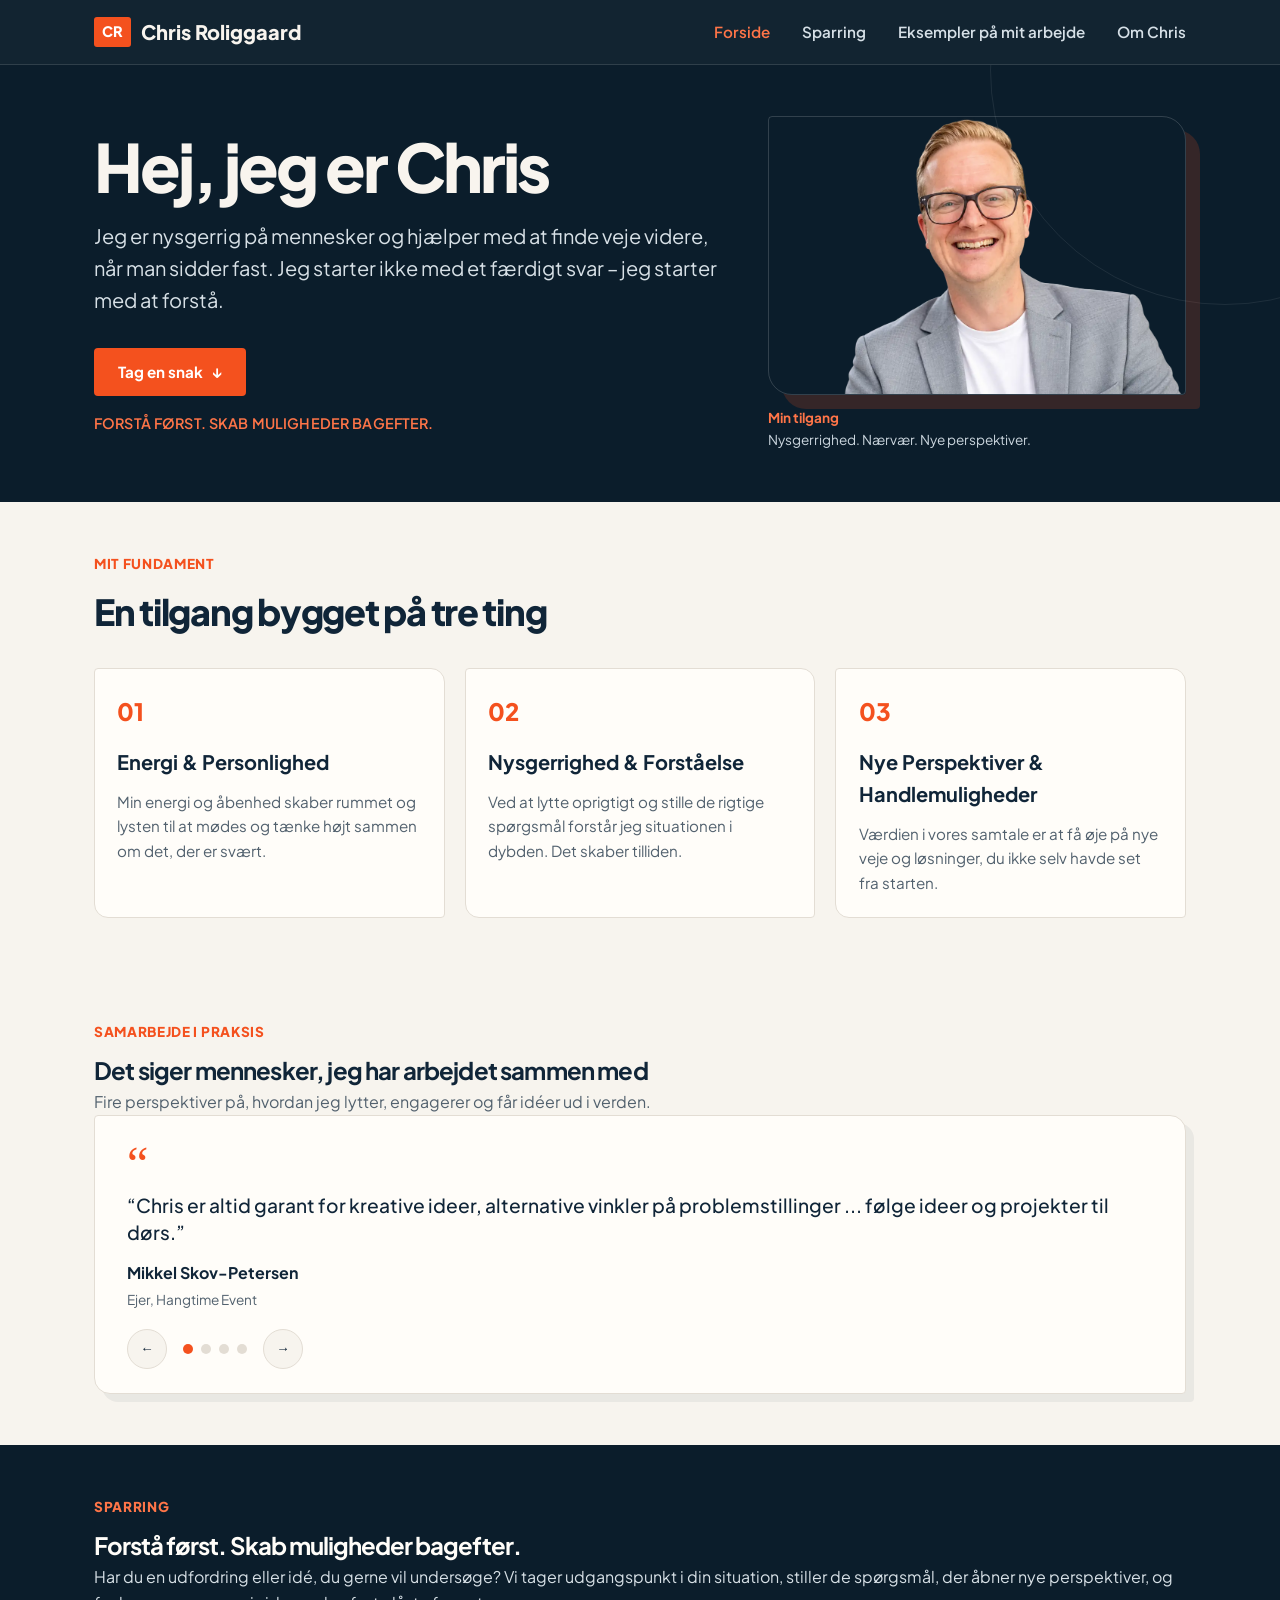
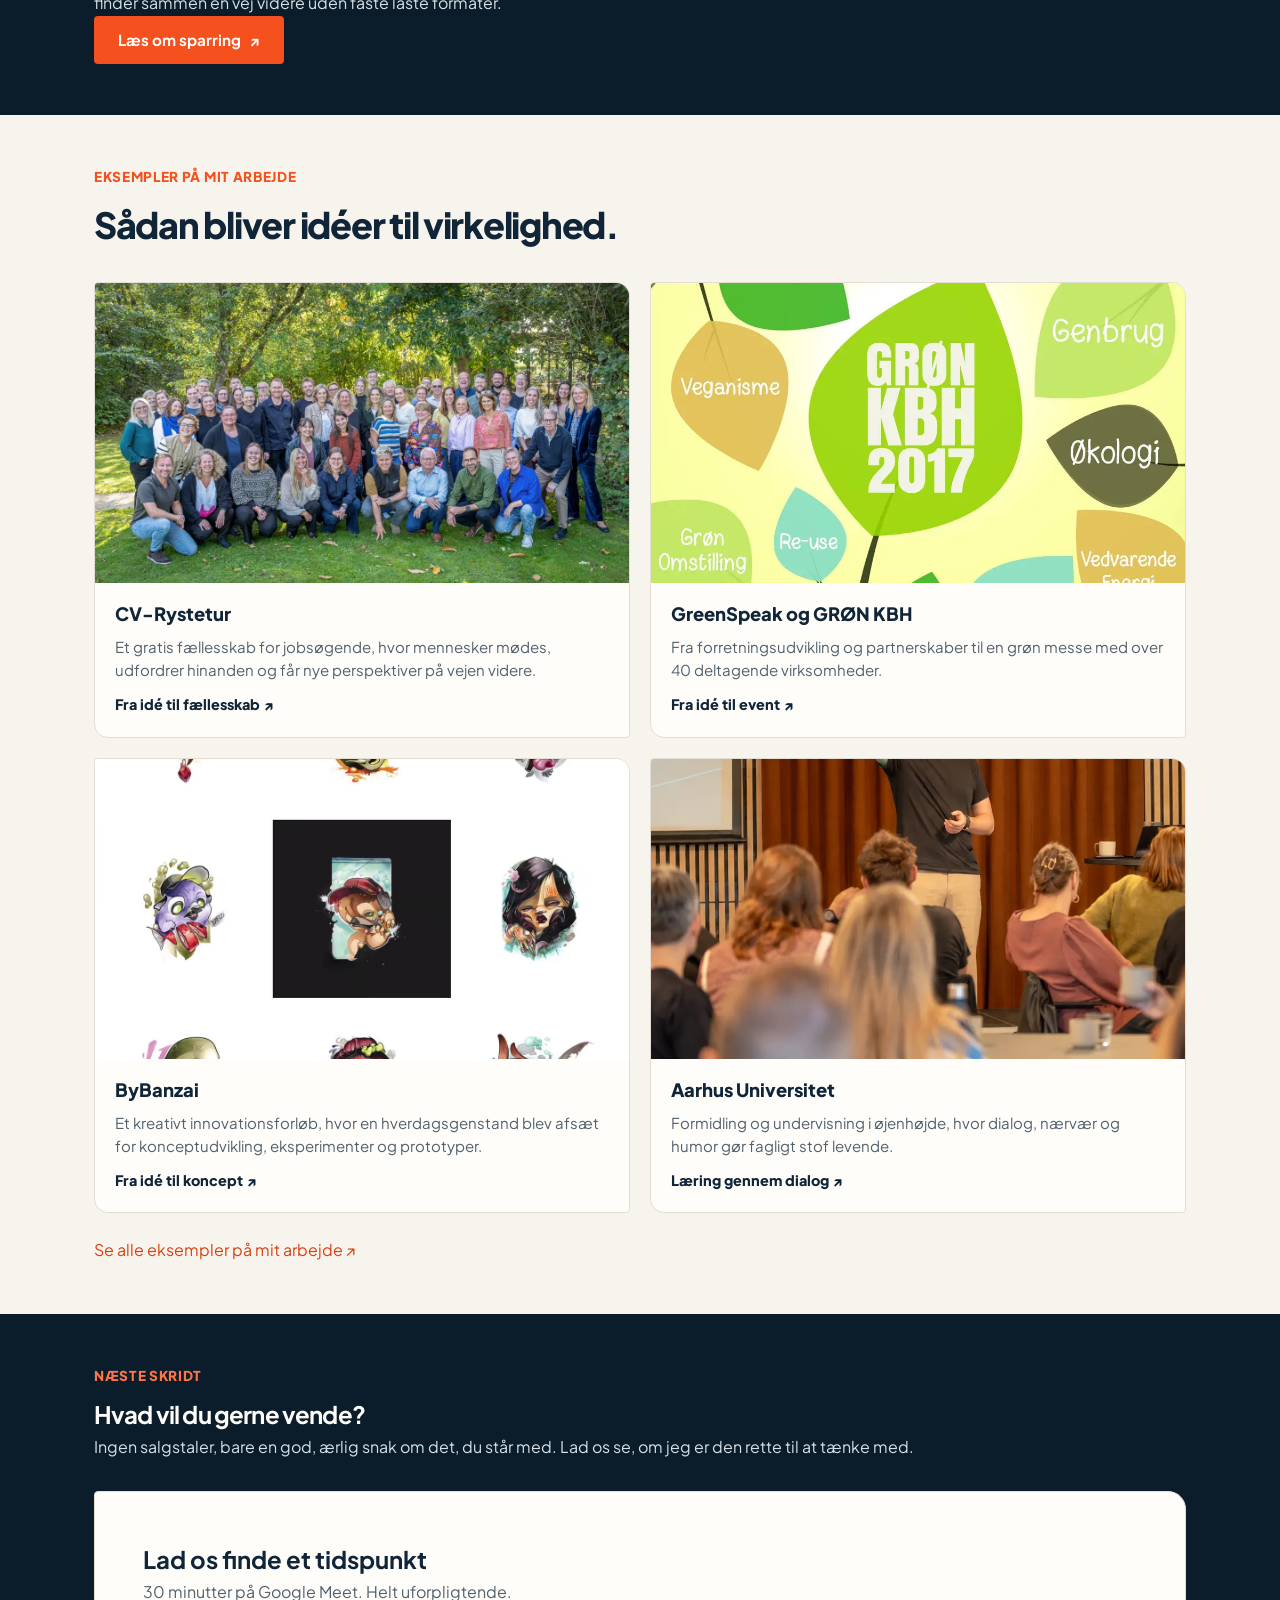
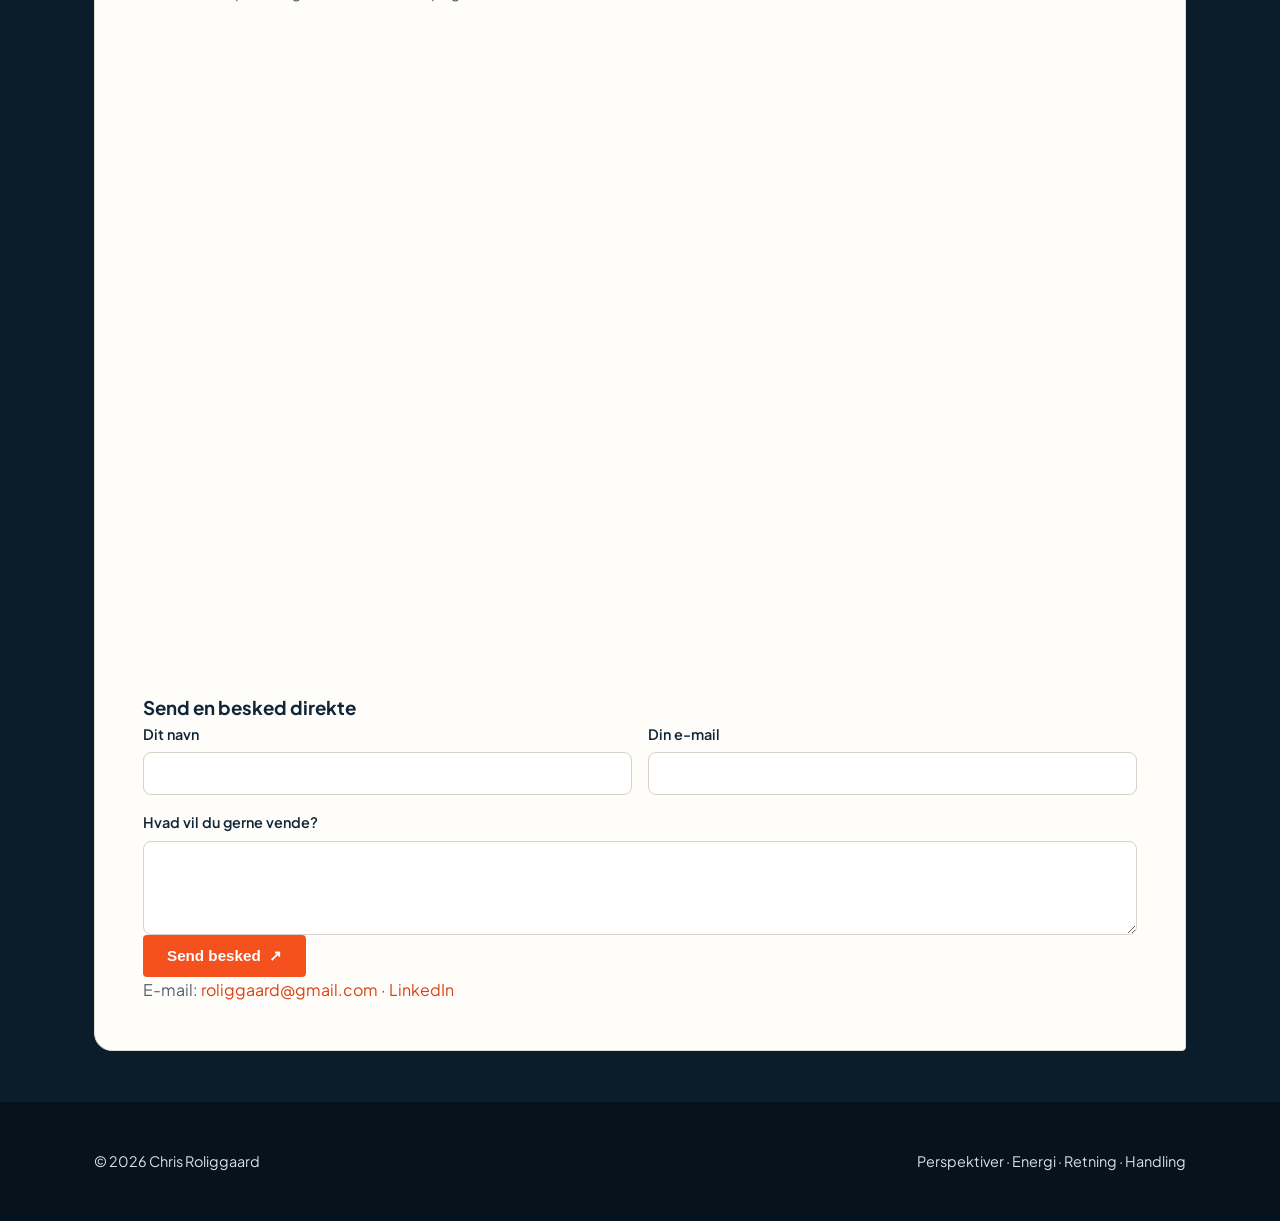
==== commit e9e5100d: "Add files via upload" ====
--- a/index.html
+++ b/index.html
@@ -23,8 +23,7 @@
   <link href="https://fonts.googleapis.com/css2?family=Plus+Jakarta+Sans:wght@400;500;600;700;800&display=swap" rel="stylesheet">
 </head>
 <body>
-  <a class="skip-link" href="#main-content">Gå til indhold</a>
-  <header class="site-header">
+<header class="site-header">
     <div class="container nav">
       <a class="brand" href="index.html" aria-label="Chris Roliggaard – forsiden"><span class="brand-mark">CR</span>Chris Roliggaard</a>
       <button class="menu-toggle" type="button" aria-expanded="false" aria-controls="site-nav" aria-label="Åbn menu"><span></span><span></span></button>
@@ -34,8 +33,7 @@
         <a href="eksempler.html">Eksempler på mit arbejde</a>
         <a href="om-chris.html">Om Chris</a>
       </nav>
-      <a class="btn btn-primary nav-cta" href="#booking">Tag en snak <span aria-hidden="true">↓</span></a>
-    </div>
+</div>
   </header>
 
   <main id="main-content">
@@ -45,8 +43,7 @@
           <h1>Hej, jeg er Chris</h1>
           <p class="hero-copy">Jeg er nysgerrig på mennesker og hjælper med at finde veje videre, når man sidder fast. Jeg starter ikke med et færdigt svar – jeg starter med at forstå.</p>
           <div class="hero-actions">
-            <a class="btn btn-primary" href="#booking">Book en uformel snak <span aria-hidden="true">↓</span></a>
-            <a class="btn btn-outline" href="#kontaktformular">Skriv direkte <span aria-hidden="true">↓</span></a>
+            <a class="btn btn-primary" href="#booking">Tag en snak <span aria-hidden="true">↓</span></a>
           </div>
           <p class="hero-note">Forstå først. Skab muligheder bagefter.</p>
         </div>
@@ -67,7 +64,7 @@
           <div class="value-card">
             <div class="value-icon">01</div>
             <h3>Energi & Personlighed</h3>
-            <p>Min energi og åbenhed skaber rummet og lysten til at mødes og tænke højt sammen om det, der sværger.</p>
+            <p>Min energi og åbenhed skaber rummet og lysten til at mødes og tænke højt sammen om det, der er svært.</p>
           </div>
           <div class="value-card">
             <div class="value-icon">02</div>
@@ -136,10 +133,38 @@
       <div class="container">
         <div class="section-heading"><div class="section-kicker">Eksempler på mit arbejde</div><h2 id="examples-title">Sådan bliver idéer til virkelighed.</h2></div>
         <div class="home-example-grid">
-          <a class="home-example-card" href="eksempler.html#cv-rystetur"><img src="cv-rystetur-faellesskab.webp" alt="Deltagerne i CV-Rystetur samlet udendørs" loading="lazy" width="600" height="400"><span>CV-Rystetur</span></a>
-          <a class="home-example-card" href="eksempler.html#greenspeak"><img src="gron-kbh-2017.webp" alt="GRØN KBH 2017 event" loading="lazy" width="600" height="400"><span>GreenSpeak og GRØN KBH</span></a>
-          <a class="home-example-card" href="eksempler.html#bybanzai"><img src="bybanzai-koncept.webp" alt="ByBanzai-konceptet" loading="lazy" width="600" height="400"><span>ByBanzai</span></a>
-          <a class="home-example-card" href="eksempler.html#aarhus-universitet"><img src="aarhus-undervisning.webp" alt="Aarhus Universitet undervisning" loading="lazy" width="600" height="400"><span>Aarhus Universitet</span></a>
+          <a class="home-example-card" href="eksempler.html#cv-rystetur">
+            <img src="cv-rystetur-faellesskab.webp" alt="Deltagerne i CV-Rystetur samlet udendørs" loading="lazy" width="600" height="400">
+            <div class="home-example-copy">
+              <span class="home-example-title">CV-Rystetur</span>
+              <p>Et gratis fællesskab for jobsøgende, hvor mennesker mødes, udfordrer hinanden og får nye perspektiver på vejen videre.</p>
+              <span class="home-example-link">Fra idé til fællesskab ↗</span>
+            </div>
+          </a>
+          <a class="home-example-card" href="eksempler.html#greenspeak">
+            <img src="gron-kbh-2017.webp" alt="GRØN KBH 2017 event" loading="lazy" width="600" height="400">
+            <div class="home-example-copy">
+              <span class="home-example-title">GreenSpeak og GRØN KBH</span>
+              <p>Fra forretningsudvikling og partnerskaber til en grøn messe med over 40 deltagende virksomheder.</p>
+              <span class="home-example-link">Fra idé til event ↗</span>
+            </div>
+          </a>
+          <a class="home-example-card" href="eksempler.html#bybanzai">
+            <img src="bybanzai-koncept.webp" alt="ByBanzai-konceptet" loading="lazy" width="600" height="400">
+            <div class="home-example-copy">
+              <span class="home-example-title">ByBanzai</span>
+              <p>Et kreativt innovationsforløb, hvor en hverdagsgenstand blev afsæt for konceptudvikling, eksperimenter og prototyper.</p>
+              <span class="home-example-link">Fra idé til koncept ↗</span>
+            </div>
+          </a>
+          <a class="home-example-card" href="eksempler.html#aarhus-universitet">
+            <img src="aarhus-undervisning.webp" alt="Aarhus Universitet undervisning" loading="lazy" width="600" height="400">
+            <div class="home-example-copy">
+              <span class="home-example-title">Aarhus Universitet</span>
+              <p>Formidling og undervisning i øjenhøjde, hvor dialog, nærvær og humor gør fagligt stof levende.</p>
+              <span class="home-example-link">Læring gennem dialog ↗</span>
+            </div>
+          </a>
         </div>
         <a class="text-link home-examples-link" href="eksempler.html">Se alle eksempler på mit arbejde <span aria-hidden="true">↗</span></a>
       </div>
--- a/styles.css
+++ b/styles.css
@@ -603,3 +603,83 @@
   .hero h1 { font-size: clamp(2.45rem, 10vw, 3.5rem); }
   .hero-photo-frame { box-shadow: 9px 9px 0 rgba(244,81,30,.18); }
 }
+
+
+/* v11.1 polish from review */
+.skip-link { display: none !important; }
+.section { padding: clamp(2.5rem, 4vw, 3.5rem) 0; }
+.hero { padding: clamp(2.5rem, 4vw, 3.5rem) 0; }
+.section-heading { margin-bottom: 1.75rem; }
+.value-grid, .home-example-grid, .case-grid { gap: 1.25rem; }
+.value-card { padding: 1.4rem; }
+.testimonial-card {
+  padding: 1.5rem 2rem;
+  border-radius: 4px 16px 4px 16px;
+}
+.testimonial-card-top { margin-bottom: .25rem; }
+.testimonial-mark { font-size: 3rem; }
+.testimonial-slide blockquote {
+  font-size: clamp(1.05rem, 1.5vw, 1.25rem);
+  margin-bottom: .8rem;
+  line-height: 1.45;
+}
+.testimonial-controls { margin-top: 1.1rem; }
+.testimonial-slide figcaption strong { font-size: 1rem; }
+.testimonial-slide figcaption span { font-size: .85rem; }
+
+/* Homepage project cards: image, title and description all visible */
+.home-example-card {
+  text-align: left;
+  min-width: 0;
+}
+.home-example-card > img {
+  width: 100%;
+  aspect-ratio: 16 / 9;
+  object-fit: cover;
+}
+.home-example-copy {
+  padding: 1.2rem 1.25rem 1.25rem;
+  display: flex;
+  flex-direction: column;
+  align-items: flex-start;
+  gap: .55rem;
+}
+.home-example-title {
+  color: #102538;
+  font-size: 1.15rem;
+  line-height: 1.3;
+  font-weight: 800;
+}
+.home-example-copy p {
+  color: #52616e;
+  font-size: .94rem;
+  line-height: 1.55;
+}
+.home-example-link {
+  color: #d94112;
+  font-size: .9rem;
+  font-weight: 800;
+  margin-top: .2rem;
+}
+.home-example-card:hover .home-example-link { text-decoration: underline; }
+.home-examples-link { display: inline-block; margin-top: 1.5rem; }
+
+/* Only one hero action: a clear, consistent invitation */
+.hero-actions { margin-bottom: 1rem; }
+.hero-actions .btn { min-width: 0; }
+.nav-cta { display: none !important; }
+
+/* Avoid overly large gaps between the sections visible on the homepage */
+.value-prop-section, .testimonials, .home-examples, .home-about, .contact {
+  padding-top: clamp(2.5rem, 4vw, 3.5rem);
+  padding-bottom: clamp(2.5rem, 4vw, 3.5rem);
+}
+.home-example-card, .value-card {
+  border-radius: 4px 14px 4px 14px;
+}
+@media (max-width: 700px) {
+  .section { padding: 2.5rem 0; }
+  .testimonial-card { padding: 1.25rem; }
+  .home-example-grid, .case-grid { gap: 1rem; }
+  .home-example-copy { padding: 1rem; }
+}
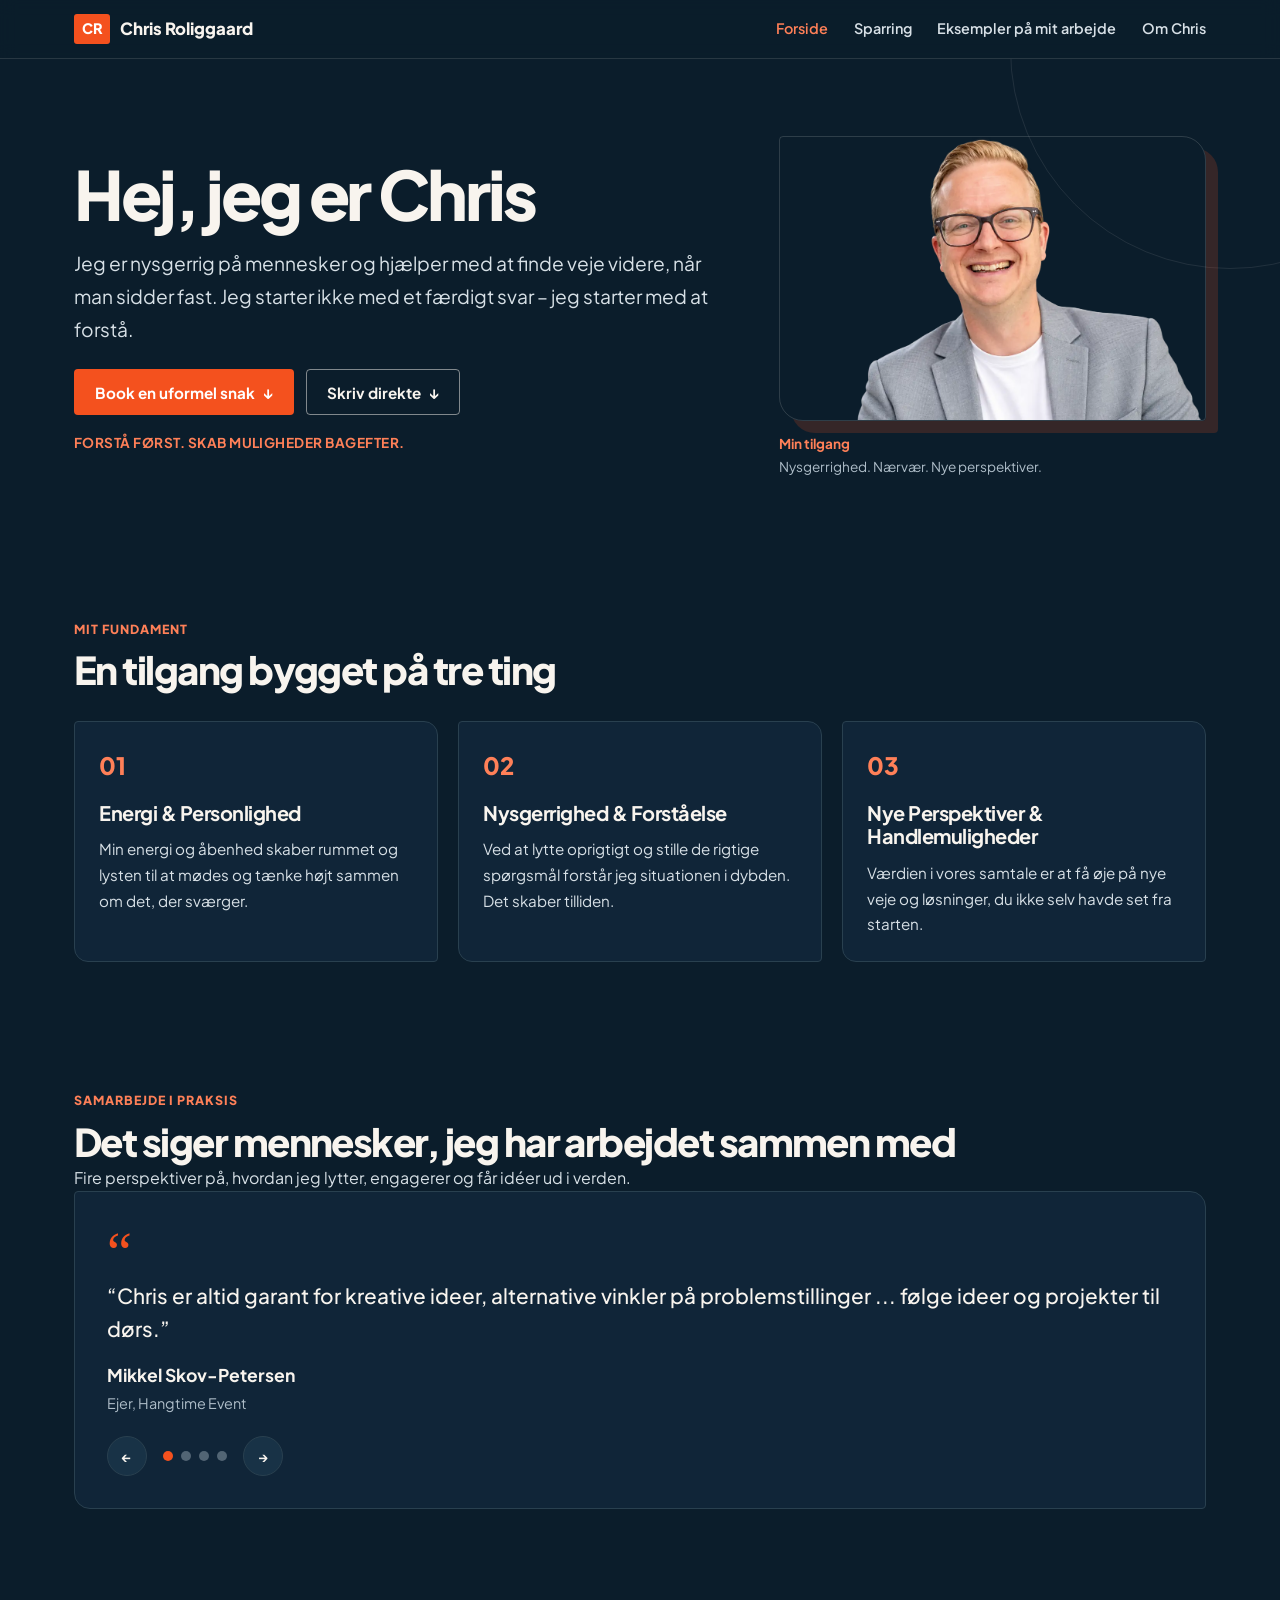
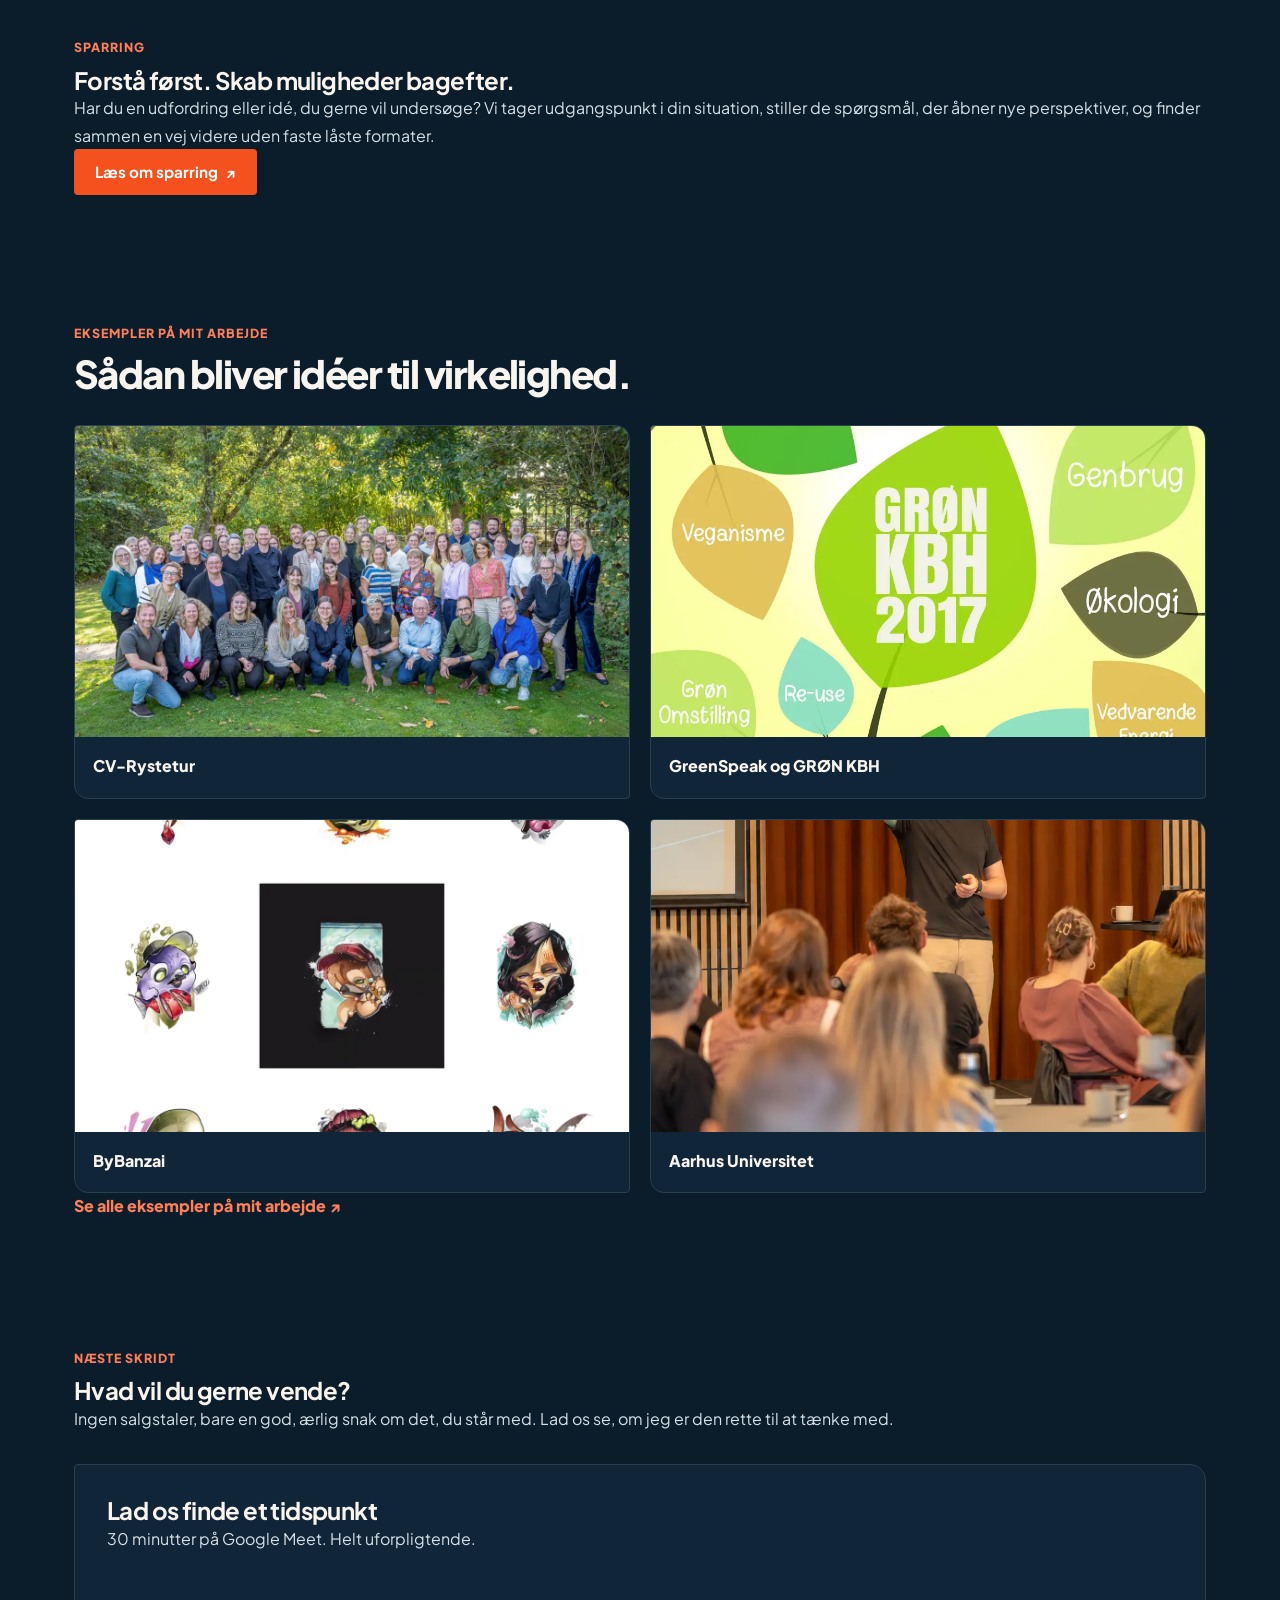
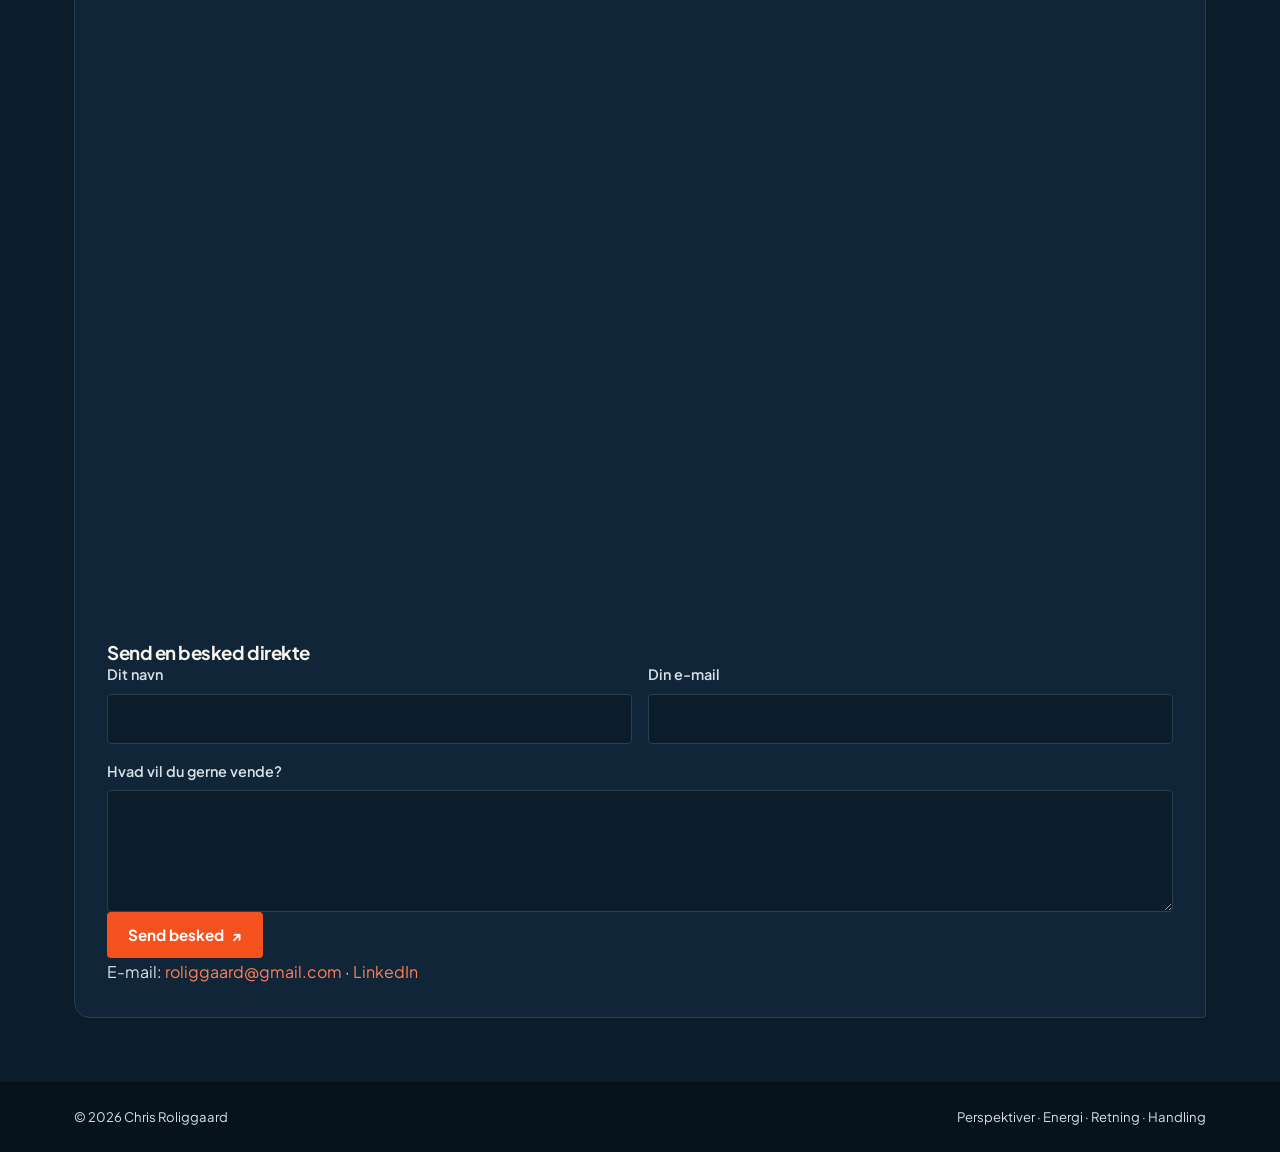
==== commit faf12d61: "Add files via upload" ====
--- a/index.html
+++ b/index.html
@@ -17,13 +17,14 @@
   <meta property="og:image:width" content="1200">
   <meta property="og:image:height" content="627">
   <meta name="twitter:card" content="summary_large_image">
-  <link rel="stylesheet" href="styles.css?v=11.0">
+  <link rel="stylesheet" href="styles.css?v=12.0">
   <link rel="preconnect" href="https://fonts.googleapis.com">
   <link rel="preconnect" href="https://fonts.gstatic.com" crossorigin>
   <link href="https://fonts.googleapis.com/css2?family=Plus+Jakarta+Sans:wght@400;500;600;700;800&display=swap" rel="stylesheet">
 </head>
 <body>
-<header class="site-header">
+  <a class="skip-link" href="#main-content">Gå til indhold</a>
+  <header class="site-header">
     <div class="container nav">
       <a class="brand" href="index.html" aria-label="Chris Roliggaard – forsiden"><span class="brand-mark">CR</span>Chris Roliggaard</a>
       <button class="menu-toggle" type="button" aria-expanded="false" aria-controls="site-nav" aria-label="Åbn menu"><span></span><span></span></button>
@@ -33,7 +34,8 @@
         <a href="eksempler.html">Eksempler på mit arbejde</a>
         <a href="om-chris.html">Om Chris</a>
       </nav>
-</div>
+      <a class="btn btn-primary nav-cta" href="#booking">Tag en snak <span aria-hidden="true">↓</span></a>
+    </div>
   </header>
 
   <main id="main-content">
@@ -43,7 +45,8 @@
           <h1>Hej, jeg er Chris</h1>
           <p class="hero-copy">Jeg er nysgerrig på mennesker og hjælper med at finde veje videre, når man sidder fast. Jeg starter ikke med et færdigt svar – jeg starter med at forstå.</p>
           <div class="hero-actions">
-            <a class="btn btn-primary" href="#booking">Tag en snak <span aria-hidden="true">↓</span></a>
+            <a class="btn btn-primary" href="#booking">Book en uformel snak <span aria-hidden="true">↓</span></a>
+            <a class="btn btn-outline" href="#kontaktformular">Skriv direkte <span aria-hidden="true">↓</span></a>
           </div>
           <p class="hero-note">Forstå først. Skab muligheder bagefter.</p>
         </div>
@@ -64,7 +67,7 @@
           <div class="value-card">
             <div class="value-icon">01</div>
             <h3>Energi & Personlighed</h3>
-            <p>Min energi og åbenhed skaber rummet og lysten til at mødes og tænke højt sammen om det, der er svært.</p>
+            <p>Min energi og åbenhed skaber rummet og lysten til at mødes og tænke højt sammen om det, der sværger.</p>
           </div>
           <div class="value-card">
             <div class="value-icon">02</div>
@@ -133,38 +136,10 @@
       <div class="container">
         <div class="section-heading"><div class="section-kicker">Eksempler på mit arbejde</div><h2 id="examples-title">Sådan bliver idéer til virkelighed.</h2></div>
         <div class="home-example-grid">
-          <a class="home-example-card" href="eksempler.html#cv-rystetur">
-            <img src="cv-rystetur-faellesskab.webp" alt="Deltagerne i CV-Rystetur samlet udendørs" loading="lazy" width="600" height="400">
-            <div class="home-example-copy">
-              <span class="home-example-title">CV-Rystetur</span>
-              <p>Et gratis fællesskab for jobsøgende, hvor mennesker mødes, udfordrer hinanden og får nye perspektiver på vejen videre.</p>
-              <span class="home-example-link">Fra idé til fællesskab ↗</span>
-            </div>
-          </a>
-          <a class="home-example-card" href="eksempler.html#greenspeak">
-            <img src="gron-kbh-2017.webp" alt="GRØN KBH 2017 event" loading="lazy" width="600" height="400">
-            <div class="home-example-copy">
-              <span class="home-example-title">GreenSpeak og GRØN KBH</span>
-              <p>Fra forretningsudvikling og partnerskaber til en grøn messe med over 40 deltagende virksomheder.</p>
-              <span class="home-example-link">Fra idé til event ↗</span>
-            </div>
-          </a>
-          <a class="home-example-card" href="eksempler.html#bybanzai">
-            <img src="bybanzai-koncept.webp" alt="ByBanzai-konceptet" loading="lazy" width="600" height="400">
-            <div class="home-example-copy">
-              <span class="home-example-title">ByBanzai</span>
-              <p>Et kreativt innovationsforløb, hvor en hverdagsgenstand blev afsæt for konceptudvikling, eksperimenter og prototyper.</p>
-              <span class="home-example-link">Fra idé til koncept ↗</span>
-            </div>
-          </a>
-          <a class="home-example-card" href="eksempler.html#aarhus-universitet">
-            <img src="aarhus-undervisning.webp" alt="Aarhus Universitet undervisning" loading="lazy" width="600" height="400">
-            <div class="home-example-copy">
-              <span class="home-example-title">Aarhus Universitet</span>
-              <p>Formidling og undervisning i øjenhøjde, hvor dialog, nærvær og humor gør fagligt stof levende.</p>
-              <span class="home-example-link">Læring gennem dialog ↗</span>
-            </div>
-          </a>
+          <a class="home-example-card" href="eksempler.html#cv-rystetur"><img src="cv-rystetur-faellesskab.webp" alt="Deltagerne i CV-Rystetur samlet udendørs" loading="lazy" width="600" height="400"><span>CV-Rystetur</span></a>
+          <a class="home-example-card" href="eksempler.html#greenspeak"><img src="gron-kbh-2017.webp" alt="GRØN KBH 2017 event" loading="lazy" width="600" height="400"><span>GreenSpeak og GRØN KBH</span></a>
+          <a class="home-example-card" href="eksempler.html#bybanzai"><img src="bybanzai-koncept.webp" alt="ByBanzai-konceptet" loading="lazy" width="600" height="400"><span>ByBanzai</span></a>
+          <a class="home-example-card" href="eksempler.html#aarhus-universitet"><img src="aarhus-undervisning.webp" alt="Aarhus Universitet undervisning" loading="lazy" width="600" height="400"><span>Aarhus Universitet</span></a>
         </div>
         <a class="text-link home-examples-link" href="eksempler.html">Se alle eksempler på mit arbejde <span aria-hidden="true">↗</span></a>
       </div>
--- a/styles.css
+++ b/styles.css
@@ -1,15 +1,15 @@
 /* GLOBAL & RESET */
 :root {
-  --bg-primary: #f7f4ee;
-  --bg-secondary: #fffdf9;
-  --bg-blue: #0b1d2b;
-  --text-main: #102538;
-  --text-muted: #52616e;
+  --bg-primary: #0b1d2b;
+  --bg-secondary: #102538;
+  --bg-blue: #102538;
+  --text-main: #f8f4ee;
+  --text-muted: #cbd6de;
   --accent-color: #f4511e;
   --accent-hover: #d94112;
-  --border-color: #e3ddd4;
+  --border-color: #29404f;
   --font-family: 'Plus Jakarta Sans', system-ui, -apple-system, sans-serif;
-  --max-width: 1140px;
+  --max-width: 1180px;
 }
 
 *, *::before, *::after {
@@ -454,232 +454,348 @@
 }
 
 
-/* =========================================================
-   V11 DESIGN SYSTEM
-   LinkedIn banner + presentation: deep navy, vivid orange,
-   warm light sections, authentic photography.
-   ========================================================= */
+/* ==========================================================
+   V12 — unified visual system
+   Typeface: Plus Jakarta Sans throughout
+   Palette: navy / orange / warm white
+   ========================================================== */
 :root {
-  --font-family: 'Plus Jakarta Sans', system-ui, -apple-system, sans-serif;
-}
-body { background: var(--bg-primary); color: var(--text-main); }
+  --navy: #0b1d2b;
+  --navy-raised: #102538;
+  --navy-border: #29404f;
+  --orange: #f4511e;
+  --orange-hover: #d94112;
+  --warm-white: #f8f4ee;
+  --body-copy: #d7e0e6;
+  --muted-copy: #aebdc8;
+  --font-family: 'Plus Jakarta Sans', system-ui, -apple-system, BlinkMacSystemFont, 'Segoe UI', sans-serif;
+  --max-width: 1180px;
+}
+
+html { scroll-behavior: smooth; }
+body, button, input, textarea, select {
+  font-family: var(--font-family);
+}
+body {
+  background: var(--navy);
+  color: var(--warm-white);
+  line-height: 1.65;
+  font-size: 16px;
+}
+p { line-height: 1.7; }
+h1, h2, h3, h4, h5, h6 {
+  color: var(--warm-white);
+  line-height: 1.16;
+  letter-spacing: -.025em;
+}
+a { transition: color .18s ease, background-color .18s ease, border-color .18s ease; }
+img { max-width: 100%; }
+.container { max-width: var(--max-width); }
+
+/* Header is the same on every page */
 .site-header {
-  background: rgba(11, 29, 43, .97);
-  color: #f8f4ee;
-  border-bottom: 1px solid rgba(255,255,255,.12);
-}
-.brand, .nav-cta { color: #f8f4ee; }
-.brand-mark { background: var(--accent-color); color: #fff; border-radius: 3px; }
-.nav-links a { color: #d6e0e7; }
-.nav-links a:hover, .nav-links a[aria-current="page"] { color: #ff7548; }
-.menu-toggle span { background: #f8f4ee; }
-.btn { border-radius: 4px; }
-.btn-primary { background: var(--accent-color); color: #fff; }
-.btn-primary:hover { background: var(--accent-hover); }
-.btn-outline { border-radius: 4px; }
-.text-link { color: var(--accent-hover); }
-.text-link:hover { color: #a72d0b; }
-.section-kicker { color: var(--accent-color); }
-
-/* Dark hero */
+  background: rgba(11,29,43,.97);
+  color: var(--warm-white);
+  border-bottom: 1px solid rgba(248,244,238,.12);
+  padding: .85rem 0;
+}
+.brand { color: var(--warm-white); font-size: 1.05rem; white-space: nowrap; }
+.brand-mark {
+  background: var(--orange);
+  color: #fff;
+  border-radius: 3px;
+  padding: .22rem .48rem;
+}
+.nav-links { gap: clamp(.9rem, 2vw, 1.8rem); }
+.nav-links a {
+  color: #d7e0e6;
+  font-size: .9rem;
+}
+.nav-links a:hover, .nav-links a[aria-current="page"] { color: #ff8058; }
+.menu-toggle span { background: var(--warm-white); }
+
+/* Buttons: one recognizable treatment across the site */
+.btn {
+  display: inline-flex;
+  align-items: center;
+  justify-content: center;
+  gap: .45rem;
+  padding: .78rem 1.25rem;
+  border-radius: 4px;
+  font: 700 .95rem/1.25 var(--font-family);
+  border: 1px solid transparent;
+  text-align: center;
+}
+.btn-primary { background: var(--orange); color: #fff; }
+.btn-primary:hover { background: var(--orange-hover); color: #fff; transform: translateY(-1px); }
+.btn-outline {
+  background: transparent;
+  color: var(--warm-white);
+  border: 1px solid rgba(248,244,238,.5);
+}
+.btn-outline:hover { background: var(--warm-white); color: var(--navy); }
+
+/* Keep the skip link accessible, but not visible in the page header */
+.skip-link {
+  position: absolute;
+  left: 1rem;
+  top: -100px;
+  z-index: 1000;
+  padding: .75rem 1rem;
+  background: var(--orange);
+  color: white;
+}
+.skip-link:focus { top: 1rem; }
+
+/* Homepage hero */
 .hero {
-  background: #0b1d2b;
-  color: #f8f4ee;
-  padding: clamp(3.5rem, 7vw, 5.5rem) 0;
+  background: var(--navy);
+  color: var(--warm-white);
+  padding: clamp(3.5rem, 6vw, 5.25rem) 0;
   position: relative;
   overflow: hidden;
 }
 .hero::after {
   content: "";
   position: absolute;
-  width: 470px;
-  height: 470px;
-  border: 1px solid rgba(255,255,255,.08);
+  width: 440px;
+  height: 440px;
+  right: -170px;
+  top: -230px;
+  border: 1px solid rgba(248,244,238,.09);
   border-radius: 50%;
-  right: -180px;
-  top: -230px;
   pointer-events: none;
 }
-.hero-grid { position: relative; z-index: 1; }
+.hero-grid { position: relative; z-index: 1; gap: clamp(2rem, 5vw, 4rem); }
 .hero h1 {
-  font-size: clamp(2.8rem, 5.2vw, 4.5rem);
+  font-size: clamp(2.75rem, 5.3vw, 4.5rem);
+  font-weight: 800;
+  line-height: 1.04;
   letter-spacing: -.045em;
-  line-height: 1.04;
-}
-.hero-copy { color: #d7e0e6; max-width: 680px; }
-.hero-benefits li { color: #f8f4ee; }
-.hero-benefits strong { color: #f8f4ee; }
-.hero-note { color: #ff7548; letter-spacing: .01em; }
+  margin-bottom: 1.1rem;
+}
+.hero-copy {
+  color: var(--body-copy);
+  font-size: clamp(1.05rem, 1.5vw, 1.2rem);
+  margin-bottom: 1.5rem;
+}
+.hero-benefits { color: var(--body-copy); }
+.hero-benefits strong { color: var(--warm-white); }
+.hero-actions { gap: .75rem; margin-bottom: 1rem; }
+.hero-note {
+  color: #ff8058;
+  font-size: .85rem;
+  font-weight: 700;
+  letter-spacing: .035em;
+}
 .hero-photo-frame {
   border-radius: 4px 24px 4px 24px;
-  border: 1px solid rgba(255,255,255,.16);
-  box-shadow: 14px 14px 0 rgba(244,81,30,.18);
-}
-.photo-caption { color: #cbd6de; }
-.photo-caption span { color: #ff7548; }
-
-/* Light sections for breathing room */
-.testimonials, .section-white, .home-examples {
-  background: #f7f4ee;
-  color: #102538;
-}
-.section-intro, .home-about p { color: #52616e; }
-.testimonials-heading h2, .section-heading h2, .home-about h2 {
-  color: #102538;
-  letter-spacing: -.035em;
-}
+  overflow: hidden;
+  border: 1px solid rgba(248,244,238,.15);
+  box-shadow: 12px 12px 0 rgba(244,81,30,.18);
+}
+.photo-caption { color: var(--muted-copy); }
+.photo-caption span { color: #ff8058; }
+
+/* Shared section rhythm: compact and consistent */
+.section { padding: clamp(2.8rem, 5vw, 4.25rem) 0; }
+.section-white, .section-blue, .testimonials, .home-examples, .home-about, .contact {
+  background: var(--navy);
+  color: var(--warm-white);
+}
+.section-heading { margin-bottom: 1.75rem; }
+.section-heading h2, .testimonials-heading h2, .home-about h2 {
+  font-size: clamp(1.8rem, 3vw, 2.5rem);
+  color: var(--warm-white);
+  font-weight: 800;
+  letter-spacing: -.04em;
+}
+.section-kicker, .eyebrow {
+  color: #ff8058;
+  font-size: .78rem;
+  font-weight: 800;
+  text-transform: uppercase;
+  letter-spacing: .08em;
+  margin-bottom: .55rem;
+}
+.section-intro { color: var(--body-copy); max-width: 760px; }
+
+/* Value cards and all cards use the same dark raised surface */
+.value-grid { gap: 1.25rem; }
+.value-card, .case-card, .home-example-card {
+  background: var(--navy-raised);
+  color: var(--warm-white);
+  border: 1px solid var(--navy-border);
+  border-radius: 4px 14px 4px 14px;
+  overflow: hidden;
+}
+.value-card { padding: 1.5rem; }
+.value-icon, .case-meta { color: #ff8058; }
+.value-card h3, .case-card h2, .case-card h3 { color: var(--warm-white); }
+.value-card p, .case-card p { color: var(--body-copy); }
+.highlight-box {
+  background: #142c3e;
+  border: 1px solid var(--navy-border);
+  color: var(--warm-white);
+  border-radius: 4px 12px 4px 12px;
+  padding: 1.25rem 1.5rem;
+  margin: 1.5rem 0;
+}
+.highlight-box h3 { color: var(--warm-white); margin-bottom: .5rem; }
+.highlight-box p, .highlight-box li { color: var(--body-copy); }
+
+/* Testimonials — compact and readable */
 .testimonial-card {
-  background: #fffdf9;
-  color: #102538;
-  border: 1px solid #e3ddd4;
-  border-radius: 4px 18px 4px 18px;
-  box-shadow: 8px 8px 0 rgba(11,29,43,.055);
-}
-.testimonial-mark { color: var(--accent-color); }
-.testimonial-slide blockquote { color: #102538; line-height: 1.55; }
-.testimonial-slide figcaption strong { color: #102538; }
-.testimonial-slide figcaption span { color: #52616e; }
-.carousel-arrow { background: #f7f4ee; color: #102538; }
-.carousel-dots button[aria-current="true"] { background: var(--accent-color); }
-
-/* Dark editorial feature section */
-.section-blue {
-  background: #0b1d2b;
-  color: #f8f4ee;
-  position: relative;
-  overflow: hidden;
-}
-.section-blue h2 { color: #fffdf9; letter-spacing: -.04em; }
-.section-blue p { color: #d7e0e6; }
-.section-blue .section-kicker { color: #ff7548; }
-.section-blue .btn-primary { background: var(--accent-color); }
-
-/* Cards */
-.home-example-card, .case-card, .value-card {
-  background: #fffdf9;
-  color: #102538;
-  border: 1px solid #e3ddd4;
+  background: var(--navy-raised);
+  color: var(--warm-white);
+  border: 1px solid var(--navy-border);
   border-radius: 4px 16px 4px 16px;
-  transition: transform .2s ease, box-shadow .2s ease;
-}
-.home-example-card:hover, .case-card:hover, .value-card:hover {
-  transform: translateY(-3px);
-  box-shadow: 8px 8px 0 rgba(11,29,43,.07);
-}
-.home-example-card span { color: #102538; }
-.home-about { background: #fffdf9; }
-.home-about h2 { color: #102538; }
-
-/* Contact: navy finish, readable light booking card */
-.contact {
-  background: #0b1d2b;
-  color: #f8f4ee;
-}
-.contact .section-kicker { color: #ff7548; }
-.home-final-cta h2 { color: #fffdf9; letter-spacing: -.035em; }
-.home-final-cta p { color: #d7e0e6; }
-.contact .btn-outline { color: #f8f4ee; border-color: rgba(248,244,238,.55); }
-.booking-widget {
-  background: #fffdf9;
-  color: #102538;
-  border: 1px solid #e3ddd4;
-  border-radius: 4px 18px 4px 18px;
-}
-.booking-widget-heading p, .contact-detail { color: #52616e; }
-.booking-widget a:not(.btn) { color: #d94112; }
-.contact-form input, .contact-form textarea {
-  border-color: #d8d1c7;
-  background: #fff;
-}
-.site-footer { background: #06131d; color: #d7e0e6; }
-.mobile-cta .btn { box-shadow: 0 5px 18px rgba(11,29,43,.22); }
-
-/* Mobile menu must retain contrast */
-@media (max-width: 900px) {
-  .nav-links { background: #0b1d2b; border-bottom: 1px solid rgba(255,255,255,.15); }
-  .nav-links a { color: #d6e0e7; }
-  .nav-links a:hover, .nav-links a[aria-current="page"] { color: #ff7548; }
-  .hero { padding: 3.5rem 0; }
-  .hero h1 { font-size: clamp(2.45rem, 10vw, 3.5rem); }
-  .hero-photo-frame { box-shadow: 9px 9px 0 rgba(244,81,30,.18); }
-}
-
-
-/* v11.1 polish from review */
-.skip-link { display: none !important; }
-.section { padding: clamp(2.5rem, 4vw, 3.5rem) 0; }
-.hero { padding: clamp(2.5rem, 4vw, 3.5rem) 0; }
-.section-heading { margin-bottom: 1.75rem; }
-.value-grid, .home-example-grid, .case-grid { gap: 1.25rem; }
-.value-card { padding: 1.4rem; }
-.testimonial-card {
-  padding: 1.5rem 2rem;
-  border-radius: 4px 16px 4px 16px;
-}
-.testimonial-card-top { margin-bottom: .25rem; }
-.testimonial-mark { font-size: 3rem; }
+  padding: clamp(1.25rem, 3vw, 2rem);
+}
+.testimonial-mark { color: var(--orange); font-size: 3.5rem; }
 .testimonial-slide blockquote {
-  font-size: clamp(1.05rem, 1.5vw, 1.25rem);
-  margin-bottom: .8rem;
-  line-height: 1.45;
-}
-.testimonial-controls { margin-top: 1.1rem; }
-.testimonial-slide figcaption strong { font-size: 1rem; }
-.testimonial-slide figcaption span { font-size: .85rem; }
-
-/* Homepage project cards: image, title and description all visible */
-.home-example-card {
-  text-align: left;
-  min-width: 0;
-}
-.home-example-card > img {
+  color: var(--warm-white);
+  font-size: clamp(1.05rem, 1.8vw, 1.3rem);
+  line-height: 1.55;
+  font-weight: 500;
+  margin-bottom: 1rem;
+}
+.testimonial-slide figcaption strong { color: var(--warm-white); }
+.testimonial-slide figcaption span { color: var(--muted-copy); }
+.testimonial-controls { margin-top: 1.25rem; }
+.carousel-arrow {
+  background: #183246;
+  color: var(--warm-white);
+  border: 1px solid var(--navy-border);
+}
+.carousel-dots .dot { background: #526574; }
+.carousel-dots .dot.active { background: var(--orange); }
+
+/* Example cards: image, metadata, title and description stay together */
+.home-example-grid, .case-grid { gap: 1.25rem; }
+.home-example-card { display: flex; flex-direction: column; }
+.home-example-card > img, .home-example-card picture img {
   width: 100%;
   aspect-ratio: 16 / 9;
   object-fit: cover;
 }
-.home-example-copy {
-  padding: 1.2rem 1.25rem 1.25rem;
-  display: flex;
-  flex-direction: column;
-  align-items: flex-start;
-  gap: .55rem;
-}
-.home-example-title {
-  color: #102538;
-  font-size: 1.15rem;
-  line-height: 1.3;
-  font-weight: 800;
-}
-.home-example-copy p {
-  color: #52616e;
-  font-size: .94rem;
-  line-height: 1.55;
-}
-.home-example-link {
-  color: #d94112;
-  font-size: .9rem;
-  font-weight: 800;
-  margin-top: .2rem;
-}
-.home-example-card:hover .home-example-link { text-decoration: underline; }
-.home-examples-link { display: inline-block; margin-top: 1.5rem; }
-
-/* Only one hero action: a clear, consistent invitation */
-.hero-actions { margin-bottom: 1rem; }
-.hero-actions .btn { min-width: 0; }
+.home-example-card > span {
+  display: block;
+  padding: 1rem 1.15rem 1.15rem;
+  color: var(--warm-white);
+  font-weight: 800;
+}
+.home-example-card:hover, .case-card:hover, .value-card:hover {
+  border-color: #536b7a;
+}
+.home-examples-link, .text-link { color: #ff8058; font-weight: 800; }
+.home-examples-link:hover, .text-link:hover { color: #ffb199; }
+.case-card { padding: clamp(1.25rem, 2.5vw, 1.8rem); }
+.case-card-image { width: 100%; border-radius: 4px; margin-bottom: 1.1rem; }
+.case-label { color: #ff8058; font-size: .85rem; margin-top: 1rem; }
+.case-feature {
+  display: grid;
+  grid-template-columns: minmax(0, 1fr) minmax(300px, .9fr);
+  align-items: center;
+  gap: clamp(1.5rem, 4vw, 3rem);
+}
+.case-presentation img { width: 100%; border-radius: 4px 16px 4px 16px; }
+.case-presentation figcaption { color: var(--muted-copy); font-size: .8rem; margin-top: .5rem; }
+.case-action-buttons { display: flex; flex-wrap: wrap; gap: .75rem; margin-top: 1.25rem; }
+
+/* Interior page headings are all the same size and colour */
+.page-hero {
+  background: var(--navy);
+  color: var(--warm-white);
+  padding: clamp(2.5rem, 4vw, 3.5rem) 0 1.5rem;
+}
+.page-hero h1 {
+  font-size: clamp(2.1rem, 4vw, 3.3rem);
+  font-weight: 800;
+  letter-spacing: -.04em;
+  margin: .2rem 0 .8rem;
+}
+.page-hero .hero-copy { max-width: 760px; margin-bottom: 0; }
+.content-narrow { max-width: 820px; }
+main > .section-white, main > .section-blue { background: var(--navy); }
+main > section { color: var(--warm-white); }
+main > section p, main > section li { color: var(--body-copy); }
+main > section h2, main > section h3 { color: var(--warm-white); }
+
+/* About page photo */
+.profile-image-wrapper img {
+  width: 100%;
+  max-height: 450px;
+  object-fit: cover;
+  border-radius: 4px 16px 4px 16px;
+}
+
+/* Contact and booking card */
+.contact { background: var(--navy); }
+.home-final-cta h2 { color: var(--warm-white); }
+.home-final-cta p { color: var(--body-copy); }
+.booking-widget {
+  background: var(--navy-raised);
+  color: var(--warm-white);
+  border: 1px solid var(--navy-border);
+  border-radius: 4px 16px 4px 16px;
+  padding: clamp(1.25rem, 3vw, 2rem);
+}
+.booking-widget h2, .booking-widget h3 { color: var(--warm-white); }
+.booking-widget p, .booking-widget label, .contact-detail { color: var(--body-copy); }
+.booking-widget a:not(.btn) { color: #ff8058; }
+.contact-form input, .contact-form textarea {
+  background: #0b1d2b;
+  color: var(--warm-white);
+  border: 1px solid var(--navy-border);
+  border-radius: 4px;
+  font: 400 1rem/1.5 var(--font-family);
+}
+.contact-form input:focus, .contact-form textarea:focus {
+  outline: 2px solid var(--orange);
+  outline-offset: 1px;
+}
+.site-footer {
+  background: #06131d;
+  color: #d7e0e6;
+  padding: 1.5rem 0;
+  font-size: .82rem;
+}
+.footer-inner { gap: 1rem; }
+.footer-inner p { color: #d7e0e6; }
+
+/* Navigation CTA hidden so the homepage has one primary action */
 .nav-cta { display: none !important; }
 
-/* Avoid overly large gaps between the sections visible on the homepage */
-.value-prop-section, .testimonials, .home-examples, .home-about, .contact {
-  padding-top: clamp(2.5rem, 4vw, 3.5rem);
-  padding-bottom: clamp(2.5rem, 4vw, 3.5rem);
-}
-.home-example-card, .value-card {
-  border-radius: 4px 14px 4px 14px;
-}
-@media (max-width: 700px) {
+/* Mobile: retain same type, contrast and spacing */
+@media (max-width: 900px) {
+  .hero-grid, .value-grid, .home-example-grid, .case-grid { grid-template-columns: 1fr; }
+  .case-feature { grid-template-columns: 1fr; }
+  .hero h1 { font-size: clamp(2.4rem, 9vw, 3.3rem); }
+  .menu-toggle { display: flex; }
+  .nav-links {
+    display: none;
+    position: absolute;
+    top: 100%;
+    left: 0;
+    right: 0;
+    background: var(--navy);
+    flex-direction: column;
+    align-items: stretch;
+    padding: 1.25rem 1.5rem;
+    border-bottom: 1px solid var(--navy-border);
+    gap: .25rem;
+  }
+  .nav-links a { padding: .65rem 0; color: var(--body-copy); }
+  .nav-links.active { display: flex; }
+  .hero-photo-frame { box-shadow: 8px 8px 0 rgba(244,81,30,.18); }
+}
+@media (max-width: 520px) {
+  .container { padding: 0 1.1rem; }
+  .hero { padding: 2.75rem 0; }
   .section { padding: 2.5rem 0; }
-  .testimonial-card { padding: 1.25rem; }
-  .home-example-grid, .case-grid { gap: 1rem; }
-  .home-example-copy { padding: 1rem; }
-}
+  .page-hero { padding: 2.25rem 0 1.25rem; }
+  .btn { width: auto; max-width: 100%; }
+  .case-action-buttons { align-items: flex-start; flex-direction: column; }
+  .footer-inner { flex-direction: column; }
+}
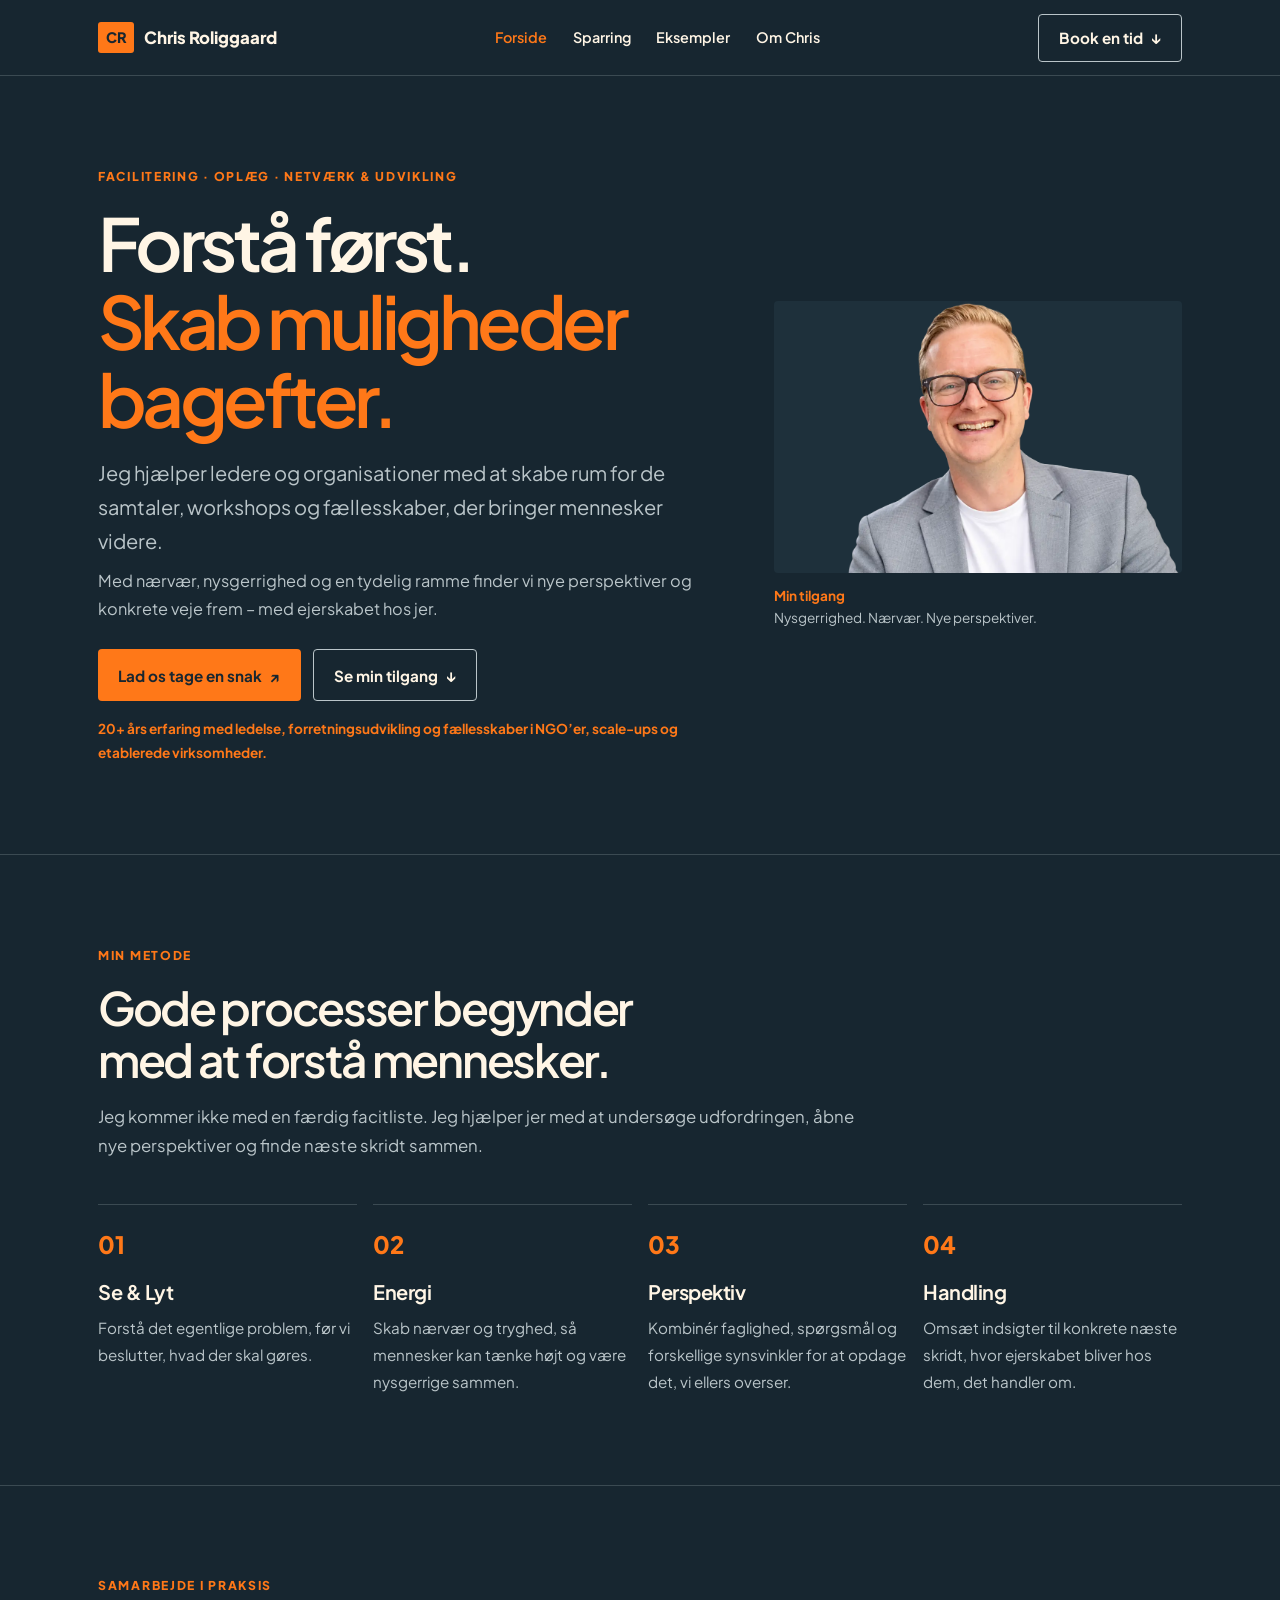
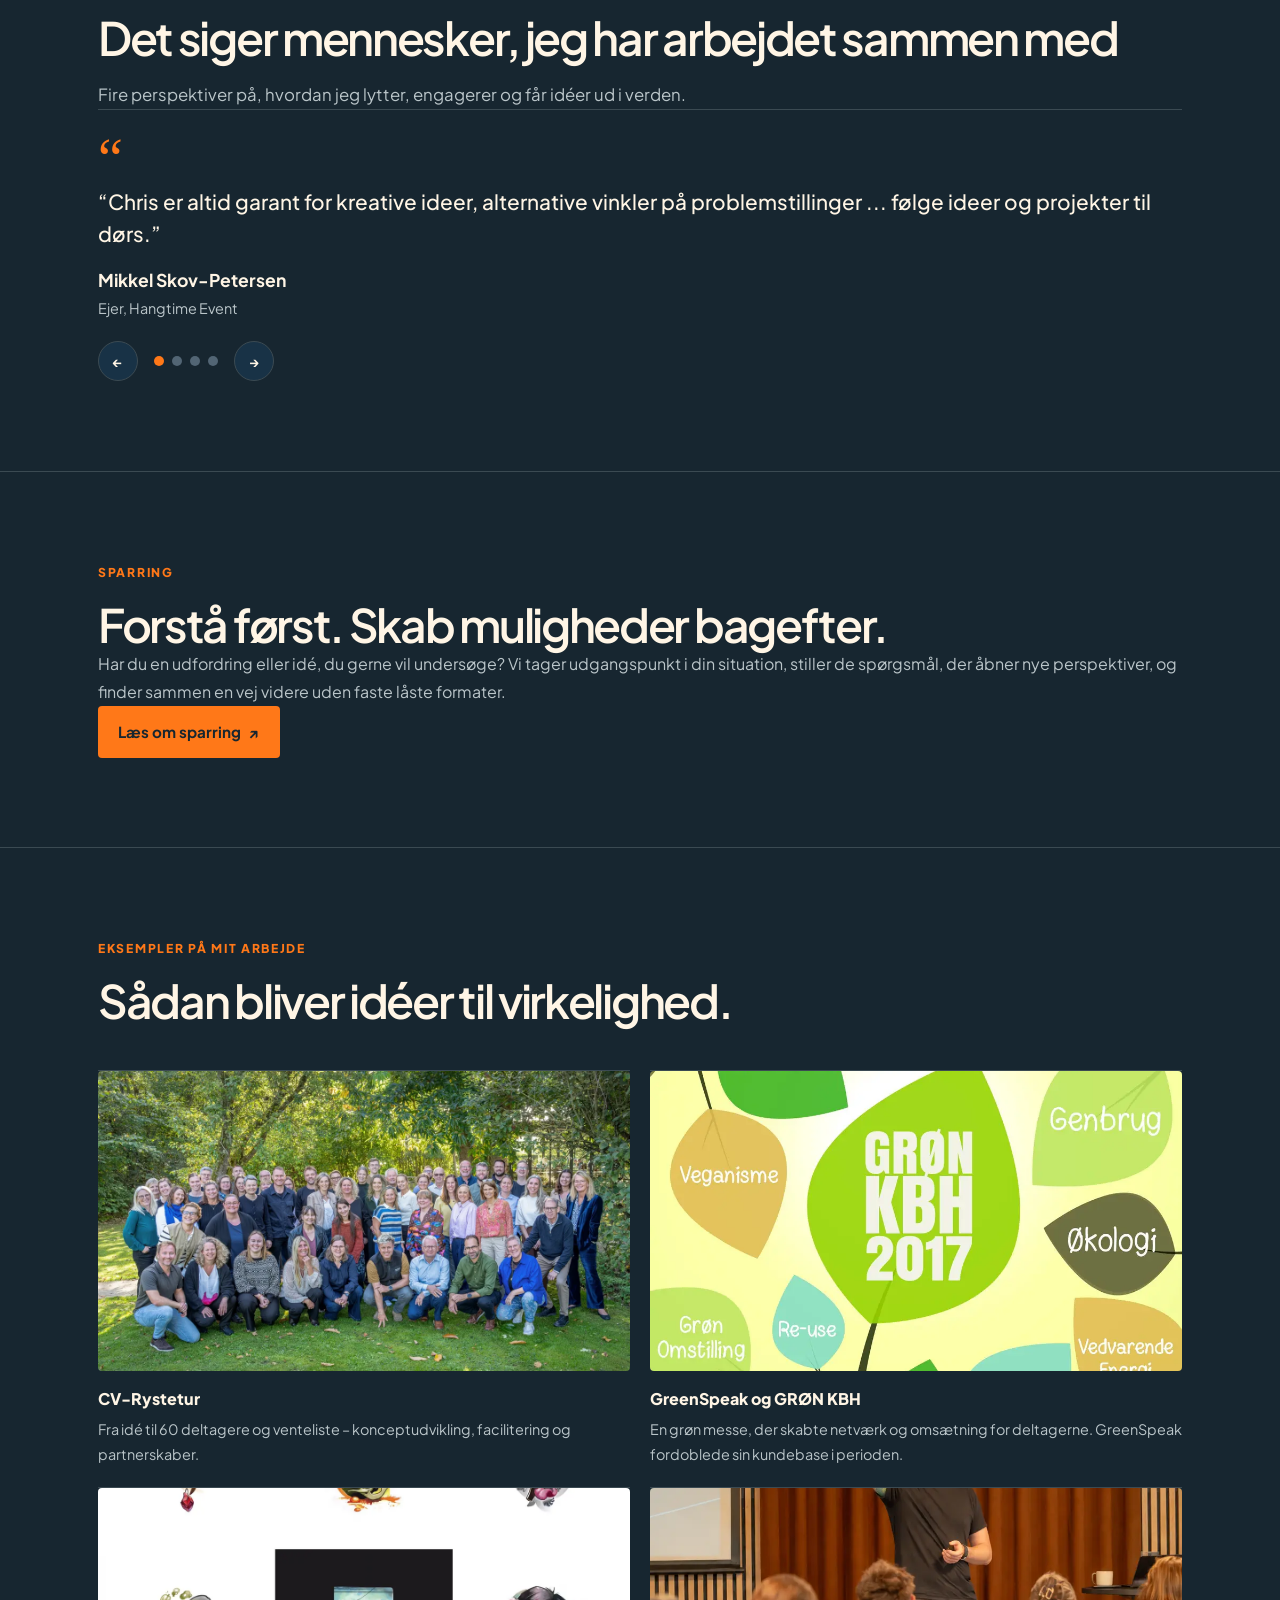
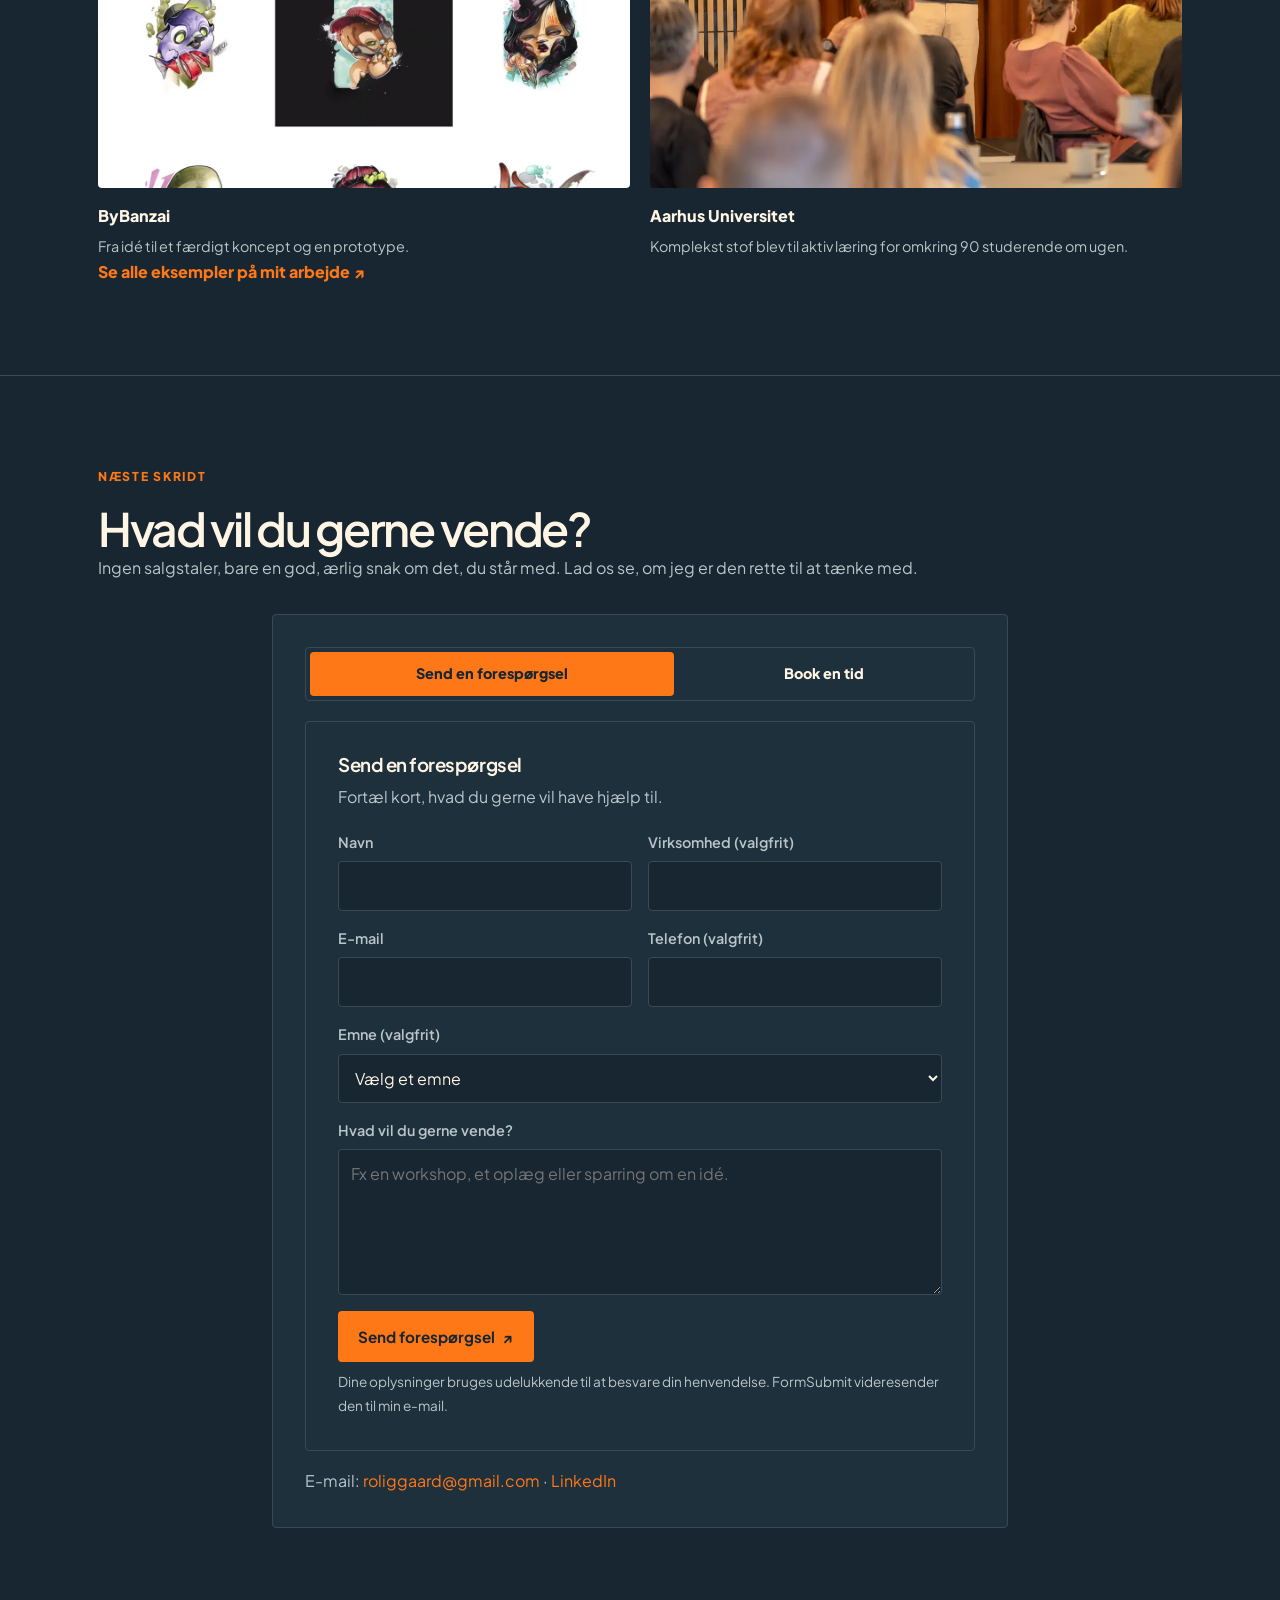
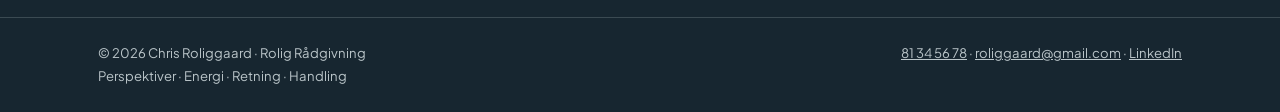
==== commit 64c6f15b: "Udgiv den godkendte testversion af Chris Roliggaards website" ====
--- a/index.html
+++ b/index.html
@@ -3,38 +3,124 @@
 <head>
   <meta charset="UTF-8">
   <meta name="viewport" content="width=device-width, initial-scale=1">
-  <meta name="theme-color" content="#0b1d2b">
-  <meta name="description" content="Chris Roliggaard – Jeg hjælper mennesker og organisationer med at forstå udfordringer, opdage nye perspektiver og finde veje frem.">
-  <title>Chris Roliggaard | Perspektiver, energi, retning og handling</title>
+  <meta name="theme-color" content="#172630">
+  <meta name="description" content="Chris Roliggaard hjælper ledere og organisationer med facilitering, workshops, fællesskaber og udvikling. Forstå først. Skab muligheder bagefter.">
+  <title>Chris Roliggaard | Facilitering, workshops og udvikling</title>
   <link rel="canonical" href="https://roligraadgivning.github.io/">
   <meta property="og:type" content="website">
   <meta property="og:locale" content="da_DK">
   <meta property="og:site_name" content="Chris Roliggaard">
   <meta property="og:url" content="https://roligraadgivning.github.io/">
-  <meta property="og:title" content="Chris Roliggaard | Perspektiver, energi, retning og handling">
-  <meta property="og:description" content="Få nye perspektiver, når du sidder fast. Vi starter med at forstå det væsentlige – ikke med en standardløsning.">
+  <meta property="og:title" content="Chris Roliggaard | Facilitering, workshops og udvikling">
+  <meta property="og:description" content="Facilitering, workshops og udvikling for ledere og organisationer. Vi starter med at forstå det væsentlige – ikke med en standardløsning.">
   <meta property="og:image" content="https://roligraadgivning.github.io/chris-social-share.jpg">
   <meta property="og:image:width" content="1200">
   <meta property="og:image:height" content="627">
   <meta name="twitter:card" content="summary_large_image">
-  <link rel="stylesheet" href="styles.css?v=12.0">
+  <link rel="stylesheet" href="styles.css?v=14.0">
   <link rel="preconnect" href="https://fonts.googleapis.com">
   <link rel="preconnect" href="https://fonts.gstatic.com" crossorigin>
   <link href="https://fonts.googleapis.com/css2?family=Plus+Jakarta+Sans:wght@400;500;600;700;800&display=swap" rel="stylesheet">
+  <script type="application/ld+json">
+    {
+      "@context": "https://schema.org",
+      "@graph": [
+        {
+          "@type": "Person",
+          "@id": "https://roligraadgivning.github.io/#chris-roliggaard",
+          "name": "Chris Roliggaard",
+          "url": "https://roligraadgivning.github.io/",
+          "email": "roliggaard@gmail.com",
+          "telephone": "+4581345678",
+          "sameAs": "https://www.linkedin.com/in/chrisroliggaard/",
+          "worksFor": {
+            "@id": "https://roligraadgivning.github.io/#rolig-raadgivning"
+          }
+        },
+        {
+          "@type": "ProfessionalService",
+          "@id": "https://roligraadgivning.github.io/#rolig-raadgivning",
+          "name": "Rolig Rådgivning",
+          "url": "https://roligraadgivning.github.io/",
+          "email": "roliggaard@gmail.com",
+          "telephone": "+4581345678",
+          "areaServed": {
+            "@type": "Country",
+            "name": "Danmark"
+          },
+          "hasOfferCatalog": {
+            "@type": "OfferCatalog",
+            "name": "Ydelser",
+            "itemListElement": [
+              {
+                "@type": "Offer",
+                "itemOffered": {
+                  "@type": "Service",
+                  "name": "Facilitering",
+                  "provider": {
+                    "@id": "https://roligraadgivning.github.io/#rolig-raadgivning"
+                  }
+                }
+              },
+              {
+                "@type": "Offer",
+                "itemOffered": {
+                  "@type": "Service",
+                  "name": "Oplæg",
+                  "provider": {
+                    "@id": "https://roligraadgivning.github.io/#rolig-raadgivning"
+                  }
+                }
+              },
+              {
+                "@type": "Offer",
+                "itemOffered": {
+                  "@type": "Service",
+                  "name": "Workshops",
+                  "provider": {
+                    "@id": "https://roligraadgivning.github.io/#rolig-raadgivning"
+                  }
+                }
+              },
+              {
+                "@type": "Offer",
+                "itemOffered": {
+                  "@type": "Service",
+                  "name": "Netværksudvikling",
+                  "provider": {
+                    "@id": "https://roligraadgivning.github.io/#rolig-raadgivning"
+                  }
+                }
+              },
+              {
+                "@type": "Offer",
+                "itemOffered": {
+                  "@type": "Service",
+                  "name": "Konceptudvikling",
+                  "provider": {
+                    "@id": "https://roligraadgivning.github.io/#rolig-raadgivning"
+                  }
+                }
+              }
+            ]
+          }
+        }
+      ]
+    }
+  </script>
 </head>
 <body>
   <a class="skip-link" href="#main-content">Gå til indhold</a>
   <header class="site-header">
     <div class="container nav">
       <a class="brand" href="index.html" aria-label="Chris Roliggaard – forsiden"><span class="brand-mark">CR</span>Chris Roliggaard</a>
-      <button class="menu-toggle" type="button" aria-expanded="false" aria-controls="site-nav" aria-label="Åbn menu"><span></span><span></span></button>
       <nav class="nav-links" id="site-nav" aria-label="Hovednavigation">
         <a href="index.html" aria-current="page">Forside</a>
         <a href="sparring.html">Sparring</a>
-        <a href="eksempler.html">Eksempler på mit arbejde</a>
+        <a href="eksempler.html">Eksempler</a>
         <a href="om-chris.html">Om Chris</a>
       </nav>
-      <a class="btn btn-primary nav-cta" href="#booking">Tag en snak <span aria-hidden="true">↓</span></a>
+      <a class="btn btn-outline nav-cta" href="#booking">Book en tid <span aria-hidden="true">↓</span></a>
     </div>
   </header>
 
@@ -42,42 +128,50 @@
     <section class="hero" id="top">
       <div class="container hero-grid">
         <div class="hero-copy-block">
-          <h1>Hej, jeg er Chris</h1>
-          <p class="hero-copy">Jeg er nysgerrig på mennesker og hjælper med at finde veje videre, når man sidder fast. Jeg starter ikke med et færdigt svar – jeg starter med at forstå.</p>
+          <p class="hero-eyebrow">FACILITERING · OPLÆG · NETVÆRK &amp; UDVIKLING</p>
+          <h1>Forstå først. <span class="headline-accent">Skab muligheder bagefter.</span></h1>
+          <p class="hero-copy">Jeg hjælper ledere og organisationer med at skabe rum for de samtaler, workshops og fællesskaber, der bringer mennesker videre.</p>
+          <p class="hero-supporting">Med nærvær, nysgerrighed og en tydelig ramme finder vi nye perspektiver og konkrete veje frem – med ejerskabet hos jer.</p>
           <div class="hero-actions">
-            <a class="btn btn-primary" href="#booking">Book en uformel snak <span aria-hidden="true">↓</span></a>
-            <a class="btn btn-outline" href="#kontaktformular">Skriv direkte <span aria-hidden="true">↓</span></a>
-          </div>
-          <p class="hero-note">Forstå først. Skab muligheder bagefter.</p>
+            <a class="btn btn-primary" href="#booking">Lad os tage en snak <span aria-hidden="true">↗</span></a>
+            <a class="btn btn-outline" href="#sparring-preview">Se min tilgang <span aria-hidden="true">↓</span></a>
+          </div>
+          <p class="hero-note">20+ års erfaring med ledelse, forretningsudvikling og fællesskaber i NGO’er, scale-ups og etablerede virksomheder.</p>
         </div>
         <div class="hero-visual">
-          <div class="hero-photo-frame"><img class="hero-photo" src="chris-hero.webp" alt="Chris Roliggaard" fetchpriority="high" width="600" height="600"></div>
+          <div class="hero-photo-frame"><img class="hero-photo" src="chris-hero.webp" alt="Chris Roliggaard" fetchpriority="high" width="1100" height="733"></div>
           <div class="photo-caption"><span>Min tilgang</span>Nysgerrighed. Nærvær. Nye perspektiver.</div>
         </div>
       </div>
     </section>
 
-    <section class="section value-prop-section">
+    <section class="section value-prop-section" aria-labelledby="method-title">
       <div class="container">
         <div class="section-heading">
-          <div class="section-kicker">Mit fundament</div>
-          <h2>En tilgang bygget på tre ting</h2>
-        </div>
-        <div class="value-grid">
+          <div class="section-kicker">Min metode</div>
+          <h2 id="method-title">Gode processer begynder med at forstå mennesker.</h2>
+          <p class="section-intro">Jeg kommer ikke med en færdig facitliste. Jeg hjælper jer med at undersøge udfordringen, åbne nye perspektiver og finde næste skridt sammen.</p>
+        </div>
+        <div class="value-grid method-grid">
           <div class="value-card">
             <div class="value-icon">01</div>
-            <h3>Energi & Personlighed</h3>
-            <p>Min energi og åbenhed skaber rummet og lysten til at mødes og tænke højt sammen om det, der sværger.</p>
+            <h3>Se &amp; Lyt</h3>
+            <p>Forstå det egentlige problem, før vi beslutter, hvad der skal gøres.</p>
           </div>
           <div class="value-card">
             <div class="value-icon">02</div>
-            <h3>Nysgerrighed & Forståelse</h3>
-            <p>Ved at lytte oprigtigt og stille de rigtige spørgsmål forstår jeg situationen i dybden. Det skaber tilliden.</p>
+            <h3>Energi</h3>
+            <p>Skab nærvær og tryghed, så mennesker kan tænke højt og være nysgerrige sammen.</p>
           </div>
           <div class="value-card">
             <div class="value-icon">03</div>
-            <h3>Nye Perspektiver & Handlemuligheder</h3>
-            <p>Værdien i vores samtale er at få øje på nye veje og løsninger, du ikke selv havde set fra starten.</p>
+            <h3>Perspektiv</h3>
+            <p>Kombinér faglighed, spørgsmål og forskellige synsvinkler for at opdage det, vi ellers overser.</p>
+          </div>
+          <div class="value-card">
+            <div class="value-icon">04</div>
+            <h3>Handling</h3>
+            <p>Omsæt indsigter til konkrete næste skridt, hvor ejerskabet bliver hos dem, det handler om.</p>
           </div>
         </div>
       </div>
@@ -136,10 +230,10 @@
       <div class="container">
         <div class="section-heading"><div class="section-kicker">Eksempler på mit arbejde</div><h2 id="examples-title">Sådan bliver idéer til virkelighed.</h2></div>
         <div class="home-example-grid">
-          <a class="home-example-card" href="eksempler.html#cv-rystetur"><img src="cv-rystetur-faellesskab.webp" alt="Deltagerne i CV-Rystetur samlet udendørs" loading="lazy" width="600" height="400"><span>CV-Rystetur</span></a>
-          <a class="home-example-card" href="eksempler.html#greenspeak"><img src="gron-kbh-2017.webp" alt="GRØN KBH 2017 event" loading="lazy" width="600" height="400"><span>GreenSpeak og GRØN KBH</span></a>
-          <a class="home-example-card" href="eksempler.html#bybanzai"><img src="bybanzai-koncept.webp" alt="ByBanzai-konceptet" loading="lazy" width="600" height="400"><span>ByBanzai</span></a>
-          <a class="home-example-card" href="eksempler.html#aarhus-universitet"><img src="aarhus-undervisning.webp" alt="Aarhus Universitet undervisning" loading="lazy" width="600" height="400"><span>Aarhus Universitet</span></a>
+          <a class="home-example-card" href="eksempler.html#cv-rystetur"><img src="cv-rystetur-faellesskab.webp" alt="Deltagerne i CV-Rystetur samlet udendørs" loading="lazy" width="600" height="400"><span>CV-Rystetur</span><p class="home-example-description">Fra idé til 60 deltagere og venteliste – konceptudvikling, facilitering og partnerskaber.</p></a>
+          <a class="home-example-card" href="eksempler.html#greenspeak"><img src="gron-kbh-2017.webp" alt="GRØN KBH 2017 event" loading="lazy" width="600" height="400"><span>GreenSpeak og GRØN KBH</span><p class="home-example-description">En grøn messe, der skabte netværk og omsætning for deltagerne. GreenSpeak fordoblede sin kundebase i perioden.</p></a>
+          <a class="home-example-card" href="eksempler.html#bybanzai"><img src="bybanzai-koncept.webp" alt="ByBanzai-konceptet" loading="lazy" width="600" height="400"><span>ByBanzai</span><p class="home-example-description">Fra idé til et færdigt koncept og en prototype.</p></a>
+          <a class="home-example-card" href="eksempler.html#aarhus-universitet"><img src="aarhus-undervisning.webp" alt="Aarhus Universitet undervisning" loading="lazy" width="600" height="400"><span>Aarhus Universitet</span><p class="home-example-description">Komplekst stof blev til aktiv læring for omkring 90 studerende om ugen.</p></a>
         </div>
         <a class="text-link home-examples-link" href="eksempler.html">Se alle eksempler på mit arbejde <span aria-hidden="true">↗</span></a>
       </div>
@@ -153,22 +247,49 @@
           <p>Ingen salgstaler, bare en god, ærlig snak om det, du står med. Lad os se, om jeg er den rette til at tænke med.</p>
         </div>
 
-        <div class="booking-widget" id="booking-calendar">
-          <div class="booking-widget-heading">
-            <h2>Lad os finde et tidspunkt</h2>
-            <p>30 minutter på Google Meet. Helt uforpligtende.</p>
-          </div>
-          <div class="booking-panel">
-            <div class="booking-frame-window"><iframe src="https://calendar.google.com/calendar/appointments/schedules/AcZssZ35mEbGiesAEXLH7DN4RPwk8IxYnJVUGaKLK5U5f87mrVrdr9maRscMo-LD0ivQM_WXs5zu7FGB?gv=true" title="Vælg en ledig tid til en samtale med Chris Roliggaard" width="100%" height="650" frameborder="0" loading="lazy"></iframe></div>
-          </div>
-          <div class="form-container" id="kontaktformular" style="margin-top:2rem;">
-            <h3>Send en besked direkte</h3>
-            <form class="contact-form" action="mailto:roliggaard@gmail.com" method="post" enctype="text/plain">
-              <div class="contact-form-grid"><label>Dit navn<input type="text" name="name" required></label><label>Din e-mail<input type="email" name="email" required></label></div>
-              <label>Hvad vil du gerne vende?<textarea name="message" rows="4" required></textarea></label>
-              <button class="btn btn-primary" type="submit">Send besked <span aria-hidden="true">↗</span></button>
+        <div class="booking-widget contact-choices">
+          <nav class="contact-switch" aria-label="Kontaktmuligheder">
+            <a href="#kontaktformular">Send en forespørgsel</a>
+            <a href="#booking-calendar">Book en tid</a>
+          </nav>
+
+          <div class="contact-panel" id="kontaktformular">
+            <h3>Send en forespørgsel</h3>
+            <p>Fortæl kort, hvad du gerne vil have hjælp til.</p>
+            <form class="contact-form" action="https://formsubmit.co/roliggaard@gmail.com" method="post" aria-describedby="kontakt-privatliv">
+              <input type="hidden" name="_subject" value="Ny forespørgsel via Rolig Rådgivning">
+              <input type="hidden" name="_template" value="table">
+              <input type="text" name="_honey" tabindex="-1" autocomplete="off" hidden>
+              <div class="contact-form-grid">
+                <label>Navn<input type="text" name="name" autocomplete="name" maxlength="120" required></label>
+                <label>Virksomhed (valgfrit)<input type="text" name="company" autocomplete="organization" maxlength="160"></label>
+                <label>E-mail<input type="email" name="email" autocomplete="email" maxlength="254" required></label>
+                <label>Telefon (valgfrit)<input type="tel" name="phone" autocomplete="tel" maxlength="40"></label>
+              </div>
+              <label>Emne (valgfrit)
+                <select name="topic">
+                  <option value="">Vælg et emne</option>
+                  <option>Facilitering &amp; Workshop</option>
+                  <option>Oplæg &amp; Formidling</option>
+                  <option>Netværk &amp; Konceptudvikling</option>
+                  <option>Sparring / Samarbejde</option>
+                </select>
+              </label>
+              <label>Hvad vil du gerne vende?
+                <textarea name="message" rows="5" maxlength="3000" required placeholder="Fx en workshop, et oplæg eller sparring om en idé."></textarea>
+              </label>
+              <button class="btn btn-primary" type="submit">Send forespørgsel <span aria-hidden="true">↗</span></button>
+              <p class="contact-form-note" id="kontakt-privatliv">Dine oplysninger bruges udelukkende til at besvare din henvendelse. FormSubmit videresender den til min e-mail.</p>
+              <p class="contact-form-note" role="status"></p>
             </form>
           </div>
+
+          <div class="contact-panel contact-calendar" id="booking-calendar">
+            <h3>En samtale på 30 minutter</h3>
+            <p>Vælg en tid, der passer dig. Vi mødes på Google Meet og taler om det, du står med.</p>
+            <a class="btn btn-primary" href="https://calendar.google.com/calendar/appointments/schedules/AcZssZ35mEbGiesAEXLH7DN4RPwk8IxYnJVUGaKLK5U5f87mrVrdr9maRscMo-LD0ivQM_WXs5zu7FGB" target="_blank" rel="noopener noreferrer">Åbn min kalender <span aria-hidden="true">↗</span></a>
+            <p class="contact-form-note">Kalenderen åbner i en ny fane hos Google.</p>
+          </div>
           <p class="contact-detail">E-mail: <a href="mailto:roliggaard@gmail.com">roliggaard@gmail.com</a> · <a href="https://www.linkedin.com/in/chrisroliggaard/" target="_blank" rel="noopener noreferrer">LinkedIn</a></p>
         </div>
       </div>
@@ -176,8 +297,16 @@
   </main>
 
   <footer class="site-footer">
-    <div class="container footer-inner"><p>© 2026 Chris Roliggaard</p><p>Perspektiver · Energi · Retning · Handling</p></div>
+    <div class="container footer-inner">
+      <div>
+        <p>© 2026 Chris Roliggaard · Rolig Rådgivning</p>
+        <p>Perspektiver · Energi · Retning · Handling</p>
+      </div>
+      <div>
+        <p><a href="tel:+4581345678">81 34 56 78</a> · <a href="mailto:roliggaard@gmail.com">roliggaard@gmail.com</a> · <a href="https://www.linkedin.com/in/chrisroliggaard/">LinkedIn</a></p>
+      </div>
+    </div>
   </footer>
-  <script src="script.js"></script>
+  <script src="script.js?v=13.3"></script>
 </body>
 </html>
--- a/styles.css
+++ b/styles.css
@@ -403,7 +403,7 @@
   font-size: 0.9rem;
 }
 
-.contact-form input, .contact-form textarea {
+.contact-form input, .contact-form select, .contact-form textarea {
   padding: 0.75rem;
   border: 1px solid var(--border-color);
   border-radius: 8px;
@@ -511,7 +511,7 @@
   color: #d7e0e6;
   font-size: .9rem;
 }
-.nav-links a:hover, .nav-links a[aria-current="page"] { color: #ff8058; }
+.nav-links a:hover, .nav-links a[aria-current="page"] { color: var(--orange); }
 .menu-toggle span { background: var(--warm-white); }
 
 /* Buttons: one recognizable treatment across the site */
@@ -526,8 +526,8 @@
   border: 1px solid transparent;
   text-align: center;
 }
-.btn-primary { background: var(--orange); color: #fff; }
-.btn-primary:hover { background: var(--orange-hover); color: #fff; transform: translateY(-1px); }
+.btn-primary { background: var(--orange); color: var(--navy); }
+.btn-primary:hover { background: var(--orange-hover); color: var(--navy); transform: translateY(-1px); }
 .btn-outline {
   background: transparent;
   color: var(--warm-white);
@@ -583,7 +583,7 @@
 .hero-benefits strong { color: var(--warm-white); }
 .hero-actions { gap: .75rem; margin-bottom: 1rem; }
 .hero-note {
-  color: #ff8058;
+  color: var(--orange);
   font-size: .85rem;
   font-weight: 700;
   letter-spacing: .035em;
@@ -595,7 +595,7 @@
   box-shadow: 12px 12px 0 rgba(244,81,30,.18);
 }
 .photo-caption { color: var(--muted-copy); }
-.photo-caption span { color: #ff8058; }
+.photo-caption span { color: var(--orange); }
 
 /* Shared section rhythm: compact and consistent */
 .section { padding: clamp(2.8rem, 5vw, 4.25rem) 0; }
@@ -611,7 +611,7 @@
   letter-spacing: -.04em;
 }
 .section-kicker, .eyebrow {
-  color: #ff8058;
+  color: var(--orange);
   font-size: .78rem;
   font-weight: 800;
   text-transform: uppercase;
@@ -630,7 +630,7 @@
   overflow: hidden;
 }
 .value-card { padding: 1.5rem; }
-.value-icon, .case-meta { color: #ff8058; }
+.value-icon, .case-meta { color: var(--orange); }
 .value-card h3, .case-card h2, .case-card h3 { color: var(--warm-white); }
 .value-card p, .case-card p { color: var(--body-copy); }
 .highlight-box {
@@ -685,14 +685,20 @@
   color: var(--warm-white);
   font-weight: 800;
 }
+.home-example-card > span { padding-bottom: .35rem; }
+.home-example-description {
+  margin: 0;
+  padding: 0 1.15rem 1.15rem;
+  font-size: .9rem;
+}
 .home-example-card:hover, .case-card:hover, .value-card:hover {
   border-color: #536b7a;
 }
-.home-examples-link, .text-link { color: #ff8058; font-weight: 800; }
-.home-examples-link:hover, .text-link:hover { color: #ffb199; }
+.home-examples-link, .text-link { color: var(--orange); font-weight: 800; }
+.home-examples-link:hover, .text-link:hover { color: var(--orange-hover); }
 .case-card { padding: clamp(1.25rem, 2.5vw, 1.8rem); }
 .case-card-image { width: 100%; border-radius: 4px; margin-bottom: 1.1rem; }
-.case-label { color: #ff8058; font-size: .85rem; margin-top: 1rem; }
+.case-label { color: var(--orange); font-size: .85rem; margin-top: 1rem; }
 .case-feature {
   display: grid;
   grid-template-columns: minmax(0, 1fr) minmax(300px, .9fr);
@@ -743,18 +749,21 @@
 }
 .booking-widget h2, .booking-widget h3 { color: var(--warm-white); }
 .booking-widget p, .booking-widget label, .contact-detail { color: var(--body-copy); }
-.booking-widget a:not(.btn) { color: #ff8058; }
-.contact-form input, .contact-form textarea {
-  background: #0b1d2b;
+.booking-widget a:not(.btn) { color: var(--orange); }
+.contact-form input, .contact-form select, .contact-form textarea {
+  background: var(--navy);
   color: var(--warm-white);
   border: 1px solid var(--navy-border);
   border-radius: 4px;
   font: 400 1rem/1.5 var(--font-family);
 }
-.contact-form input:focus, .contact-form textarea:focus {
+.contact-form input:focus, .contact-form select:focus, .contact-form textarea:focus {
   outline: 2px solid var(--orange);
   outline-offset: 1px;
 }
+.contact-form select { margin-bottom: 1rem; }
+.contact-form-note { margin: .5rem 0 0; font-size: .85rem; }
+.contact-form-note:empty { margin: 0; }
 .site-footer {
   background: #06131d;
   color: #d7e0e6;
@@ -762,10 +771,9 @@
   font-size: .82rem;
 }
 .footer-inner { gap: 1rem; }
-.footer-inner p { color: #d7e0e6; }
-
-/* Navigation CTA hidden so the homepage has one primary action */
-.nav-cta { display: none !important; }
+.footer-inner p { color: var(--body-copy); }
+.footer-inner a { color: inherit; text-decoration: underline; }
+
 
 /* Mobile: retain same type, contrast and spacing */
 @media (max-width: 900px) {
@@ -799,3 +807,313 @@
   .case-action-buttons { align-items: flex-start; flex-direction: column; }
   .footer-inner { flex-direction: column; }
 }
+
+
+/* V13 — brand refinement and homepage hierarchy */
+:root {
+  --navy: #172630;
+  --navy-raised: #1e303b;
+  --navy-border: #3b4a52;
+  --orange: #ff7818;
+  --orange-hover: #ff9b51;
+  --warm-white: #fff5e5;
+  --body-copy: #bac5c9;
+  --muted-copy: var(--body-copy);
+}
+body { background: var(--navy); color: var(--warm-white); }
+.site-header { background: var(--navy); border-bottom: 1px solid var(--navy-border); }
+.nav-links { background: var(--navy-raised); }
+.nav-links a { color: var(--warm-white); }
+.nav-links a:hover, .nav-links a[aria-current="page"] { color: var(--orange); }
+.brand { color: var(--warm-white); }
+.hero { padding: clamp(3.5rem, 8vw, 6.5rem) 0 4.5rem; }
+.hero-grid { gap: clamp(2rem, 5vw, 5rem); }
+.hero h1 { max-width: 13ch; font-size: clamp(2.65rem, 5vw, 4.65rem); letter-spacing: -.045em; line-height: 1.04; }
+.hero-eyebrow { color: var(--orange); font-size: .78rem; font-weight: 800; letter-spacing: .12em; margin-bottom: 1rem; }
+.hero-copy { max-width: 42rem; font-size: clamp(1.15rem, 2vw, 1.4rem); color: #e2e8f0; }
+.hero-supporting { max-width: 40rem; color: var(--muted-copy); font-size: 1.02rem; margin-top: -1rem; margin-bottom: 1.6rem; }
+.hero-note { text-transform: none; letter-spacing: 0; color: var(--orange); }
+.hero-photo-frame { background: var(--navy-raised); border: 1px solid var(--navy-border); border-radius: 1.25rem; }
+.hero-photo { width: 100%; height: auto; aspect-ratio: 3 / 2; object-fit: cover; object-position: center 35%; }
+.photo-caption { color: var(--muted-copy); }
+.value-prop-section { background: var(--navy); }
+.section-heading { max-width: 760px; }
+.section-heading h2, .testimonials h2 { letter-spacing: -.025em; }
+.section-intro { margin-top: 1rem; max-width: 48rem; color: var(--muted-copy); font-size: 1.05rem; }
+.method-grid { grid-template-columns: repeat(4, minmax(0, 1fr)); gap: 1rem; }
+.value-card, .testimonial-card { background: var(--navy-raised); color: var(--warm-white); border: 1px solid var(--navy-border); border-radius: 1rem; }
+.value-card { padding: 1.5rem; }
+.value-card p, .testimonial-slide figcaption span { color: var(--muted-copy); }
+.testimonials { background: var(--navy); }
+.testimonial-slide blockquote { color: var(--warm-white); }
+
+input, textarea, select { background: var(--navy); color: var(--warm-white); border-color: var(--navy-border); }
+:focus-visible { outline: 3px solid var(--orange); outline-offset: 3px; }
+@media (max-width: 900px) {
+  .hero-grid { grid-template-columns: 1fr; }
+  .hero h1 { max-width: 15ch; }
+  .hero-visual { max-width: 640px; width: 100%; }
+  .method-grid { grid-template-columns: repeat(2, minmax(0, 1fr)); }
+  .nav-links { background: var(--navy-raised); }
+}
+@media (max-width: 560px) {
+  .hero { padding-top: 3rem; }
+  .hero-actions { flex-direction: column; align-items: stretch; }
+  .hero-actions .btn { width: 100%; justify-content: center; }
+  .method-grid { grid-template-columns: 1fr; }
+  .value-card, .testimonial-card { padding: 1.25rem; }
+}
+
+/* Contact choices */
+.contact-choices {
+  max-width: 46rem;
+  margin-inline: auto;
+}
+
+.contact-switch {
+  display: grid;
+  grid-template-columns: 1.25fr 1fr;
+  gap: .25rem;
+  padding: .25rem;
+  border: 1px solid var(--navy-border);
+  border-radius: 2rem;
+  margin-bottom: 1.25rem;
+}
+
+.contact-switch a:not(.btn) {
+  display: grid;
+  place-items: center;
+  min-height: 44px;
+  padding: .5rem .65rem;
+  text-align: center;
+  color: var(--warm-white);
+  border-radius: 2rem;
+  font-size: .9rem;
+  font-weight: 800;
+}
+
+.contact-switch a[aria-current="true"]:not(.btn) {
+  background: var(--orange);
+  color: var(--navy);
+}
+
+.contact-panel {
+  padding: clamp(1rem, 4vw, 2rem);
+  border: 1px solid var(--navy-border);
+  border-radius: 4px 16px 4px 16px;
+  scroll-margin-top: 6rem;
+}
+
+.contact-panel[hidden],
+.contact-form [hidden] {
+  display: none;
+}
+
+.contact-panel:not([hidden]) + .contact-panel:not([hidden]) {
+  margin-top: 1rem;
+}
+
+.contact-panel h3 + p {
+  margin: .45rem 0 1.25rem;
+}
+
+.contact-form-grid > label {
+  min-width: 0;
+}
+
+.contact-form input, .contact-form select, .contact-form textarea {
+  min-width: 0;
+}
+
+.contact-form textarea {
+  resize: vertical;
+}
+
+.contact-form button {
+  margin-top: 1rem;
+}
+
+.contact-form button:disabled {
+  opacity: .7;
+  cursor: wait;
+}
+
+.contact-calendar {
+  text-align: center;
+}
+
+.contact-choices .contact-detail {
+  margin-top: 1rem;
+}
+
+@media (max-width: 600px) {
+  .contact-form-grid {
+    grid-template-columns: 1fr;
+  }
+}
+
+/* Shared typography, navigation and editorial layouts */
+:root {
+  color-scheme: dark;
+  --section-space: clamp(3.5rem, 7vw, 6.5rem);
+  --content-gutter: clamp(1.25rem, 4vw, 3rem);
+  --reading-width: 68ch;
+  --title-size: clamp(2.55rem, 5.7vw, 4.65rem);
+  --section-title-size: clamp(1.85rem, 3.6vw, 3.05rem);
+}
+
+.container { padding-inline: var(--content-gutter); }
+.site-header { backdrop-filter: none; }
+.nav { gap: 1rem; }
+.nav-links { background: transparent; }
+.brand-mark, .skip-link { color: var(--navy); }
+.nav-cta { white-space: nowrap; }
+
+.btn { min-height: 48px; }
+.btn-primary { padding: .95rem 1.2rem; }
+.btn-outline { border-color: var(--body-copy); }
+
+.hero, .page-hero, .section { padding-block: var(--section-space); }
+.hero::after { content: none; }
+.hero h1, .page-hero h1 {
+  max-width: 20ch;
+  font-size: var(--title-size);
+  font-weight: 600;
+  line-height: 1.07;
+  letter-spacing: -.062em;
+  text-wrap: balance;
+  margin: 0 0 1.15rem;
+}
+.headline-accent { color: var(--orange); }
+main > section h2, .section-heading h2, .testimonials-heading h2, .home-about h2 {
+  font-size: var(--section-title-size);
+  font-weight: 600;
+  letter-spacing: -.05em;
+  line-height: 1.14;
+  text-wrap: balance;
+}
+main > section h3 { font-weight: 650; }
+.hero-eyebrow, .eyebrow, .section-kicker, .case-meta, .case-card .case-label {
+  margin-bottom: 1rem;
+  color: var(--orange);
+  font-size: .76rem;
+  font-weight: 800;
+  letter-spacing: .14em;
+  text-transform: uppercase;
+}
+.hero-copy, .page-hero .hero-copy {
+  max-width: 58ch;
+  color: var(--body-copy);
+  font-size: clamp(1.02rem, 1.6vw, 1.25rem);
+  line-height: 1.72;
+}
+.hero-supporting { color: var(--body-copy); }
+p, main > section li { line-height: 1.75; }
+
+main > .section, .site-footer {
+  border-top: 1px solid var(--navy-border);
+  background: var(--navy);
+}
+.section-heading { margin-bottom: clamp(1.5rem, 4vw, 2.75rem); }
+.hero-photo-frame, .case-presentation img, .case-card-image, .profile-portrait {
+  border: 0;
+  border-radius: 4px;
+  box-shadow: none;
+}
+.value-card, .testimonial-card, .home-example-card {
+  border: 0;
+  border-top: 1px solid var(--navy-border);
+  border-radius: 0;
+  background: transparent;
+}
+.value-card, .testimonial-card { padding: 1.2rem 0 0; }
+.home-example-card > img { border-radius: 4px; }
+.home-example-card > span { padding: .95rem 0 .3rem; }
+.home-example-description { padding: 0; }
+
+.container.content-narrow { max-width: calc(var(--reading-width) + 2 * var(--content-gutter)); }
+.content-narrow > p { margin-top: 1rem; }
+.content-narrow > h2:not(:first-child) { margin-top: 2.75rem; }
+.content-narrow > .section-kicker + h2 { margin-top: 0; }
+.highlight-box {
+  margin-block: 2rem;
+  padding: 1.35rem 0;
+  border: solid var(--navy-border);
+  border-width: 1px 0;
+  border-radius: 0;
+  background: transparent;
+}
+.highlight-box h3 { color: var(--orange); }
+.highlight-box ul { padding-inline-start: 1.25rem; }
+.prose-actions { margin-top: 2rem; }
+
+.case-grid { display: grid; grid-template-columns: 1fr; gap: 0; }
+.case-grid .case-card {
+  display: grid;
+  grid-template-columns: minmax(0, .84fr) minmax(0, 1.16fr);
+  gap: clamp(1.35rem, 5vw, 4rem);
+  align-items: start;
+  padding: clamp(2rem, 5vw, 4rem) 0;
+  background: transparent;
+  border: 0;
+  border-top: 1px solid var(--navy-border);
+  border-radius: 0;
+  overflow: visible;
+}
+.case-grid .case-card:first-child { padding-top: 0; border-top: 0; }
+.case-grid .case-card:last-child { padding-bottom: 0; }
+.case-card-image { width: 100%; aspect-ratio: 4 / 3; object-fit: cover; margin: 0; }
+.case-story { max-width: var(--reading-width); }
+.case-story h2 { font-size: clamp(1.6rem, 3vw, 2.35rem); }
+.case-card .case-label { margin: 1.3rem 0 .35rem; }
+
+.profile-hero {
+  display: grid;
+  grid-template-columns: minmax(0, 1.1fr) minmax(0, .9fr);
+  align-items: center;
+  gap: clamp(1.5rem, 5vw, 4rem);
+}
+.profile-portrait { width: 100%; aspect-ratio: 3 / 2; object-fit: cover; }
+.booking-widget { border-radius: 4px; background: var(--navy-raised); }
+.contact-panel { border-radius: 4px; }
+.contact-switch, .contact-switch a:not(.btn) { border-radius: 4px; }
+.footer-inner { flex-wrap: wrap; }
+.footer-inner a { overflow-wrap: anywhere; }
+
+@media (max-width: 900px) {
+  .site-header { position: relative; padding: 1rem 0 .35rem; }
+  .nav { display: grid; grid-template-columns: minmax(0, 1fr) auto; }
+  .nav-links, .nav-links.active {
+    display: grid;
+    grid-template-columns: repeat(4, minmax(0, 1fr));
+    grid-column: 1 / -1;
+    grid-row: 2;
+    position: static;
+    padding: 0;
+    gap: .35rem;
+    border-bottom: 0;
+  }
+  .nav-links a {
+    display: grid;
+    place-items: center;
+    min-height: 44px;
+    padding: .45rem .1rem;
+    border-top: 1px solid var(--navy-border);
+    font-size: .79rem;
+    text-align: center;
+  }
+  .nav-cta { grid-column: 2; grid-row: 1; padding: .5rem .65rem; font-size: .78rem; }
+  .hero-visual { max-width: none; grid-row: 1; }
+  .profile-hero, .case-grid .case-card { grid-template-columns: 1fr; }
+  .case-presentation { grid-row: 1; }
+}
+
+@media (max-width: 380px) {
+  .brand { font-size: .85rem; gap: .35rem; }
+  .brand-mark { padding: .2rem .35rem; }
+  .nav { column-gap: .5rem; }
+}
+
+@media (prefers-reduced-motion: reduce) {
+  html { scroll-behavior: auto; }
+}
